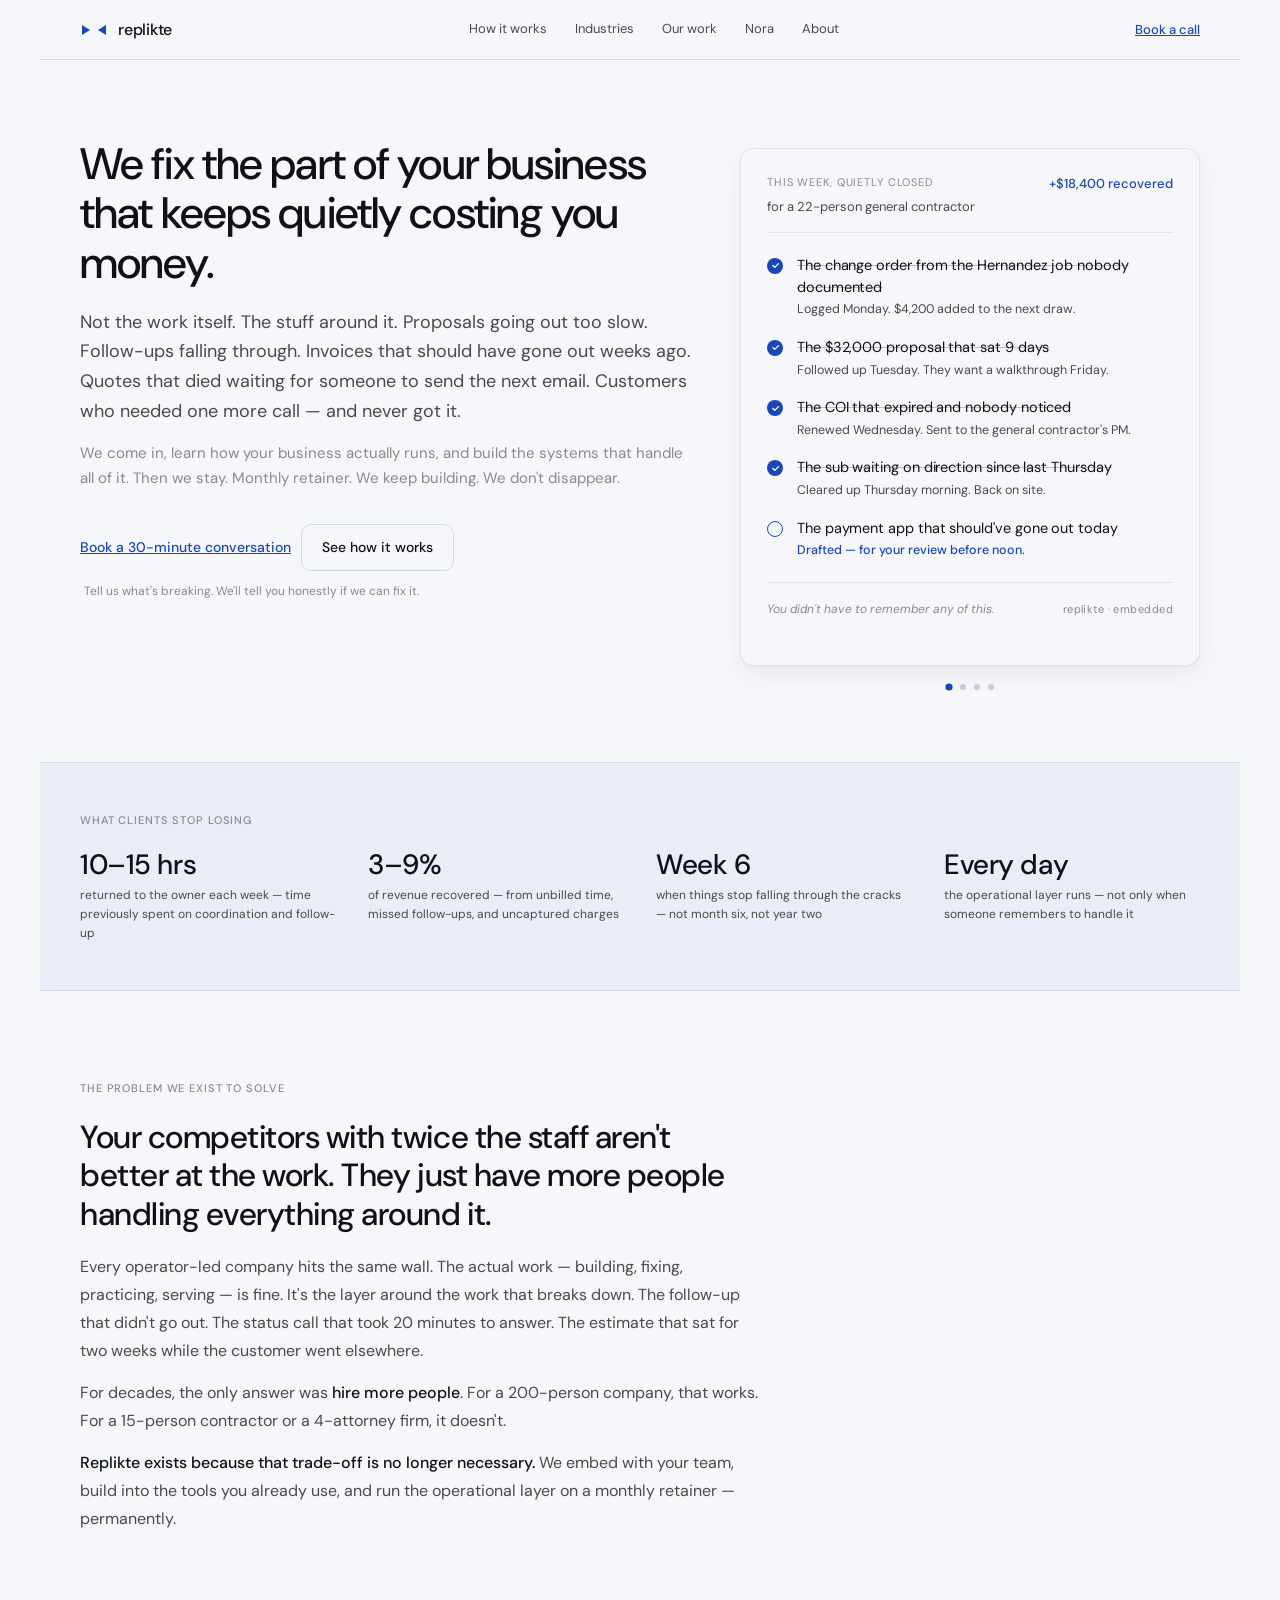
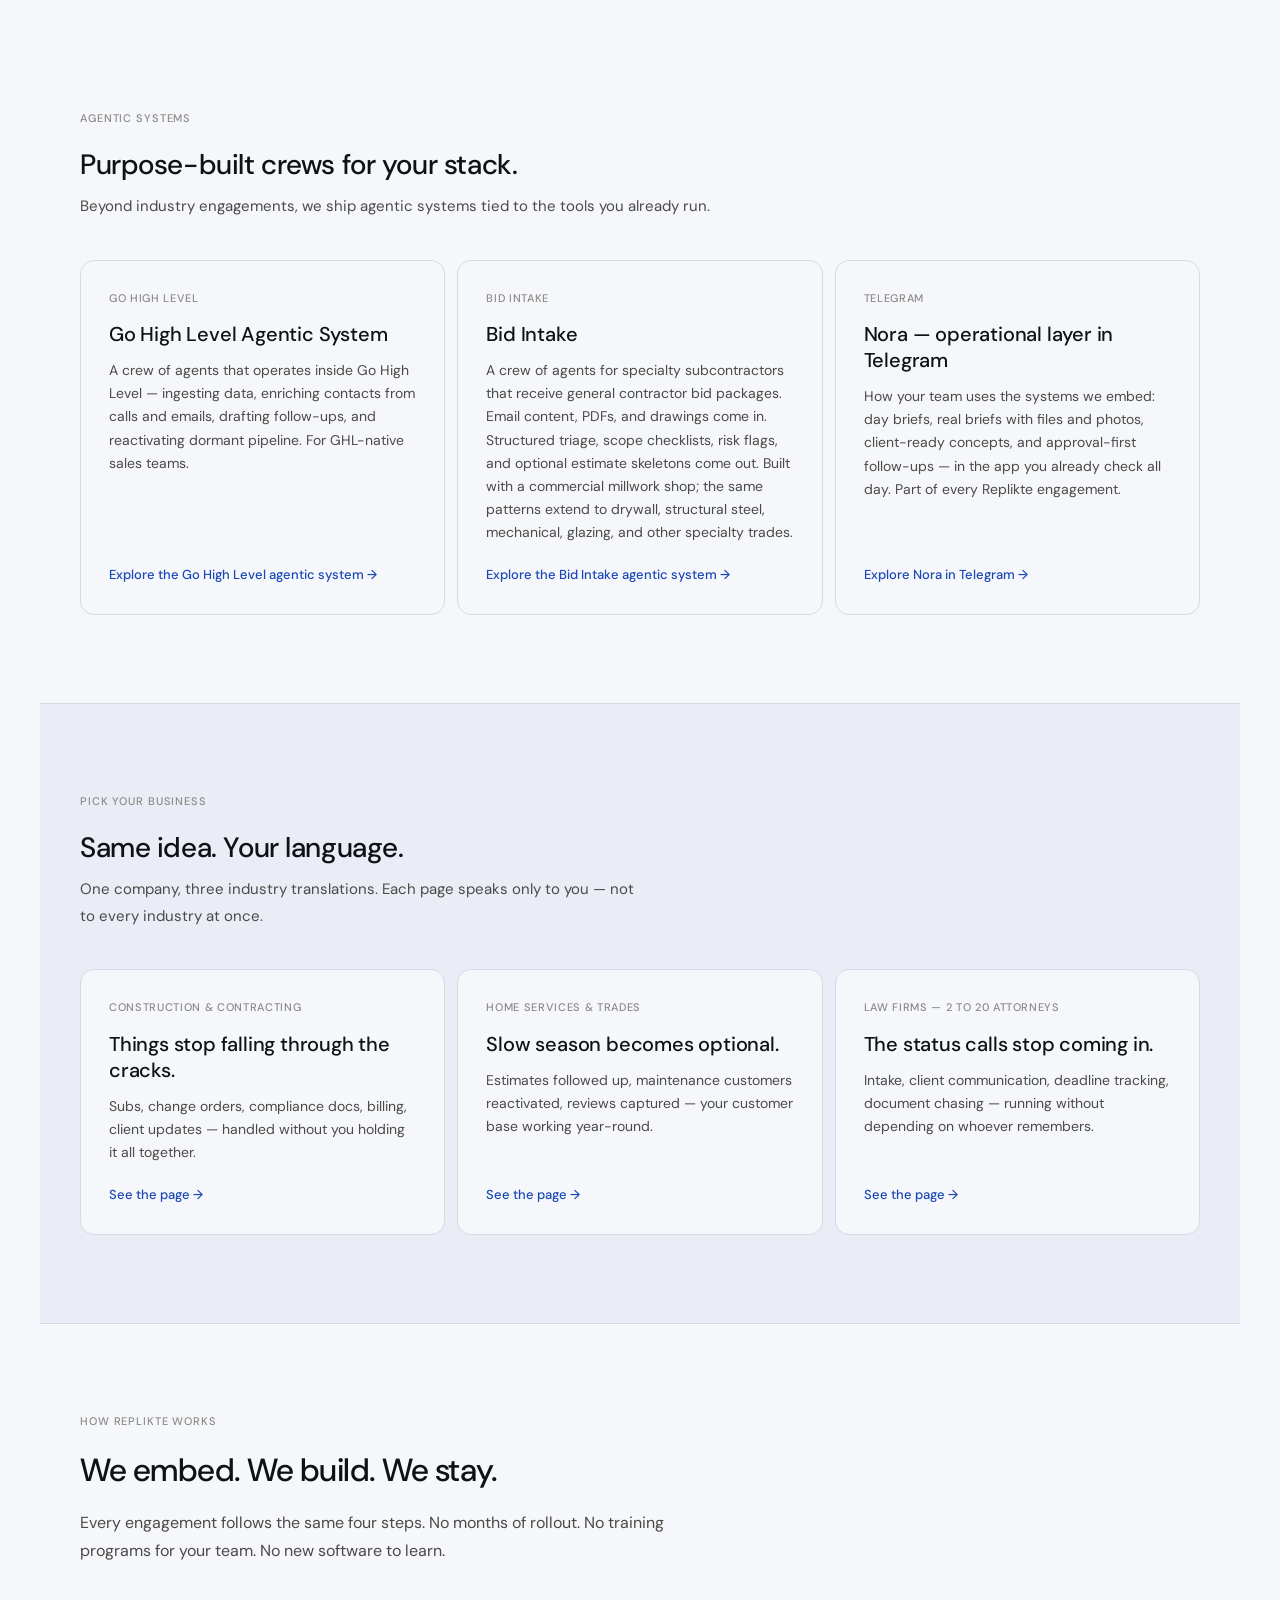
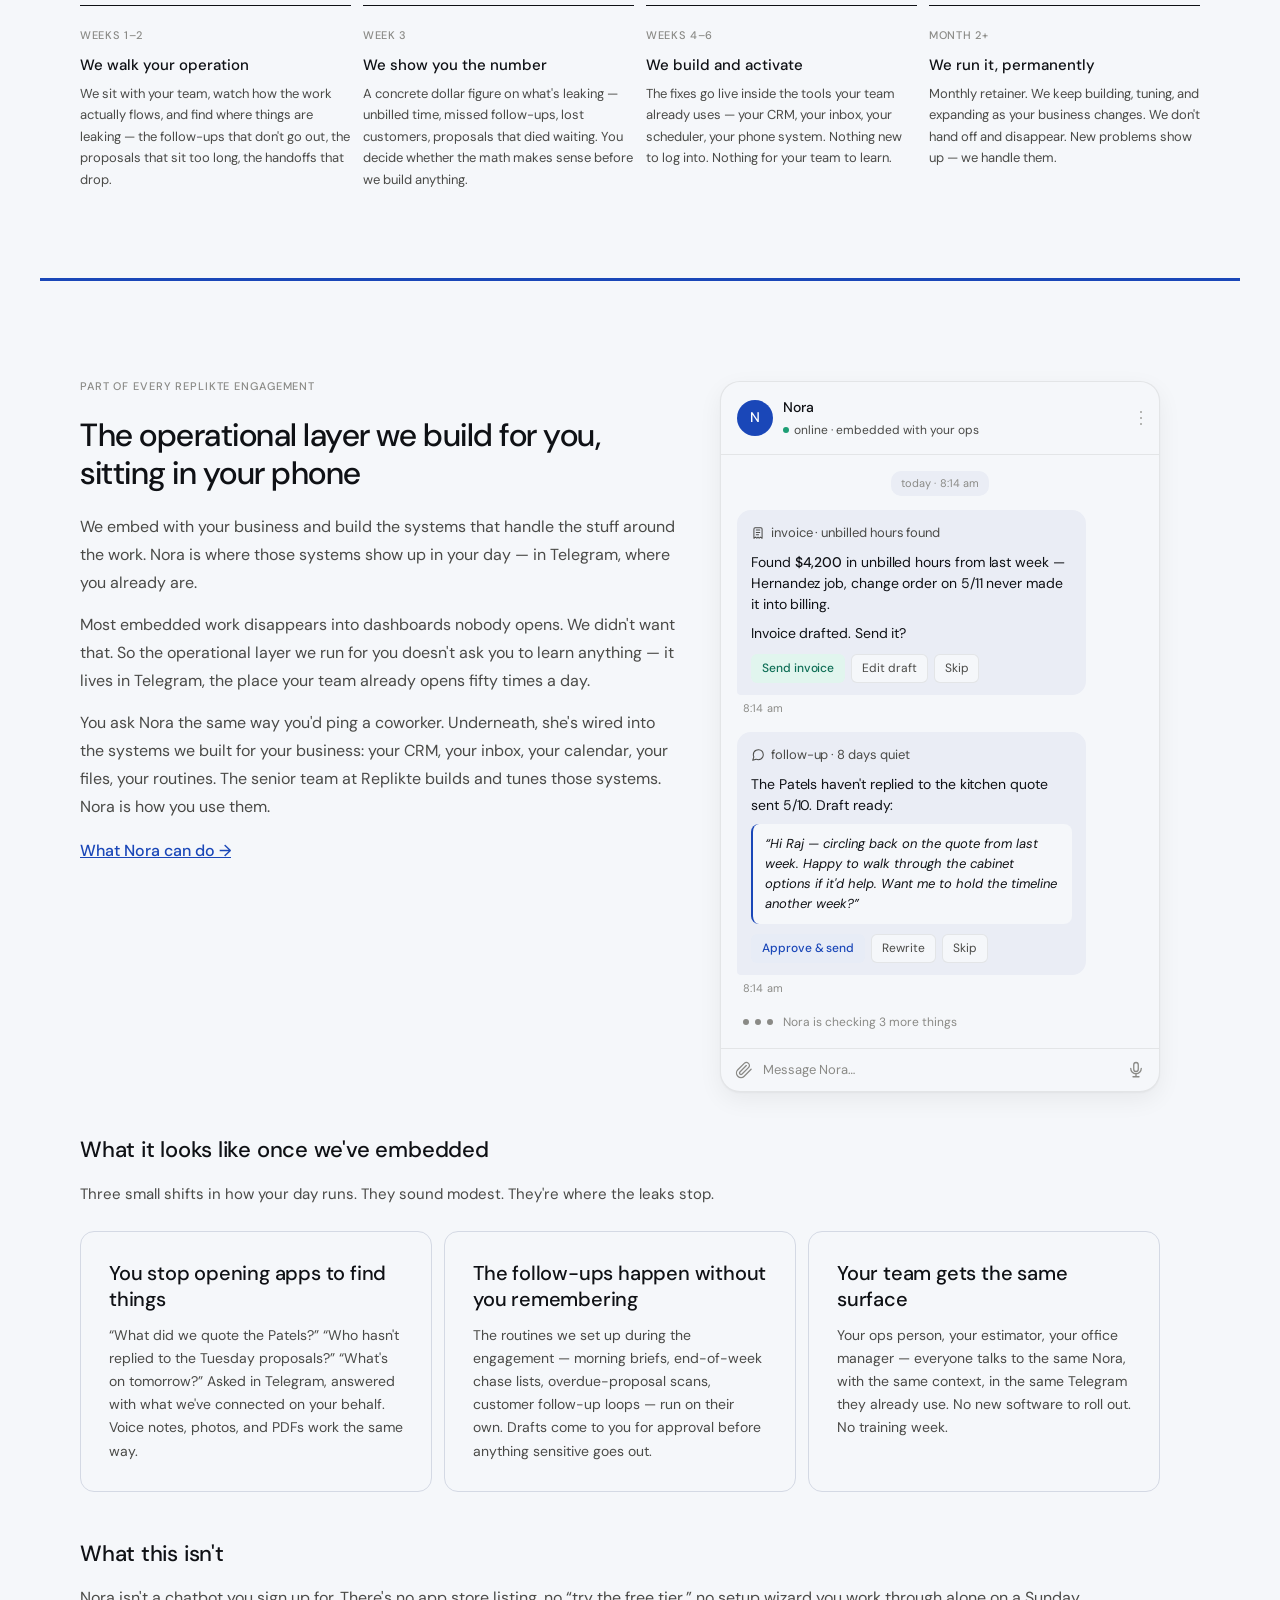
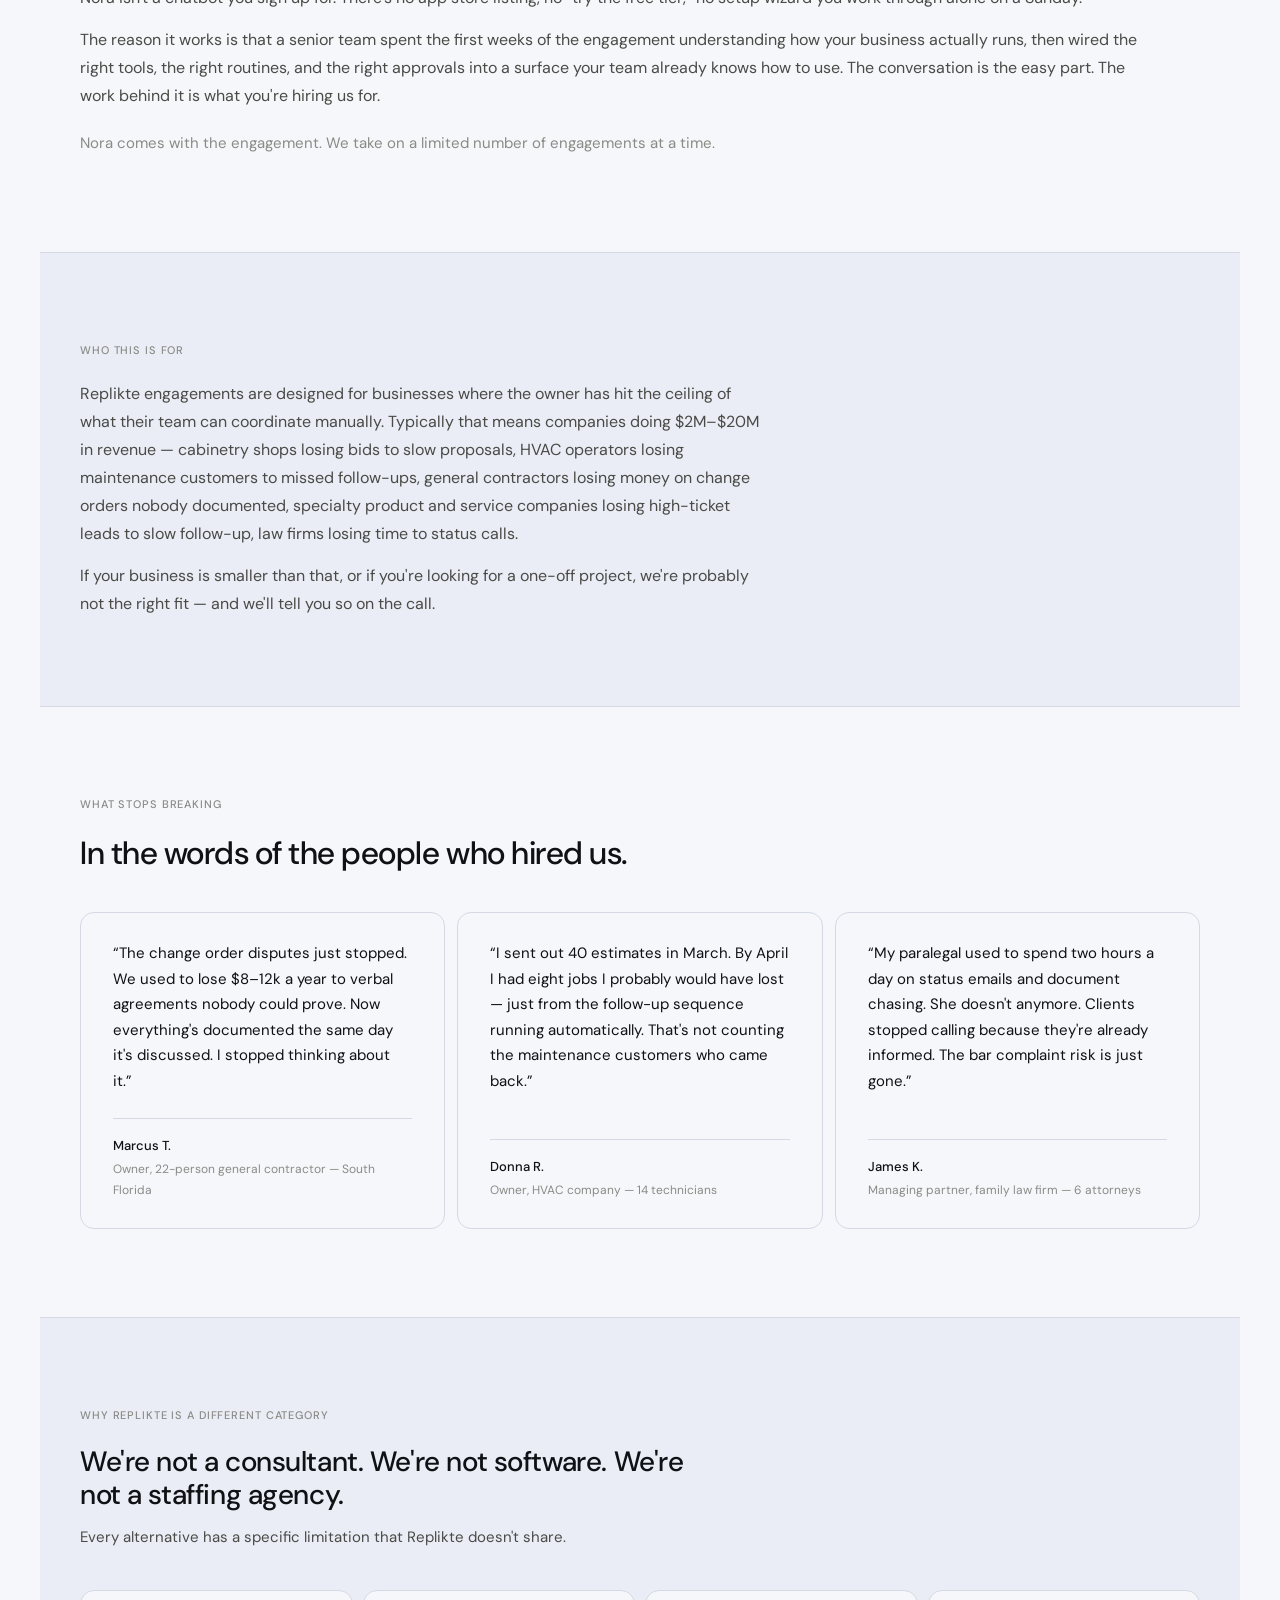
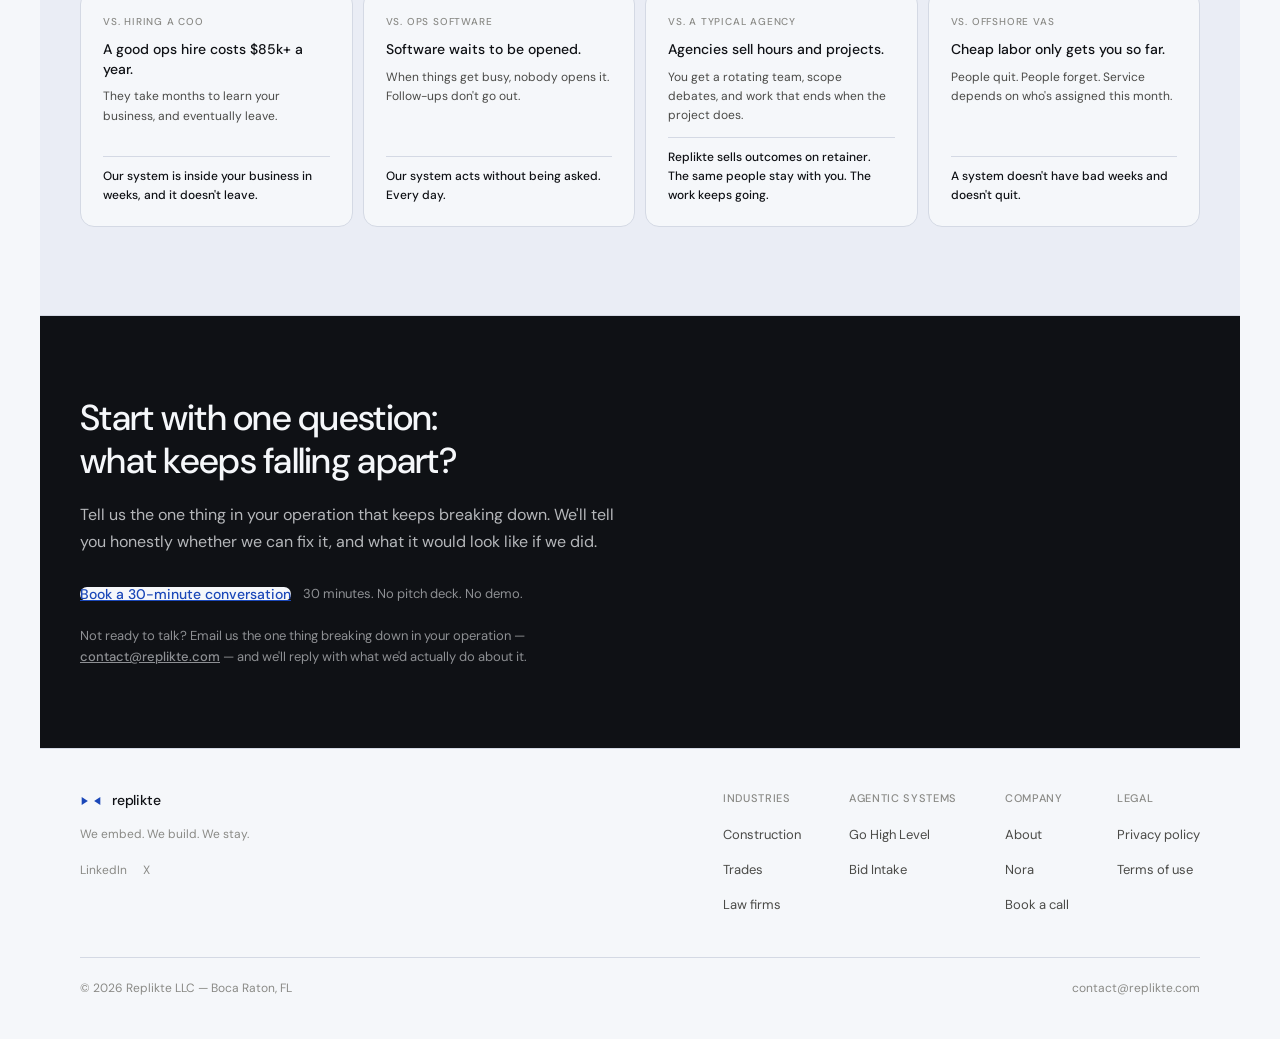
==== index.html @ 42aef507 "Replace Neo booking links with Google Calendar scheduling widgets. Add shared booking.js, update pri" ====
<!DOCTYPE html>
<html lang="en">
<head>
<!-- Google tag (gtag.js) -->
<script async src="https://www.googletagmanager.com/gtag/js?id=G-6N65DJDXRP"></script>
<script>
  window.dataLayer = window.dataLayer || [];
  function gtag(){dataLayer.push(arguments);}
  gtag('js', new Date());
  gtag('config', 'G-6N65DJDXRP');
</script>
<meta charset="UTF-8">
<meta name="viewport" content="width=device-width, initial-scale=1.0, viewport-fit=cover">
<meta name="description" content="Proposals going out late. Follow-ups falling through. Invoices forgotten. Customers who needed one more call. Replikte runs the operational layer of owner-operated companies — continuously, on monthly retainer.">
<meta name="robots" content="index, follow">
<meta name="author" content="Replikte LLC">
<title>Replikte — We run the operational layer of owner-operated companies</title>
<link rel="canonical" href="https://replikte.com/">
<link rel="icon" href="logos/favicon.svg" type="image/svg+xml">
<link rel="apple-touch-icon" href="logos/apple-touch-icon.png" sizes="180x180">
<link rel="manifest" href="site.webmanifest">
<meta name="theme-color" content="#F5F7FA">
<meta property="og:type" content="website">
<meta property="og:site_name" content="replikte">
<meta property="og:title" content="Replikte — We run the operational layer of owner-operated companies">
<meta property="og:description" content="Proposals going out late. Follow-ups falling through. Invoices forgotten. Customers who needed one more call. Replikte runs the operational layer of owner-operated companies — continuously, on monthly retainer.">
<meta property="og:url" content="https://replikte.com/">
<meta property="og:image" content="https://replikte.github.io/replikte-website/logos/apple-touch-icon.png">
<meta property="og:locale" content="en_US">
<meta name="twitter:card" content="summary_large_image">
<meta name="twitter:title" content="Replikte — We run the operational layer of owner-operated companies">
<meta name="twitter:description" content="Proposals going out late. Follow-ups falling through. Invoices forgotten. Customers who needed one more call. Replikte runs the operational layer of owner-operated companies — continuously, on monthly retainer.">
<meta name="twitter:image" content="https://replikte.github.io/replikte-website/logos/apple-touch-icon.png">
<link rel="stylesheet" href="style.css">
<link href="https://calendar.google.com/calendar/scheduling-button-script.css" rel="stylesheet">
<script type="application/ld+json">
{
  "@context": "https://schema.org",
  "@graph": [
    {
      "@type": "Organization",
      "@id": "https://replikte.github.io/replikte-website/#organization",
      "name": "Replikte LLC",
      "legalName": "Replikte LLC",
      "url": "https://replikte.github.io/replikte-website/",
      "logo": "https://replikte.github.io/replikte-website/logos/apple-touch-icon.png",
      "description": "Replikte runs the operational layer of owner-operated companies — coordination, communication, and follow-through — for construction, home services, and law firms.",
      "email": "contact@replikte.com",
      "address": {
        "@type": "PostalAddress",
        "addressLocality": "Boca Raton",
        "addressRegion": "FL",
        "addressCountry": "US"
      },
      "sameAs": [
        "https://www.linkedin.com/company/replikte",
        "https://x.com/ReplikteAI"
      ],
      "contactPoint": {
        "@type": "ContactPoint",
        "email": "contact@replikte.com",
        "contactType": "sales",
        "availableLanguage": ["English"]
      },
      "knowsAbout": [
        "Business operations",
        "Business process automation",
        "Construction operations",
        "Home services and trades",
        "Law firm intake and client communication"
      ]
    },
    {
      "@type": "WebSite",
      "@id": "https://replikte.github.io/replikte-website/#website",
      "url": "https://replikte.github.io/replikte-website/",
      "name": "replikte",
      "publisher": { "@id": "https://replikte.github.io/replikte-website/#organization" },
      "inLanguage": "en-US"
    },
    {
      "@type": "WebPage",
      "@id": "https://replikte.github.io/replikte-website/#webpage",
      "url": "https://replikte.github.io/replikte-website/",
      "name": "replikte — Continuous operational fixes on retainer",
      "isPartOf": { "@id": "https://replikte.github.io/replikte-website/#website" },
      "about": { "@id": "https://replikte.github.io/replikte-website/#organization" },
      "primaryImageOfPage": {
        "@type": "ImageObject",
        "url": "https://replikte.github.io/replikte-website/logos/apple-touch-icon.png"
      }
    }
  ]
}
</script>
</head>
<body>
<div class="site-wrap">
  <nav class="nav" aria-label="Primary">
    <a href="index.html" class="nav__logo">
      <svg width="28" height="18" viewBox="0 0 28 18" aria-hidden="true"><path d="M 2 4 L 2 14 L 10 9 Z" fill="var(--color-signal)"/><path d="M 26 4 L 26 14 L 18 9 Z" fill="var(--color-signal)"/></svg>
      <span>replikte</span>
    </a>
    <ul class="nav__links">
      <li><a href="#how">How it works</a></li>
      <li><a href="#industries">Industries</a></li>
      <li><a href="#our-work">Our work</a></li>
      <li><a href="nora.html">Nora</a></li>
      <li><a href="about.html">About</a></li>
    </ul>
    <span class="nav__cta gcal-booking" data-label="Book a call"></span>
  </nav>

  <main>
    <div class="hero-home">
      <div class="hero-home__copy">
        <h1>We fix the part of your business that keeps quietly costing you money.</h1>
        <p class="hero-lead">Not the work itself. The stuff around it. Proposals going out too slow. Follow-ups falling through. Invoices that should have gone out weeks ago. Quotes that died waiting for someone to send the next email. Customers who needed one more call — and never got it.</p>
        <p class="hero-sub">We come in, learn how your business actually runs, and build the systems that handle all of it. Then we stay. Monthly retainer. We keep building. We don&apos;t disappear.</p>
        <div class="hero-ctas">
          <span class="btn btn--primary gcal-booking" data-label="Book a 30-minute conversation"></span>
          <a class="btn btn--secondary" href="#how">See how it works</a>
          <span class="hero-ctas__meta">Tell us what&apos;s breaking. We&apos;ll tell you honestly if we can fix it.</span>
        </div>
      </div>
      <div class="hero-visual">
        <div class="rk-slideshow" id="rk-slideshow" role="region" aria-label="What Replikte quietly closes for each industry" aria-roledescription="carousel">
          <div class="rk-stage" id="rk-stage">
            <article class="rk-slide is-active" data-slide="0" aria-roledescription="slide" aria-label="Construction and contracting, 1 of 4">
              <header class="rk-head">
                <div class="rk-head-l">
                  <p class="rk-eyebrow">this week, quietly closed</p>
                  <p class="rk-sub">for a 22-person general contractor</p>
                </div>
                <p class="rk-metric">+$18,400 recovered</p>
              </header>
              <ol class="rk-list">
                <li class="rk-li">
                  <span class="rk-tick" aria-hidden="true">
                    <svg width="9" height="9" viewBox="0 0 24 24" fill="none" stroke="white" stroke-width="3.5" stroke-linecap="round" stroke-linejoin="round"><path d="M5 12l5 5L20 7"/></svg>
                  </span>
                  <div class="rk-row">
                    <p class="rk-task">The change order from the Hernandez job nobody documented</p>
                    <p class="rk-note">Logged Monday. $4,200 added to the next draw.</p>
                  </div>
                </li>
                <li class="rk-li">
                  <span class="rk-tick" aria-hidden="true">
                    <svg width="9" height="9" viewBox="0 0 24 24" fill="none" stroke="white" stroke-width="3.5" stroke-linecap="round" stroke-linejoin="round"><path d="M5 12l5 5L20 7"/></svg>
                  </span>
                  <div class="rk-row">
                    <p class="rk-task">The $32,000 proposal that sat 9 days</p>
                    <p class="rk-note">Followed up Tuesday. They want a walkthrough Friday.</p>
                  </div>
                </li>
                <li class="rk-li">
                  <span class="rk-tick" aria-hidden="true">
                    <svg width="9" height="9" viewBox="0 0 24 24" fill="none" stroke="white" stroke-width="3.5" stroke-linecap="round" stroke-linejoin="round"><path d="M5 12l5 5L20 7"/></svg>
                  </span>
                  <div class="rk-row">
                    <p class="rk-task">The COI that expired and nobody noticed</p>
                    <p class="rk-note">Renewed Wednesday. Sent to the general contractor&apos;s PM.</p>
                  </div>
                </li>
                <li class="rk-li">
                  <span class="rk-tick" aria-hidden="true">
                    <svg width="9" height="9" viewBox="0 0 24 24" fill="none" stroke="white" stroke-width="3.5" stroke-linecap="round" stroke-linejoin="round"><path d="M5 12l5 5L20 7"/></svg>
                  </span>
                  <div class="rk-row">
                    <p class="rk-task">The sub waiting on direction since last Thursday</p>
                    <p class="rk-note">Cleared up Thursday morning. Back on site.</p>
                  </div>
                </li>
                <li class="rk-li">
                  <span class="rk-tick rk-tick-open" aria-hidden="true"></span>
                  <div class="rk-row">
                    <p class="rk-task rk-task-open">The payment app that should&apos;ve gone out today</p>
                    <p class="rk-note rk-note-pending">Drafted — for your review before noon.</p>
                  </div>
                </li>
              </ol>
              <footer class="rk-foot">
                <p class="rk-foot-msg">You didn&apos;t have to remember any of this.</p>
                <p class="rk-foot-brand">replikte · embedded</p>
              </footer>
            </article>
            <article class="rk-slide" data-slide="1" aria-roledescription="slide" aria-label="Home services and trades, 2 of 4">
              <header class="rk-head">
                <div class="rk-head-l">
                  <p class="rk-eyebrow">this week, quietly closed</p>
                  <p class="rk-sub">for a 14-tech HVAC company</p>
                </div>
                <p class="rk-metric">+$11,840 recovered</p>
              </header>
              <ol class="rk-list">
                <li class="rk-li">
                  <span class="rk-tick" aria-hidden="true">
                    <svg width="9" height="9" viewBox="0 0 24 24" fill="none" stroke="white" stroke-width="3.5" stroke-linecap="round" stroke-linejoin="round"><path d="M5 12l5 5L20 7"/></svg>
                  </span>
                  <div class="rk-row">
                    <p class="rk-task">The $4,800 estimate that sat 11 days</p>
                    <p class="rk-note">Followed up Tuesday. Job booked for the 28th.</p>
                  </div>
                </li>
                <li class="rk-li">
                  <span class="rk-tick" aria-hidden="true">
                    <svg width="9" height="9" viewBox="0 0 24 24" fill="none" stroke="white" stroke-width="3.5" stroke-linecap="round" stroke-linejoin="round"><path d="M5 12l5 5L20 7"/></svg>
                  </span>
                  <div class="rk-row">
                    <p class="rk-task">The maintenance customer due for service 6 months ago</p>
                    <p class="rk-note">Called Thursday. Scheduled for next week.</p>
                  </div>
                </li>
                <li class="rk-li">
                  <span class="rk-tick" aria-hidden="true">
                    <svg width="9" height="9" viewBox="0 0 24 24" fill="none" stroke="white" stroke-width="3.5" stroke-linecap="round" stroke-linejoin="round"><path d="M5 12l5 5L20 7"/></svg>
                  </span>
                  <div class="rk-row">
                    <p class="rk-task">The website lead from Friday afternoon</p>
                    <p class="rk-note">Replied in 14 minutes. Estimate going out today.</p>
                  </div>
                </li>
                <li class="rk-li">
                  <span class="rk-tick" aria-hidden="true">
                    <svg width="9" height="9" viewBox="0 0 24 24" fill="none" stroke="white" stroke-width="3.5" stroke-linecap="round" stroke-linejoin="round"><path d="M5 12l5 5L20 7"/></svg>
                  </span>
                  <div class="rk-row">
                    <p class="rk-task">The 9 jobs from last quarter that never got a review request</p>
                    <p class="rk-note">Sent Wednesday. 4 five-star reviews in.</p>
                  </div>
                </li>
                <li class="rk-li">
                  <span class="rk-tick rk-tick-open" aria-hidden="true"></span>
                  <div class="rk-row">
                    <p class="rk-task rk-task-open">The customer waiting on a part that came in yesterday</p>
                    <p class="rk-note rk-note-pending">Drafted update — for your review.</p>
                  </div>
                </li>
              </ol>
              <footer class="rk-foot">
                <p class="rk-foot-msg">You didn&apos;t have to remember any of this.</p>
                <p class="rk-foot-brand">replikte · embedded</p>
              </footer>
            </article>
            <article class="rk-slide" data-slide="2" aria-roledescription="slide" aria-label="Specialty product and service company, 3 of 4">
              <header class="rk-head">
                <div class="rk-head-l">
                  <p class="rk-eyebrow">this week, quietly closed</p>
                  <p class="rk-sub">for a specialty manufacturer · DTC + dealers</p>
                </div>
                <p class="rk-metric">+$21,600 recovered</p>
              </header>
              <ol class="rk-list">
                <li class="rk-li">
                  <span class="rk-tick" aria-hidden="true">
                    <svg width="9" height="9" viewBox="0 0 24 24" fill="none" stroke="white" stroke-width="3.5" stroke-linecap="round" stroke-linejoin="round"><path d="M5 12l5 5L20 7"/></svg>
                  </span>
                  <div class="rk-row">
                    <p class="rk-task">The $12,995 system someone left in cart on Sunday</p>
                    <p class="rk-note">Reached out Monday. Financing reopened, deposit in.</p>
                  </div>
                </li>
                <li class="rk-li">
                  <span class="rk-tick" aria-hidden="true">
                    <svg width="9" height="9" viewBox="0 0 24 24" fill="none" stroke="white" stroke-width="3.5" stroke-linecap="round" stroke-linejoin="round"><path d="M5 12l5 5L20 7"/></svg>
                  </span>
                  <div class="rk-row">
                    <p class="rk-task">The financing app stuck waiting on one document</p>
                    <p class="rk-note">Customer pinged Tuesday. Paperwork in by EOD.</p>
                  </div>
                </li>
                <li class="rk-li">
                  <span class="rk-tick" aria-hidden="true">
                    <svg width="9" height="9" viewBox="0 0 24 24" fill="none" stroke="white" stroke-width="3.5" stroke-linecap="round" stroke-linejoin="round"><path d="M5 12l5 5L20 7"/></svg>
                  </span>
                  <div class="rk-row">
                    <p class="rk-task">3 replacement-filter subscriptions that silently failed</p>
                    <p class="rk-note">Recovered Wednesday. Cards updated, shipping back on.</p>
                  </div>
                </li>
                <li class="rk-li">
                  <span class="rk-tick" aria-hidden="true">
                    <svg width="9" height="9" viewBox="0 0 24 24" fill="none" stroke="white" stroke-width="3.5" stroke-linecap="round" stroke-linejoin="round"><path d="M5 12l5 5L20 7"/></svg>
                  </span>
                  <div class="rk-row">
                    <p class="rk-task">The dealer in Tampa who hasn&apos;t reordered in 90 days</p>
                    <p class="rk-note">Called Thursday. Restock order placed for Monday.</p>
                  </div>
                </li>
                <li class="rk-li">
                  <span class="rk-tick rk-tick-open" aria-hidden="true"></span>
                  <div class="rk-row">
                    <p class="rk-task rk-task-open">The service appointment a customer rescheduled by phone</p>
                    <p class="rk-note rk-note-pending">Tech&apos;s calendar drafted — for your review.</p>
                  </div>
                </li>
              </ol>
              <footer class="rk-foot">
                <p class="rk-foot-msg">You didn&apos;t have to remember any of this.</p>
                <p class="rk-foot-brand">replikte · embedded</p>
              </footer>
            </article>
            <article class="rk-slide" data-slide="3" aria-roledescription="slide" aria-label="Small law firms, 4 of 4">
              <header class="rk-head">
                <div class="rk-head-l">
                  <p class="rk-eyebrow">this week, quietly closed</p>
                  <p class="rk-sub">for a 6-attorney firm</p>
                </div>
                <p class="rk-metric">9.5 hrs recovered</p>
              </header>
              <ol class="rk-list">
                <li class="rk-li">
                  <span class="rk-tick" aria-hidden="true">
                    <svg width="9" height="9" viewBox="0 0 24 24" fill="none" stroke="white" stroke-width="3.5" stroke-linecap="round" stroke-linejoin="round"><path d="M5 12l5 5L20 7"/></svg>
                  </span>
                  <div class="rk-row">
                    <p class="rk-task">11 status calls answered before they came in</p>
                    <p class="rk-note">Clients updated Monday. Paralegal got her morning back.</p>
                  </div>
                </li>
                <li class="rk-li">
                  <span class="rk-tick" aria-hidden="true">
                    <svg width="9" height="9" viewBox="0 0 24 24" fill="none" stroke="white" stroke-width="3.5" stroke-linecap="round" stroke-linejoin="round"><path d="M5 12l5 5L20 7"/></svg>
                  </span>
                  <div class="rk-row">
                    <p class="rk-task">The intake form 3 prospects half-filled last week</p>
                    <p class="rk-note">Chased Tuesday. 2 returned. 1 consult booked.</p>
                  </div>
                </li>
                <li class="rk-li">
                  <span class="rk-tick" aria-hidden="true">
                    <svg width="9" height="9" viewBox="0 0 24 24" fill="none" stroke="white" stroke-width="3.5" stroke-linecap="round" stroke-linejoin="round"><path d="M5 12l5 5L20 7"/></svg>
                  </span>
                  <div class="rk-row">
                    <p class="rk-task">The discovery deadline 9 days out nobody had flagged</p>
                    <p class="rk-note">Surfaced Wednesday. On the calendar with reminders.</p>
                  </div>
                </li>
                <li class="rk-li">
                  <span class="rk-tick" aria-hidden="true">
                    <svg width="9" height="9" viewBox="0 0 24 24" fill="none" stroke="white" stroke-width="3.5" stroke-linecap="round" stroke-linejoin="round"><path d="M5 12l5 5L20 7"/></svg>
                  </span>
                  <div class="rk-row">
                    <p class="rk-task">The documents being chased across 4 active matters</p>
                    <p class="rk-note">Reminders sent Thursday. 3 of 4 returned.</p>
                  </div>
                </li>
                <li class="rk-li">
                  <span class="rk-tick rk-tick-open" aria-hidden="true"></span>
                  <div class="rk-row">
                    <p class="rk-task rk-task-open">The client waiting on a settlement summary</p>
                    <p class="rk-note rk-note-pending">Drafted — for your review before sending.</p>
                  </div>
                </li>
              </ol>
              <footer class="rk-foot">
                <p class="rk-foot-msg">You didn&apos;t have to remember any of this.</p>
                <p class="rk-foot-brand">replikte · embedded</p>
              </footer>
            </article>
          </div>
          <div class="rk-dots" role="tablist" aria-label="Industry slides">
            <button type="button" class="rk-dot is-active" data-target="0" role="tab" aria-label="Construction and contracting" aria-selected="true"></button>
            <button type="button" class="rk-dot" data-target="1" role="tab" aria-label="Home services and trades" aria-selected="false"></button>
            <button type="button" class="rk-dot" data-target="2" role="tab" aria-label="Specialty product and service company" aria-selected="false"></button>
            <button type="button" class="rk-dot" data-target="3" role="tab" aria-label="Small law firms" aria-selected="false"></button>
          </div>
        </div>
      </div>
    </div>

    <section class="proof-band" aria-labelledby="proof-label">
      <p class="section-label" id="proof-label">What clients stop losing</p>
      <div class="proof-grid">
        <div><p class="proof-stat" data-proof-stat>10–15 hrs</p><p class="proof-label">returned to the owner each week — time previously spent on coordination and follow-up</p></div>
        <div><p class="proof-stat" data-proof-stat>3–9%</p><p class="proof-label">of revenue recovered — from unbilled time, missed follow-ups, and uncaptured charges</p></div>
        <div><p class="proof-stat" data-proof-stat>Week 6</p><p class="proof-label">when things stop falling through the cracks — not month six, not year two</p></div>
        <div><p class="proof-stat" data-proof-stat>Every day</p><p class="proof-label">the operational layer runs — not only when someone remembers to handle it</p></div>
      </div>
    </section>

    <section class="section">
      <div class="section__narrow">
        <p class="section-label">The problem we exist to solve</p>
        <h2 class="section-heading">Your competitors with twice the staff aren&apos;t better at the work. They just have more people handling everything around it.</h2>
        <p class="body-text">Every operator-led company hits the same wall. The actual work — building, fixing, practicing, serving — is fine. It&apos;s the layer around the work that breaks down. The follow-up that didn&apos;t go out. The status call that took 20 minutes to answer. The estimate that sat for two weeks while the customer went elsewhere.</p>
        <p class="body-text">For decades, the only answer was <strong>hire more people</strong>. For a 200-person company, that works. For a 15-person contractor or a 4-attorney firm, it doesn&apos;t.</p>
        <p class="body-text"><strong>Replikte exists because that trade-off is no longer necessary.</strong> We embed with your team, build into the tools you already use, and run the operational layer on a monthly retainer — permanently.</p>
      </div>
    </section>

    <section class="section" id="agentic-systems">
      <div class="section__intro--wide">
        <p class="section-label">Agentic systems</p>
        <h2 class="section-heading section-heading--sm">Purpose-built crews for your stack.</h2>
        <p class="body-text body-text--sm" style="max-width:640px;margin-bottom:0">Beyond industry engagements, we ship agentic systems tied to the tools you already run.</p>
      </div>
      <div class="industry-grid">
        <a class="industry-card" href="ghl.html">
          <p class="industry-card__tag">Go High Level</p>
          <p class="industry-card__title">Go High Level Agentic System</p>
          <p class="industry-card__body">A crew of agents that operates inside Go High Level — ingesting data, enriching contacts from calls and emails, drafting follow-ups, and reactivating dormant pipeline. For GHL-native sales teams.</p>
          <span class="industry-card__link">Explore the Go High Level agentic system →</span>
        </a>
        <a class="industry-card" href="bid-intake.html">
          <p class="industry-card__tag">Bid Intake</p>
          <p class="industry-card__title">Bid Intake</p>
          <p class="industry-card__body">A crew of agents for specialty subcontractors that receive general contractor bid packages. Email content, PDFs, and drawings come in. Structured triage, scope checklists, risk flags, and optional estimate skeletons come out. Built with a commercial millwork shop; the same patterns extend to drywall, structural steel, mechanical, glazing, and other specialty trades.</p>
          <span class="industry-card__link">Explore the Bid Intake agentic system →</span>
        </a>
        <a class="industry-card" href="nora.html">
          <p class="industry-card__tag">Telegram</p>
          <p class="industry-card__title">Nora — operational layer in Telegram</p>
          <p class="industry-card__body">How your team uses the systems we embed: day briefs, real briefs with files and photos, client-ready concepts, and approval-first follow-ups — in the app you already check all day. Part of every Replikte engagement.</p>
          <span class="industry-card__link">Explore Nora in Telegram →</span>
        </a>
      </div>
    </section>

    <section class="section section--tinted" id="industries">
      <div class="section__intro--wide">
        <p class="section-label">Pick your business</p>
        <h2 class="section-heading section-heading--sm">Same idea. Your language.</h2>
        <p class="body-text body-text--sm" style="max-width:560px">One company, three industry translations. Each page speaks only to you — not to every industry at once.</p>
      </div>
      <div class="industry-grid">
        <a class="industry-card" href="construction.html">
          <p class="industry-card__tag">Construction &amp; contracting</p>
          <p class="industry-card__title">Things stop falling through the cracks.</p>
          <p class="industry-card__body">Subs, change orders, compliance docs, billing, client updates — handled without you holding it all together.</p>
          <span class="industry-card__link">See the page →</span>
        </a>
        <a class="industry-card" href="trades.html">
          <p class="industry-card__tag">Home services &amp; trades</p>
          <p class="industry-card__title">Slow season becomes optional.</p>
          <p class="industry-card__body">Estimates followed up, maintenance customers reactivated, reviews captured — your customer base working year-round.</p>
          <span class="industry-card__link">See the page →</span>
        </a>
        <a class="industry-card" href="law.html">
          <p class="industry-card__tag">Law firms — 2 to 20 attorneys</p>
          <p class="industry-card__title">The status calls stop coming in.</p>
          <p class="industry-card__body">Intake, client communication, deadline tracking, document chasing — running without depending on whoever remembers.</p>
          <span class="industry-card__link">See the page →</span>
        </a>
      </div>
    </section>

    <section class="section" id="how">
      <div class="section__intro">
        <p class="section-label">How Replikte works</p>
        <h2 class="section-heading">We embed. We build. We stay.</h2>
        <p class="body-text">Every engagement follows the same four steps. No months of rollout. No training programs for your team. No new software to learn.</p>
      </div>
      <div class="how-grid">
        <div class="how-step">
          <p class="how-step__period">Weeks 1–2</p>
          <p class="how-step__title">We walk your operation</p>
          <p class="how-step__body">We sit with your team, watch how the work actually flows, and find where things are leaking — the follow-ups that don&apos;t go out, the proposals that sit too long, the handoffs that drop.</p>
        </div>
        <div class="how-step">
          <p class="how-step__period">Week 3</p>
          <p class="how-step__title">We show you the number</p>
          <p class="how-step__body">A concrete dollar figure on what&apos;s leaking — unbilled time, missed follow-ups, lost customers, proposals that died waiting. You decide whether the math makes sense before we build anything.</p>
        </div>
        <div class="how-step">
          <p class="how-step__period">Weeks 4–6</p>
          <p class="how-step__title">We build and activate</p>
          <p class="how-step__body">The fixes go live inside the tools your team already uses — your CRM, your inbox, your scheduler, your phone system. Nothing new to log into. Nothing for your team to learn.</p>
        </div>
        <div class="how-step">
          <p class="how-step__period">Month 2+</p>
          <p class="how-step__title">We run it, permanently</p>
          <p class="how-step__body">Monthly retainer. We keep building, tuning, and expanding as your business changes. We don&apos;t hand off and disappear. New problems show up — we handle them.</p>
        </div>
      </div>
    </section>

    <section class="section section--our-work" aria-labelledby="our-work-heading">
      <div class="section__narrow our-work__inner">
        <div class="our-work__split">
          <div class="our-work__split-copy">
            <p class="section-label">Part of every Replikte engagement</p>
            <h2 class="section-heading section-heading--our-work" id="our-work-heading">The operational layer we build for you, sitting in your phone</h2>
            <p class="body-text our-work__deck">We embed with your business and build the systems that handle the stuff around the work. Nora is where those systems show up in your day — in Telegram, where you already are.</p>
            <p class="body-text">Most embedded work disappears into dashboards nobody opens. We didn&apos;t want that. So the operational layer we run for you doesn&apos;t ask you to learn anything — it lives in Telegram, the place your team already opens fifty times a day.</p>
            <p class="body-text" style="margin-bottom:0">You ask Nora the same way you&apos;d ping a coworker. Underneath, she&apos;s wired into the systems we built for your business: your CRM, your inbox, your calendar, your files, your routines. The senior team at Replikte builds and tunes those systems. Nora is how you use them.</p>
            <p class="body-text" style="margin-top:16px;margin-bottom:0"><a href="nora.html" style="font-weight:500">What Nora can do →</a></p>
          </div>
          <div class="our-work__split-visual">
            <div class="replikte-nora" role="img" aria-label="A conversation with Nora, the Replikte operational layer in Telegram. Nora has flagged $4,200 in unbilled hours from a recent job and drafted a follow-up to a customer who has not replied in eight days. Both messages have approval buttons.">
              <div class="replikte-nora__device">
                <div class="replikte-nora__header">
                  <div class="replikte-nora__avatar" aria-hidden="true">N</div>
                  <div class="replikte-nora__identity">
                    <p class="replikte-nora__name">Nora</p>
                    <p class="replikte-nora__status">
                      <span class="replikte-nora__dot" aria-hidden="true"></span>
                      online · embedded with your ops
                    </p>
                  </div>
                  <div class="replikte-nora__menu" aria-hidden="true"></div>
                </div>
                <div class="replikte-nora__body">
                  <span class="replikte-nora__timestamp">today · 8:14 am</span>
                  <div class="replikte-nora__msg">
                    <div class="replikte-nora__bubble">
                      <p class="replikte-nora__label">
                        <svg class="replikte-nora__icon" viewBox="0 0 24 24" aria-hidden="true">
                          <path d="M5 21V5a2 2 0 0 1 2-2h10a2 2 0 0 1 2 2v16l-3-2-2 2-2-2-2 2-2-2-3 2z"/>
                          <path d="M9 7h6M9 11h6M9 15h4"/>
                        </svg>
                        invoice · unbilled hours found
                      </p>
                      <p class="replikte-nora__text">
                        Found <span class="replikte-nora__amount">$4,200</span> in unbilled hours from last week — Hernandez job, change order on 5/11 never made it into billing.
                      </p>
                      <p class="replikte-nora__text">Invoice drafted. Send it?</p>
                      <div class="replikte-nora__actions">
                        <span class="replikte-nora__btn replikte-nora__btn--success">Send invoice</span>
                        <span class="replikte-nora__btn">Edit draft</span>
                        <span class="replikte-nora__btn">Skip</span>
                      </div>
                    </div>
                    <p class="replikte-nora__meta">8:14 am</p>
                  </div>
                  <div class="replikte-nora__msg">
                    <div class="replikte-nora__bubble">
                      <p class="replikte-nora__label">
                        <svg class="replikte-nora__icon" viewBox="0 0 24 24" aria-hidden="true">
                          <path d="M21 11.5a8.38 8.38 0 0 1-.9 3.8 8.5 8.5 0 0 1-7.6 4.7 8.38 8.38 0 0 1-3.8-.9L3 21l1.9-5.7a8.38 8.38 0 0 1-.9-3.8 8.5 8.5 0 0 1 4.7-7.6 8.38 8.38 0 0 1 3.8-.9h.5a8.48 8.48 0 0 1 8 8v.5z"/>
                        </svg>
                        follow-up · 8 days quiet
                      </p>
                      <p class="replikte-nora__text">
                        The Patels haven&apos;t replied to the kitchen quote sent 5/10. Draft ready:
                      </p>
                      <p class="replikte-nora__quote">
                        &ldquo;Hi Raj — circling back on the quote from last week. Happy to walk through the cabinet options if it&apos;d help. Want me to hold the timeline another week?&rdquo;
                      </p>
                      <div class="replikte-nora__actions">
                        <span class="replikte-nora__btn replikte-nora__btn--primary">Approve &amp; send</span>
                        <span class="replikte-nora__btn">Rewrite</span>
                        <span class="replikte-nora__btn">Skip</span>
                      </div>
                    </div>
                    <p class="replikte-nora__meta">8:14 am</p>
                  </div>
                  <div class="replikte-nora__pulse" aria-hidden="true">
                    <span class="replikte-nora__pulse-dot"></span>
                    <span class="replikte-nora__pulse-dot"></span>
                    <span class="replikte-nora__pulse-dot"></span>
                    <span class="replikte-nora__pulse-text">Nora is checking 3 more things</span>
                  </div>
                </div>
                <div class="replikte-nora__input">
                  <svg class="replikte-nora__input-icon" viewBox="0 0 24 24" aria-hidden="true">
                    <path d="M21.44 11.05 12.25 20.24a6 6 0 0 1-8.49-8.49l8.57-8.57a4 4 0 1 1 5.66 5.66l-8.58 8.57a2 2 0 0 1-2.83-2.83l8.49-8.48"/>
                  </svg>
                  <span class="replikte-nora__input-placeholder">Message Nora…</span>
                  <svg class="replikte-nora__input-icon" viewBox="0 0 24 24" aria-hidden="true">
                    <rect x="9" y="2" width="6" height="12" rx="3"/>
                    <path d="M5 10a7 7 0 0 0 14 0M12 17v4M8 21h8"/>
                  </svg>
                </div>
              </div>
            </div>
          </div>
        </div>

        <h3 class="subheading" style="margin-top:44px">What it looks like once we&apos;ve embedded</h3>
        <p class="body-text body-text--sm" style="margin-bottom:24px">Three small shifts in how your day runs. They sound modest. They&apos;re where the leaks stop.</p>
        <div class="industry-grid">
          <div class="industry-card">
            <p class="industry-card__title">You stop opening apps to find things</p>
            <p class="industry-card__body">&ldquo;What did we quote the Patels?&rdquo; &ldquo;Who hasn&apos;t replied to the Tuesday proposals?&rdquo; &ldquo;What&apos;s on tomorrow?&rdquo; Asked in Telegram, answered with what we&apos;ve connected on your behalf. Voice notes, photos, and PDFs work the same way.</p>
          </div>
          <div class="industry-card">
            <p class="industry-card__title">The follow-ups happen without you remembering</p>
            <p class="industry-card__body">The routines we set up during the engagement — morning briefs, end-of-week chase lists, overdue-proposal scans, customer follow-up loops — run on their own. Drafts come to you for approval before anything sensitive goes out.</p>
          </div>
          <div class="industry-card">
            <p class="industry-card__title">Your team gets the same surface</p>
            <p class="industry-card__body">Your ops person, your estimator, your office manager — everyone talks to the same Nora, with the same context, in the same Telegram they already use. No new software to roll out. No training week.</p>
          </div>
        </div>

        <h3 class="subheading" style="margin-top:48px">What this isn&apos;t</h3>
        <p class="body-text">Nora isn&apos;t a chatbot you sign up for. There&apos;s no app store listing, no &ldquo;try the free tier,&rdquo; no setup wizard you work through alone on a Sunday.</p>
        <p class="body-text">The reason it works is that a senior team spent the first weeks of the engagement understanding how your business actually runs, then wired the right tools, the right routines, and the right approvals into a surface your team already knows how to use. The conversation is the easy part. The work behind it is what you&apos;re hiring us for.</p>
        <p class="body-text body-text--sm" style="margin-bottom:0;margin-top:20px;color:var(--color-text-tertiary)">Nora comes with the engagement. We take on a limited number of engagements at a time.</p>
      </div>
    </section>

    <section class="section section--tinted">
      <div class="section__narrow">
        <p class="section-label">Who this is for</p>
        <p class="body-text">Replikte engagements are designed for businesses where the owner has hit the ceiling of what their team can coordinate manually. Typically that means companies doing $2M–$20M in revenue — cabinetry shops losing bids to slow proposals, HVAC operators losing maintenance customers to missed follow-ups, general contractors losing money on change orders nobody documented, specialty product and service companies losing high-ticket leads to slow follow-up, law firms losing time to status calls.</p>
        <p class="body-text" style="margin-bottom:0">If your business is smaller than that, or if you&apos;re looking for a one-off project, we&apos;re probably not the right fit — and we&apos;ll tell you so on the call.</p>
      </div>
    </section>

    <section id="our-work" class="section" aria-labelledby="testimonials-heading">
      <div class="section__intro--wide">
        <p class="section-label">What stops breaking</p>
        <h2 class="section-heading" id="testimonials-heading">In the words of the people who hired us.</h2>
      </div>
      <div class="testimonial-grid">
        <article class="testimonial-card">
          <p class="testimonial-card__quote">&ldquo;The change order disputes just stopped. We used to lose $8–12k a year to verbal agreements nobody could prove. Now everything&apos;s documented the same day it&apos;s discussed. I stopped thinking about it.&rdquo;</p>
          <div class="testimonial-card__foot">
            <p class="testimonial-card__name">Marcus T.</p>
            <p class="testimonial-card__title">Owner, 22-person general contractor — South Florida</p>
          </div>
        </article>
        <article class="testimonial-card">
          <p class="testimonial-card__quote">&ldquo;I sent out 40 estimates in March. By April I had eight jobs I probably would have lost — just from the follow-up sequence running automatically. That&apos;s not counting the maintenance customers who came back.&rdquo;</p>
          <div class="testimonial-card__foot">
            <p class="testimonial-card__name">Donna R.</p>
            <p class="testimonial-card__title">Owner, HVAC company — 14 technicians</p>
          </div>
        </article>
        <article class="testimonial-card">
          <p class="testimonial-card__quote">&ldquo;My paralegal used to spend two hours a day on status emails and document chasing. She doesn&apos;t anymore. Clients stopped calling because they&apos;re already informed. The bar complaint risk is just gone.&rdquo;</p>
          <div class="testimonial-card__foot">
            <p class="testimonial-card__name">James K.</p>
            <p class="testimonial-card__title">Managing partner, family law firm — 6 attorneys</p>
          </div>
        </article>
      </div>
    </section>

    <section class="section section--tinted">
      <div class="section__intro--wide">
        <p class="section-label">Why Replikte is a different category</p>
        <h2 class="section-heading section-heading--sm">We&apos;re not a consultant. We&apos;re not software. We&apos;re not a staffing agency.</h2>
        <p class="body-text body-text--sm">Every alternative has a specific limitation that Replikte doesn&apos;t share.</p>
      </div>
      <div class="comp-grid">
        <div class="comp-card">
          <p class="comp-card__vs">Vs. hiring a COO</p>
          <p class="comp-card__title">A good ops hire costs $85k+ a year.</p>
          <p class="comp-card__body">They take months to learn your business, and eventually leave.</p>
          <p class="comp-card__out">Our system is inside your business in weeks, and it doesn&apos;t leave.</p>
        </div>
        <div class="comp-card">
          <p class="comp-card__vs">Vs. ops software</p>
          <p class="comp-card__title">Software waits to be opened.</p>
          <p class="comp-card__body">When things get busy, nobody opens it. Follow-ups don&apos;t go out.</p>
          <p class="comp-card__out">Our system acts without being asked. Every day.</p>
        </div>
        <div class="comp-card">
          <p class="comp-card__vs">Vs. a typical agency</p>
          <p class="comp-card__title">Agencies sell hours and projects.</p>
          <p class="comp-card__body">You get a rotating team, scope debates, and work that ends when the project does.</p>
          <p class="comp-card__out">Replikte sells outcomes on retainer. The same people stay with you. The work keeps going.</p>
        </div>
        <div class="comp-card">
          <p class="comp-card__vs">Vs. offshore VAs</p>
          <p class="comp-card__title">Cheap labor only gets you so far.</p>
          <p class="comp-card__body">People quit. People forget. Service depends on who&apos;s assigned this month.</p>
          <p class="comp-card__out">A system doesn&apos;t have bad weeks and doesn&apos;t quit.</p>
        </div>
      </div>
    </section>

    <section class="final-band" id="contact">
      <h2>Start with one question:<br>what keeps falling apart?</h2>
      <p class="final-band__body">Tell us the one thing in your operation that keeps breaking down. We&apos;ll tell you honestly whether we can fix it, and what it would look like if we did.</p>
      <div class="final-band__row">
        <span class="btn btn--primary gcal-booking" data-label="Book a 30-minute conversation"></span>
        <span class="final-band__meta">30 minutes. No pitch deck. No demo.</span>
      </div>
      <p class="final-band__meta" style="margin-top:20px;max-width:560px;line-height:1.65">Not ready to talk? Email us the one thing breaking down in your operation — <a href="mailto:contact@replikte.com" style="color:inherit;font-weight:500;text-decoration:underline">contact@replikte.com</a> — and we&apos;ll reply with what we&apos;d actually do about it.</p>
    </section>
  </main>

  <footer class="footer">
    <div class="footer__top">
      <div>
        <div class="footer__brand-row">
          <svg width="22" height="14" viewBox="0 0 28 18" aria-hidden="true"><path d="M 2 4 L 2 14 L 10 9 Z" fill="var(--color-signal)"/><path d="M 26 4 L 26 14 L 18 9 Z" fill="var(--color-signal)"/></svg>
          <span class="footer__name">replikte</span>
        </div>
        <p class="footer__tag">We embed. We build. We stay.</p>
        <div class="footer__socials">
          <a href="https://www.linkedin.com/company/replikte" target="_blank" rel="noopener noreferrer">LinkedIn</a>
          <a href="https://x.com/ReplikteAI" target="_blank" rel="noopener noreferrer">X</a>
        </div>
      </div>
      <div class="footer__cols">
        <div class="footer__col">
          <p class="footer__col-title">Industries</p>
          <ul>
            <li><a href="construction.html">Construction</a></li>
            <li><a href="trades.html">Trades</a></li>
            <li><a href="law.html">Law firms</a></li>
          </ul>
        </div>
        <div class="footer__col">
          <p class="footer__col-title">Agentic Systems</p>
          <ul>
            <li><a href="ghl.html">Go High Level</a></li>
            <li><a href="bid-intake.html">Bid Intake</a></li>
          </ul>
        </div>
        <div class="footer__col">
          <p class="footer__col-title">Company</p>
          <ul>
            <li><a href="about.html">About</a></li>
            <li><a href="nora.html">Nora</a></li>
            <li><span class="gcal-booking" data-label="Book a call"></span></li>
          </ul>
        </div>
        <div class="footer__col">
          <p class="footer__col-title">Legal</p>
          <ul>
            <li><a href="privacy.html">Privacy policy</a></li>
            <li><a href="terms.html">Terms of use</a></li>
          </ul>
        </div>
      </div>
    </div>
    <div class="footer__bottom">
      <p>© 2026 Replikte LLC — Boca Raton, FL</p>
      <a href="mailto:contact@replikte.com">contact@replikte.com</a>
    </div>
  </footer>
</div>

<script>
(function () {
  var root = document.getElementById('rk-slideshow');
  if (!root) return;
  var slides = root.querySelectorAll('.rk-slide');
  var dots = root.querySelectorAll('.rk-dot');
  var i = 0;
  var timer = null;
  var DURATION_MS = 7000;

  function go(n) {
    i = (n + slides.length) % slides.length;
    slides.forEach(function (s, k) {
      s.classList.toggle('is-active', k === i);
    });
    dots.forEach(function (d, k) {
      d.classList.toggle('is-active', k === i);
      d.setAttribute('aria-selected', k === i ? 'true' : 'false');
    });
  }

  function start() {
    stop();
    timer = setInterval(function () { go(i + 1); }, DURATION_MS);
  }
  function stop() {
    if (timer) { clearInterval(timer); timer = null; }
  }

  dots.forEach(function (d) {
    d.addEventListener('click', function () {
      go(parseInt(d.getAttribute('data-target'), 10));
      start();
    });
  });

  root.addEventListener('mouseenter', stop);
  root.addEventListener('mouseleave', start);
  root.addEventListener('focusin', stop);
  root.addEventListener('focusout', start);

  if (!window.matchMedia('(prefers-reduced-motion: reduce)').matches) {
    start();
  }
})();
</script>

<script src="https://calendar.google.com/calendar/scheduling-button-script.js" async></script>
<script src="booking.js" defer></script>
</body>
</html>
---- style.css ----
@import url('https://fonts.googleapis.com/css2?family=DM+Sans:wght@400;500&family=Source+Serif+4:opsz,wght@8..60,400;8..60,500&display=swap');

/* Design system — from redesign/ */
:root {
  --color-ink: #0F1115;
  --color-signal: #1A47B8;
  --color-signal-light: #6E9AFF;
  --color-paper: #EAEDF5;
  --color-canvas: #F5F7FA;
  --color-line: #D4D9E4;
  --color-text-primary: #0F1115;
  --color-text-secondary: #4A4A47;
  --color-text-tertiary: #8A8A86;

  --font-sans: 'DM Sans', -apple-system, sans-serif;
  --font-serif: 'Source Serif 4', Georgia, serif;

  --radius-sm: 6px;
  --radius-md: 10px;
  --radius-lg: 14px;
  --radius-xl: 20px;

  --motion-fast: 150ms ease;
  --motion-base: 240ms cubic-bezier(0.2, 0, 0, 1);
  --motion-slow: 400ms cubic-bezier(0.2, 0, 0, 1);
}

@media (prefers-color-scheme: dark) {
  :root {
    --color-ink: #F0EFE8;
    --color-canvas: #0A0B0E;
    --color-paper: #14161B;
    --color-line: #2A2C32;
    --color-text-primary: #F0EFE8;
    --color-text-secondary: #B5B4AD;
    --color-text-tertiary: #6B6864;
    --color-signal: #6E9AFF;
  }
}

*, *::before, *::after { box-sizing: border-box; margin: 0; padding: 0; }

html {
  font-size: 16px;
  -webkit-font-smoothing: antialiased;
  -moz-osx-font-smoothing: grayscale;
  -webkit-text-size-adjust: 100%;
  text-size-adjust: 100%;
  /* Smooth in-page jumps; offset so anchors sit below the sticky nav */
  scroll-behavior: smooth;
  scroll-padding-top: calc(72px + env(safe-area-inset-top, 0px));
}

@media (max-width: 720px) {
  html {
    /* Two-row nav: logo/CTA + link row */
    scroll-padding-top: calc(116px + env(safe-area-inset-top, 0px));
  }
}

@media (prefers-reduced-motion: reduce) {
  html {
    scroll-behavior: auto;
  }
}

body {
  font-family: var(--font-sans);
  background: var(--color-canvas);
  color: var(--color-text-primary);
  line-height: 1.7;
  min-height: 100vh;
  overflow-wrap: break-word;
}

/* Avoid horizontal scroll from long tokens/URLs without clipping sticky ancestors */
img, svg, video {
  max-width: 100%;
  height: auto;
}

p:last-child { margin-bottom: 0; }
strong { font-weight: 500; color: var(--color-text-primary); }
a { color: var(--color-signal); }

.site-wrap {
  max-width: 1200px;
  margin: 0 auto;
  width: 100%;
}

/* —— Nav —— */
.nav {
  display: flex;
  justify-content: space-between;
  align-items: center;
  padding: 0 calc(40px + env(safe-area-inset-right, 0px)) 0 calc(40px + env(safe-area-inset-left, 0px));
  height: 60px;
  position: sticky;
  top: 0;
  z-index: 100;
  background: var(--color-canvas);
  border-bottom: 0.5px solid var(--color-line);
  gap: 16px;
  flex-wrap: wrap;
}

.nav__logo {
  display: flex;
  align-items: center;
  gap: 10px;
  font-size: 16px;
  font-weight: 500;
  letter-spacing: -0.015em;
  color: var(--color-text-primary);
  text-decoration: none;
}

.nav__logo:hover { color: var(--color-text-primary); }

.nav__links {
  display: flex;
  gap: 28px;
  font-size: 13px;
  list-style: none;
  flex: 1;
  justify-content: center;
  margin: 0;
  padding: 0;
}

.nav__links a {
  position: relative;
  color: var(--color-text-secondary);
  text-decoration: none;
  transition: color var(--motion-base);
}

.nav__links a::after {
  content: '';
  position: absolute;
  left: 0;
  bottom: 0;
  width: 100%;
  height: 1px;
  background: currentColor;
  opacity: 0;
  transform: scaleX(0);
  transform-origin: left;
  transition: opacity var(--motion-base), transform var(--motion-base);
}

@media (hover: hover) and (pointer: fine) {
  .nav__links a:hover {
    color: var(--color-text-primary);
  }

  .nav__links a:hover::after {
    opacity: 0.55;
    transform: scaleX(1);
  }
}

.nav__links a:focus-visible {
  color: var(--color-text-primary);
  outline: 2px solid var(--color-signal);
  outline-offset: 3px;
  border-radius: 2px;
}

.nav__links a:focus-visible::after {
  opacity: 0;
  transform: scaleX(0);
}

/* Touch nav row: tall targets — underline sits too low; rely on color + scroll instead */
@media (max-width: 720px) {
  .nav__links a::after {
    display: none;
  }

  .nav__links a:active {
    color: var(--color-text-primary);
  }
}

.nav__cta {
  font-size: 13px;
  font-weight: 500;
  background: var(--color-ink);
  color: var(--color-canvas);
  border-radius: 8px;
  padding: 8px 16px;
  text-decoration: none;
  transition: opacity var(--motion-base), transform var(--motion-base);
  white-space: nowrap;
}

@media (hover: hover) and (pointer: fine) {
  .nav__cta:hover {
    opacity: 0.88;
    color: var(--color-canvas);
    transform: translateY(-1px);
  }
}

.nav__cta:focus-visible {
  opacity: 0.88;
  outline: 2px solid var(--color-signal);
  outline-offset: 2px;
}

@media (max-width: 720px) {
  /* Grid keeps row 1 = logo | CTA (never stacked by flex-wrap). Row 2 = links in one band. */
  .nav {
    height: auto;
    display: grid;
    grid-template-columns: minmax(0, 1fr) auto;
    grid-template-rows: auto auto;
    align-items: center;
    column-gap: 12px;
    row-gap: 10px;
    padding: 12px calc(16px + env(safe-area-inset-right, 0px)) 12px calc(16px + env(safe-area-inset-left, 0px));
    flex-wrap: unset;
  }

  .nav__logo {
    grid-column: 1;
    grid-row: 1;
    justify-self: start;
    min-width: 0;
  }

  .nav__cta {
    grid-column: 2;
    grid-row: 1;
    justify-self: end;
    flex-shrink: 0;
    min-height: 44px;
    padding: 0 14px;
    display: inline-flex;
    align-items: center;
    justify-content: center;
  }

  .nav__links {
    grid-column: 1 / -1;
    grid-row: 2;
    order: unset;
    flex: unset;
    width: 100%;
    justify-content: space-between;
    flex-wrap: nowrap;
    gap: 8px 12px;
    padding-top: 10px;
    margin-top: 2px;
    border-top: 0.5px solid var(--color-line);
    overflow-x: auto;
    -webkit-overflow-scrolling: touch;
    scrollbar-width: none;
  }

  .nav__links::-webkit-scrollbar {
    display: none;
  }

  .nav__links li {
    flex-shrink: 0;
  }

  .nav__links a {
    display: inline-flex;
    align-items: center;
    min-height: 44px;
    padding: 0 4px;
    box-sizing: border-box;
    white-space: nowrap;
  }
}

/* —— Buttons —— */
.btn {
  font-size: 14px;
  font-weight: 500;
  border-radius: var(--radius-md);
  padding: 12px 22px;
  text-decoration: none;
  display: inline-flex;
  align-items: center;
  justify-content: center;
  text-align: center;
  transition: opacity var(--motion-fast), background var(--motion-fast);
  border: none;
  cursor: pointer;
  font-family: inherit;
  -webkit-tap-highlight-color: rgba(26, 71, 184, 0.12);
}

.btn--primary {
  background: var(--color-ink);
  color: var(--color-canvas);
}

.btn--primary:hover { opacity: 0.88; color: var(--color-canvas); }

/* Google Calendar appointment scheduling hosts */
.gcal-booking {
  display: inline-flex;
  align-items: center;
  justify-content: center;
  vertical-align: middle;
  line-height: 1;
}

.gcal-booking > div,
.gcal-booking iframe {
  display: block;
}

.nav__cta.gcal-booking {
  padding: 0;
  background: transparent;
}

.btn.gcal-booking {
  padding: 0;
  border: none;
  background: transparent;
  cursor: default;
}

.footer__col .gcal-booking a {
  font-size: 13px;
  color: var(--color-text-secondary);
  text-decoration: none;
}

.footer__col .gcal-booking a:hover {
  color: var(--color-text-primary);
}

.btn--secondary {
  background: transparent;
  color: var(--color-text-primary);
  border: 0.5px solid var(--color-line);
  padding: 11px 20px;
}

.btn--secondary:hover { background: var(--color-paper); }

.hero-ctas {
  display: flex;
  gap: 10px;
  align-items: center;
  flex-wrap: wrap;
}

.hero-ctas__meta {
  font-size: 12px;
  color: var(--color-text-tertiary);
  margin-left: 4px;
}

@media (max-width: 520px) {
  .hero-ctas {
    flex-direction: column;
    align-items: stretch;
    gap: 12px;
  }
  .hero-ctas .btn {
    width: 100%;
    min-height: 48px;
    padding-top: 14px;
    padding-bottom: 14px;
  }
  .hero-ctas__meta {
    margin-left: 0;
    text-align: center;
    order: 3;
  }
}

/* —— Hero (home two-column) —— */
.hero-home {
  padding: 80px calc(40px + env(safe-area-inset-right, 0px)) 72px calc(40px + env(safe-area-inset-left, 0px));
  display: flex;
  gap: 48px;
  align-items: flex-start;
}

.hero-home__copy {
  flex: 1 1 0;
  min-width: 0;
}

.hero-eyebrow {
  font-size: 11px;
  font-weight: 500;
  letter-spacing: 0.08em;
  text-transform: uppercase;
  color: var(--color-text-tertiary);
  margin-bottom: 24px;
}

.hero-home h1 {
  font-size: 44px;
  font-weight: 500;
  line-height: 1.12;
  letter-spacing: -0.02em;
  margin-bottom: 20px;
  color: var(--color-text-primary);
}

.hero-lead {
  font-size: 18px;
  line-height: 1.65;
  color: var(--color-text-secondary);
  margin-bottom: 14px;
}

.hero-sub {
  font-size: 15px;
  line-height: 1.7;
  color: var(--color-text-tertiary);
  margin-bottom: 32px;
}

.hero-visual {
  flex: 0 0 min(460px, 44%);
  display: flex;
  align-items: flex-start;
  justify-content: center;
  padding-top: 8px;
  min-width: 0;
}

.hero-visual .rk-slideshow {
  margin: 0;
}

/* —— Hero inner pages —— */
.hero-page {
  padding: 96px calc(40px + env(safe-area-inset-right, 0px)) 80px calc(40px + env(safe-area-inset-left, 0px));
  max-width: 740px;
}

.hero-page--nora {
  max-width: none;
  display: flex;
  gap: 40px 56px;
  align-items: flex-start;
  padding-bottom: 72px;
}

.hero-page--nora .hero-page__copy {
  flex: 1 1 0;
  min-width: 0;
  max-width: 560px;
}

.hero-page--nora .hero-page__visual {
  flex: 0 0 min(420px, 46%);
  display: flex;
  justify-content: center;
  align-items: flex-start;
  padding-top: 4px;
  min-width: 0;
}

.nora-demo-mount {
  width: 100%;
  max-width: 390px;
  margin: 0 auto;
}

.nora-demo-mount--hero {
  position: sticky;
  top: 24px;
}

.hero-page--with-pills {
  padding-bottom: 80px;
}

.hero-pills {
  display: flex;
  flex-wrap: wrap;
  gap: 8px;
  margin-top: 28px;
}

.hero-page h1 {
  font-size: 44px;
  font-weight: 500;
  line-height: 1.12;
  letter-spacing: -0.02em;
  margin-bottom: 20px;
}

@media (max-width: 900px) {
  .hero-home {
    flex-direction: column;
    padding: 56px max(20px, env(safe-area-inset-right)) 48px max(20px, env(safe-area-inset-left));
  }
  .hero-visual {
    flex: none;
    width: 100%;
    max-width: 460px;
    margin: 0 auto;
  }
  .hero-home h1,
  .hero-page h1 {
    font-size: 32px;
  }
  .hero-page {
    padding: 64px max(20px, env(safe-area-inset-right)) 56px max(20px, env(safe-area-inset-left));
  }
  .hero-page--nora {
    flex-direction: column;
    gap: 36px;
    padding-bottom: 56px;
  }
  .hero-page--nora .hero-page__copy {
    max-width: none;
  }
  .hero-page--nora .hero-page__visual {
    flex: none;
    width: 100%;
    max-width: 390px;
    margin: 0 auto;
    position: static;
  }
  .nora-demo-mount--hero {
    position: static;
  }
}

@media (max-width: 400px) {
  .hero-home h1,
  .hero-page h1 {
    font-size: 28px;
    letter-spacing: -0.018em;
  }
  .hero-lead {
    font-size: 17px;
  }
}

/* —— Pills (legacy row; prefer .hero-pills inside hero) —— */
.pills-row {
  padding: 0 calc(40px + env(safe-area-inset-right, 0px)) 40px calc(40px + env(safe-area-inset-left, 0px));
  max-width: 740px;
}

@media (max-width: 640px) {
  .pills-row {
    padding-left: max(20px, env(safe-area-inset-left));
    padding-right: max(20px, env(safe-area-inset-right));
    padding-bottom: 32px;
  }
}

.pills-row__inner {
  display: flex;
  gap: 8px;
  flex-wrap: wrap;
}

.pill {
  background: var(--color-paper);
  border-radius: var(--radius-sm);
  padding: 5px 12px;
  font-size: 12px;
  font-weight: 500;
  color: var(--color-text-secondary);
}

/* —— Proof band —— */
.proof-band {
  background: var(--color-paper);
  padding: 48px calc(40px + env(safe-area-inset-right, 0px)) 48px calc(40px + env(safe-area-inset-left, 0px));
  border-top: 0.5px solid var(--color-line);
  border-bottom: 0.5px solid var(--color-line);
}

.proof-band .section-label {
  margin-bottom: 20px;
}

.section-label {
  font-size: 11px;
  font-weight: 500;
  letter-spacing: 0.08em;
  text-transform: uppercase;
  color: var(--color-text-tertiary);
  margin-bottom: 20px;
}

.proof-grid {
  display: grid;
  grid-template-columns: repeat(4, 1fr);
  gap: 32px;
  align-items: stretch;
}

.proof-grid > div {
  display: flex;
  flex-direction: column;
  align-items: flex-start;
  min-width: 0;
}

.proof-stat {
  font-size: 28px;
  font-weight: 500;
  line-height: 1.1;
  letter-spacing: -0.015em;
  margin-bottom: 6px;
}

.proof-label {
  font-size: 12px;
  line-height: 1.55;
  color: var(--color-text-secondary);
  max-width: 100%;
}

@media (max-width: 900px) {
  .proof-grid {
    grid-template-columns: repeat(2, 1fr);
    gap: 28px 24px;
    row-gap: 32px;
  }

  .proof-stat {
    min-height: 2.5rem;
    display: flex;
    align-items: flex-end;
  }
}

@media (max-width: 520px) {
  .proof-grid {
    grid-template-columns: 1fr;
    gap: 24px;
    row-gap: 24px;
  }

  .proof-stat {
    min-height: 0;
    display: block;
    font-size: 26px;
  }

  .proof-band {
    padding: 40px max(20px, env(safe-area-inset-right)) 40px max(20px, env(safe-area-inset-left));
  }
}

/* —— Sections —— */
.section {
  padding: 88px calc(40px + env(safe-area-inset-right, 0px)) 88px calc(40px + env(safe-area-inset-left, 0px));
}

.section--tinted {
  background: var(--color-paper);
  border-top: 0.5px solid var(--color-line);
  border-bottom: 0.5px solid var(--color-line);
}

/* —— Our work (home — Nora) —— */
.section--our-work {
  padding-top: 96px;
  padding-bottom: 96px;
  border-top: 3px solid var(--color-signal);
  box-shadow: inset 0 1px 0 rgba(255, 255, 255, 0.06);
}

.our-work__inner {
  max-width: 1080px;
}

.our-work__split {
  display: flex;
  gap: 40px;
  align-items: flex-start;
  margin-bottom: 8px;
}

.our-work__split-copy {
  flex: 1 1 0;
  min-width: 0;
}

.our-work__split-visual {
  flex: 0 0 440px;
  max-width: 44%;
  padding-top: 4px;
}

.our-work__split-visual .replikte-nora {
  margin: 0;
}

@media (max-width: 960px) {
  .our-work__split {
    flex-direction: column;
    gap: 32px;
  }

  .our-work__split-visual {
    flex: none;
    max-width: 440px;
    width: 100%;
    margin: 0 auto;
    padding-top: 0;
  }
}

.section-heading--our-work {
  font-size: 36px;
  font-weight: 500;
  line-height: 1.2;
  letter-spacing: -0.02em;
  margin-bottom: 16px;
}

.our-work__deck {
  font-size: 17px;
  line-height: 1.65;
  margin-bottom: 20px;
  max-width: 680px;
}

.work-example-card--our-work {
  margin-top: 8px;
  padding: 28px;
  box-shadow: 0 12px 40px rgba(15, 61, 110, 0.06);
}

.work-example-card--our-work .work-example-card__title {
  font-size: 17px;
}

@media (max-width: 640px) {
  .section-heading--our-work {
    font-size: 28px;
  }

  .section--our-work {
    padding-top: 64px;
    padding-bottom: 64px;
  }
}

/* Nora in Telegram (hero graphic — namespaced) */
.replikte-nora {
  --rn-text: var(--color-text-primary);
  --rn-text-muted: var(--color-text-secondary);
  --rn-text-faint: var(--color-text-tertiary);
  --rn-border: color-mix(in srgb, var(--color-text-primary) 8%, transparent);
  --rn-surface: var(--color-canvas);
  --rn-surface-alt: var(--color-paper);
  --rn-accent: #1A47B8;
  --rn-accent-soft: #E7ECF6;
  --rn-success: #0F6E56;
  --rn-success-soft: #E1F5EE;

  font-family: var(--font-sans);
  color: var(--rn-text);
  max-width: 440px;
  width: 100%;
  margin: 0 auto;
  -webkit-font-smoothing: antialiased;
  -moz-osx-font-smoothing: grayscale;
}

@media (prefers-color-scheme: dark) {
  .replikte-nora {
    --rn-accent: var(--color-signal);
    --rn-accent-soft: color-mix(in srgb, var(--color-signal) 18%, var(--color-paper));
    --rn-border: color-mix(in srgb, var(--color-text-primary) 10%, transparent);
  }
}

.replikte-nora__device {
  background: var(--rn-surface);
  border-radius: 20px;
  border: 0.5px solid var(--rn-border);
  box-shadow:
    0 1px 2px rgba(10, 10, 10, 0.04),
    0 8px 24px rgba(10, 10, 10, 0.06);
  overflow: hidden;
}

.replikte-nora__header {
  padding: 14px 16px;
  border-bottom: 0.5px solid var(--rn-border);
  display: flex;
  align-items: center;
  gap: 10px;
}

.replikte-nora__avatar {
  width: 36px;
  height: 36px;
  border-radius: 50%;
  background: var(--rn-accent);
  color: #fff;
  font-weight: 500;
  font-size: 14px;
  display: flex;
  align-items: center;
  justify-content: center;
  flex-shrink: 0;
}

.replikte-nora__identity {
  flex: 1;
  min-width: 0;
}

.replikte-nora__name {
  margin: 0;
  font-size: 14px;
  font-weight: 500;
  color: var(--rn-text);
  letter-spacing: -0.005em;
}

.replikte-nora__status {
  margin: 0;
  font-size: 12px;
  color: var(--rn-text-muted);
  display: flex;
  align-items: center;
  gap: 5px;
}

.replikte-nora__dot {
  width: 6px;
  height: 6px;
  border-radius: 50%;
  background: #1D9E75;
  display: inline-block;
}

.replikte-nora__menu {
  width: 4px;
  height: 18px;
  background-image: radial-gradient(circle, var(--rn-text-faint) 1.4px, transparent 1.4px);
  background-size: 4px 6px;
  opacity: 0.6;
}

.replikte-nora__body {
  padding: 16px;
  display: flex;
  flex-direction: column;
  gap: 14px;
}

.replikte-nora__timestamp {
  align-self: center;
  font-size: 11px;
  color: var(--rn-text-faint);
  background: var(--rn-surface-alt);
  padding: 3px 10px;
  border-radius: 10px;
  letter-spacing: 0.01em;
}

.replikte-nora__msg {
  max-width: 86%;
}

.replikte-nora__bubble {
  background: var(--rn-surface-alt);
  border-radius: 14px 14px 14px 4px;
  padding: 12px 14px;
}

.replikte-nora__label {
  margin: 0 0 8px;
  font-size: 13px;
  color: var(--rn-text-muted);
  display: flex;
  align-items: center;
  gap: 6px;
  letter-spacing: -0.005em;
}

.replikte-nora__icon {
  width: 14px;
  height: 14px;
  flex-shrink: 0;
  stroke: currentColor;
  stroke-width: 1.75;
  fill: none;
  stroke-linecap: round;
  stroke-linejoin: round;
}

.replikte-nora__text {
  margin: 0;
  font-size: 14px;
  color: var(--rn-text);
  line-height: 1.5;
  letter-spacing: -0.005em;
}

.replikte-nora__text + .replikte-nora__text {
  margin-top: 8px;
}

.replikte-nora__amount {
  font-weight: 500;
}

.replikte-nora__quote {
  background: var(--rn-surface);
  border-radius: 8px;
  padding: 10px 12px;
  border-left: 2px solid var(--rn-accent);
  font-size: 13px;
  color: var(--rn-text);
  line-height: 1.55;
  font-style: italic;
  margin-top: 8px;
}

.replikte-nora__actions {
  display: flex;
  gap: 6px;
  margin-top: 10px;
  flex-wrap: wrap;
}

.replikte-nora__btn {
  font-size: 12px;
  padding: 5px 10px;
  border-radius: 6px;
  background: var(--rn-surface);
  color: var(--rn-text-muted);
  border: 0.5px solid var(--rn-border);
  line-height: 1.4;
  letter-spacing: -0.005em;
}

.replikte-nora__btn--primary {
  background: var(--rn-accent-soft);
  color: var(--rn-accent);
  border-color: transparent;
  font-weight: 500;
}

.replikte-nora__btn--success {
  background: var(--rn-success-soft);
  color: var(--rn-success);
  border-color: transparent;
  font-weight: 500;
}

.replikte-nora__meta {
  margin: 4px 0 0 6px;
  font-size: 11px;
  color: var(--rn-text-faint);
  letter-spacing: 0.01em;
}

.replikte-nora__pulse {
  display: flex;
  align-items: center;
  gap: 6px;
  padding-left: 6px;
}

.replikte-nora__pulse-dot {
  width: 6px;
  height: 6px;
  border-radius: 50%;
  background: var(--rn-text-faint);
  animation: replikte-nora-pulse 1.4s infinite ease-in-out;
}

.replikte-nora__pulse-dot:nth-child(2) {
  animation-delay: 0.2s;
}

.replikte-nora__pulse-dot:nth-child(3) {
  animation-delay: 0.4s;
}

.replikte-nora__pulse-text {
  font-size: 12px;
  color: var(--rn-text-faint);
  margin-left: 4px;
}

@keyframes replikte-nora-pulse {
  0%, 80%, 100% {
    opacity: 0.25;
    transform: scale(0.85);
  }
  40% {
    opacity: 1;
    transform: scale(1);
  }
}

@media (prefers-reduced-motion: reduce) {
  .replikte-nora__pulse-dot {
    animation: none;
    opacity: 0.6;
  }
}

.replikte-nora__input {
  padding: 10px 14px;
  border-top: 0.5px solid var(--rn-border);
  display: flex;
  align-items: center;
  gap: 10px;
}

.replikte-nora__input-icon {
  width: 18px;
  height: 18px;
  stroke: var(--rn-text-faint);
  stroke-width: 1.75;
  fill: none;
  stroke-linecap: round;
  stroke-linejoin: round;
  flex-shrink: 0;
}

.replikte-nora__input-placeholder {
  flex: 1;
  font-size: 13px;
  color: var(--rn-text-faint);
}

@media (max-width: 480px) {
  .replikte-nora__device {
    border-radius: 16px;
  }

  .replikte-nora__bubble {
    border-radius: 12px 12px 12px 4px;
  }
}

/* Nora thread demo (cabinet designer — nora.html) */
.replikte-nora--thread {
  --rn-bubble-in: var(--color-canvas);
  --rn-bubble-out: #E7ECF6;
  /* ~iPhone 15 Pro logical width (393pt), tall screen */
  --rn-iphone-width: min(390px, 100%);
  --rn-phone-height: min(78vh, 736px);
  max-width: var(--rn-iphone-width);
  width: 100%;
  margin-left: auto;
  margin-right: auto;
}

.replikte-nora--thread .replikte-nora__iphone {
  width: 100%;
}

.replikte-nora--thread .replikte-nora__iphone-shell {
  background: linear-gradient(145deg, #2a2a2e 0%, #141416 55%, #0d0d0f 100%);
  border-radius: 52px;
  padding: 12px 12px 18px;
  box-shadow:
    0 0 0 1px rgba(255, 255, 255, 0.08) inset,
    0 12px 40px rgba(10, 10, 10, 0.22),
    0 2px 8px rgba(10, 10, 10, 0.12);
}

.replikte-nora--thread .replikte-nora__iphone-status {
  display: grid;
  grid-template-columns: 1fr auto 1fr;
  align-items: center;
  padding: 6px 14px 8px;
  min-height: 28px;
  color: rgba(255, 255, 255, 0.92);
  font-size: 12px;
  font-weight: 600;
  letter-spacing: -0.02em;
}

.replikte-nora--thread .replikte-nora__iphone-time {
  justify-self: start;
}

.replikte-nora--thread .replikte-nora__iphone-island {
  width: 112px;
  height: 28px;
  border-radius: 20px;
  background: #000;
  box-shadow: 0 0 0 1px rgba(255, 255, 255, 0.06);
  justify-self: center;
}

.replikte-nora--thread .replikte-nora__iphone-icons {
  justify-self: end;
  width: 52px;
  height: 10px;
  opacity: 0.85;
  background:
    radial-gradient(circle, currentColor 2px, transparent 2px) 0 50%/8px 8px no-repeat,
    linear-gradient(currentColor, currentColor) 18px 3px/14px 4px no-repeat,
    linear-gradient(currentColor, currentColor) 36px 1px/10px 8px no-repeat;
}

.replikte-nora--thread .replikte-nora__iphone-home {
  width: 108px;
  height: 4px;
  border-radius: 4px;
  background: rgba(255, 255, 255, 0.35);
  margin: 10px auto 0;
}

.replikte-nora--thread .replikte-nora__device {
  display: flex;
  flex-direction: column;
  height: var(--rn-phone-height);
  max-height: var(--rn-phone-height);
  border-radius: 36px;
  overflow: hidden;
  box-shadow: 0 0 0 0.5px rgba(0, 0, 0, 0.2);
}

.replikte-nora--thread .replikte-nora__header {
  flex-shrink: 0;
}

.replikte-nora--thread .replikte-nora__composer {
  flex-shrink: 0;
  padding: 8px 12px 10px;
  border-top: 0.5px solid var(--rn-border);
  background: var(--rn-surface);
}

.replikte-nora--thread .replikte-nora__composer-field {
  display: block;
  padding: 9px 12px;
  border-radius: 18px;
  background: var(--rn-surface-alt);
  font-size: 13px;
  color: var(--rn-text-faint);
  min-height: 1.25em;
  white-space: nowrap;
  overflow: hidden;
  text-overflow: ellipsis;
}

.replikte-nora--thread .replikte-nora__composer-field.is-typing {
  color: var(--rn-text);
  white-space: normal;
}

.replikte-nora--thread .replikte-nora__bubble p.is-typewriting::after {
  content: "";
  display: inline-block;
  width: 2px;
  height: 0.95em;
  margin-left: 2px;
  vertical-align: -0.1em;
  background: color-mix(in srgb, var(--rn-accent) 70%, var(--rn-text));
  animation: rn-caret-blink 0.9s step-end infinite;
}

@keyframes rn-caret-blink {
  50% {
    opacity: 0;
  }
}

.replikte-nora--thread .replikte-nora__sub {
  margin: 2px 0 0;
  font-size: 12px;
  color: var(--rn-text-muted);
  line-height: 1.2;
}

.replikte-nora--thread .replikte-nora__status-dot {
  display: inline-block;
  width: 6px;
  height: 6px;
  border-radius: 50%;
  background: var(--rn-success);
  margin-right: 6px;
  vertical-align: 1px;
}

.replikte-nora--thread .replikte-nora__thread {
  flex: 1 1 auto;
  min-height: 0;
  padding: 16px 16px 14px;
  background: var(--rn-surface);
  display: flex;
  flex-direction: column;
  gap: 10px;
  overflow-x: hidden;
  overflow-y: auto;
  overscroll-behavior: contain;
  -webkit-overflow-scrolling: touch;
  scrollbar-width: thin;
  scrollbar-color: color-mix(in srgb, var(--rn-text-faint) 35%, transparent) transparent;
}

.replikte-nora--thread .replikte-nora__thread::-webkit-scrollbar {
  width: 6px;
}

.replikte-nora--thread .replikte-nora__thread::-webkit-scrollbar-thumb {
  background: color-mix(in srgb, var(--rn-text-faint) 40%, transparent);
  border-radius: 3px;
}

.replikte-nora--thread .replikte-nora__row {
  display: flex;
}

.replikte-nora--thread .replikte-nora__row--in {
  justify-content: flex-start;
}

.replikte-nora--thread .replikte-nora__row--out {
  justify-content: flex-end;
}

.replikte-nora--thread .replikte-nora__bubble {
  max-width: 86%;
  padding: 9px 12px 7px;
  border-radius: 14px;
  font-size: 13.5px;
  line-height: 1.45;
  letter-spacing: -0.003em;
  color: var(--rn-text);
  position: relative;
  background: var(--rn-surface-alt);
  border-radius: 14px;
}

.replikte-nora--thread .replikte-nora__bubble--in {
  background: var(--rn-bubble-in);
  border: 0.5px solid var(--rn-border);
  border-top-left-radius: 4px;
}

.replikte-nora--thread .replikte-nora__bubble--out {
  background: var(--rn-bubble-out);
  border: none;
  border-top-right-radius: 4px;
}

.replikte-nora--thread .replikte-nora__bubble p {
  margin: 0;
}

.replikte-nora--thread .replikte-nora__bubble p + p {
  margin-top: 7px;
}

.replikte-nora--thread .replikte-nora__bubble strong {
  font-weight: 600;
}

.replikte-nora--thread .replikte-nora__bubble em {
  font-style: normal;
  color: var(--rn-text-muted);
}

.replikte-nora--thread .replikte-nora__time {
  display: block;
  font-size: 10.5px;
  color: var(--rn-text-faint);
  margin-top: 3px;
  text-align: right;
  letter-spacing: 0.02em;
}

.replikte-nora--thread .replikte-nora__attachment {
  margin: -2px -4px 6px;
  border-radius: 10px;
  overflow: hidden;
  background: var(--rn-surface-alt);
  border: 0.5px solid var(--rn-border);
  line-height: 0;
}

.replikte-nora--thread .replikte-nora__attachment img {
  display: block;
  width: 100%;
  height: auto;
  max-height: 220px;
  object-fit: contain;
  object-position: center;
  background: #f8f8f8;
}

.replikte-nora--thread .replikte-nora__attachment--photo img {
  max-height: 200px;
  object-fit: cover;
  object-position: center;
  background: #ebe8e3;
}

.replikte-nora--thread .replikte-nora__render {
  margin: -2px -4px 6px;
  border-radius: 10px;
  overflow: hidden;
  border: 0.5px solid var(--rn-border);
  background: var(--rn-surface-alt);
  display: block;
}

.replikte-nora--thread .replikte-nora__render img {
  display: block;
  width: 100%;
  height: auto;
}

.replikte-nora--thread .replikte-nora__score {
  margin-top: 8px;
  padding: 8px 10px;
  background: var(--rn-surface-alt);
  border-radius: 8px;
  font-size: 12px;
  line-height: 1.5;
  color: var(--rn-text-muted);
}

.replikte-nora--thread .replikte-nora__score-row {
  display: flex;
  justify-content: space-between;
  gap: 12px;
}

.replikte-nora--thread .replikte-nora__score-value {
  color: var(--rn-text);
  font-weight: 500;
  font-variant-numeric: tabular-nums;
}

.replikte-nora--thread .replikte-nora__caveat {
  font-size: 11.5px;
  color: var(--rn-text-faint);
  margin-top: 8px;
  line-height: 1.4;
}

.replikte-nora--thread .replikte-nora__caption {
  padding: 10px 4px 0;
  font-size: 12px;
  color: var(--rn-text-faint);
  line-height: 1.5;
  text-align: center;
  letter-spacing: -0.002em;
}

.replikte-nora--thread:not(.is-static) .replikte-nora__row[data-step],
.replikte-nora--thread:not(.is-static) .replikte-nora__row--typing {
  display: none;
}

.replikte-nora--thread:not(.is-static) .replikte-nora__row.is-visible {
  display: flex;
  animation: rn-thread-rise 420ms cubic-bezier(0.2, 0.7, 0.2, 1) forwards;
}

.replikte-nora--thread.is-static .replikte-nora__row[data-step] {
  display: flex;
}

.replikte-nora--thread.is-static .replikte-nora__row--typing {
  display: none !important;
}

.replikte-nora--thread .replikte-nora__row--typing {
  flex-direction: column;
  align-items: flex-start;
  gap: 6px;
}

.replikte-nora--thread .replikte-nora__typing {
  display: inline-flex;
  align-items: center;
  gap: 5px;
  padding: 10px 14px;
  background: var(--rn-bubble-in);
  border: 0.5px solid var(--rn-border);
  border-radius: 14px;
  border-top-left-radius: 4px;
}

.replikte-nora--thread .replikte-nora__typing span {
  width: 7px;
  height: 7px;
  border-radius: 50%;
  background: var(--rn-text-faint);
  animation: rn-typing-dot 1.1s ease-in-out infinite;
}

.replikte-nora--thread .replikte-nora__typing span:nth-child(2) {
  animation-delay: 0.15s;
}

.replikte-nora--thread .replikte-nora__typing span:nth-child(3) {
  animation-delay: 0.3s;
}

.replikte-nora--thread .replikte-nora__typing-label {
  margin: 0;
  font-size: 11.5px;
  color: var(--rn-text-muted);
  padding-left: 2px;
}

.replikte-nora--thread .replikte-nora__keyboard {
  display: flex;
  flex-direction: column;
  gap: 0;
  margin-top: 10px;
  border-radius: 10px;
  overflow: hidden;
  border: 0.5px solid color-mix(in srgb, var(--rn-accent) 35%, var(--rn-border));
}

.replikte-nora--thread .replikte-nora__keyboard-btn {
  display: block;
  width: 100%;
  padding: 10px 12px;
  border: none;
  border-top: 0.5px solid color-mix(in srgb, var(--rn-accent) 22%, var(--rn-border));
  background: color-mix(in srgb, var(--rn-accent) 8%, var(--rn-surface));
  color: var(--rn-accent);
  font-family: inherit;
  font-size: 13px;
  font-weight: 500;
  text-align: center;
  letter-spacing: -0.01em;
  cursor: default;
  pointer-events: none;
}

.replikte-nora--thread .replikte-nora__keyboard-btn:first-child {
  border-top: none;
}

@keyframes rn-thread-rise {
  from {
    opacity: 0;
    transform: translateY(6px);
  }
  to {
    opacity: 1;
    transform: translateY(0);
  }
}

@keyframes rn-typing-dot {
  0%, 60%, 100% {
    opacity: 0.35;
    transform: translateY(0);
  }
  30% {
    opacity: 1;
    transform: translateY(-2px);
  }
}

@media (prefers-reduced-motion: reduce) {
  .replikte-nora--thread .replikte-nora__row.is-visible {
    animation: none;
  }

  .replikte-nora--thread .replikte-nora__typing span {
    animation: none;
    opacity: 0.7;
  }
}

.nora-page__split {
  display: flex;
  gap: 40px;
  align-items: flex-start;
  margin-bottom: 8px;
}

.nora-page__split-copy {
  flex: 1 1 0;
  min-width: 0;
}

.nora-page__split-visual {
  flex: 0 0 min(420px, 48%);
  max-width: 48%;
  padding-top: 4px;
  position: sticky;
  top: 24px;
  align-self: flex-start;
}

.nora-page__split-visual .replikte-nora {
  margin: 0;
}

@media (max-width: 960px) {
  .nora-page__split {
    flex-direction: column;
    gap: 32px;
  }

  .nora-page__split-visual {
    flex: none;
    max-width: 390px;
    width: 100%;
    margin: 0 auto;
    padding-top: 0;
  }
}

.nora-cap {
  margin-bottom: 40px;
}

.nora-cap:last-child {
  margin-bottom: 0;
}

.nora-cap__title {
  font-size: 22px;
  font-weight: 500;
  letter-spacing: -0.02em;
  margin: 0 0 12px;
  line-height: 1.25;
}

/* Hero slideshow — "this week, quietly closed" */
.rk-slideshow {
  --rk-accent: #1A47B8;
  --rk-text: var(--color-text-primary);
  --rk-text-muted: var(--color-text-secondary);
  --rk-text-faint: var(--color-text-tertiary);
  --rk-border: color-mix(in srgb, var(--color-text-primary) 8%, transparent);
  --rk-border-strong: color-mix(in srgb, var(--color-text-primary) 18%, transparent);
  --rk-surface: var(--color-canvas);

  max-width: 460px;
  width: 100%;
  margin: 0 auto;
  font-family: var(--font-sans);
  color: var(--rk-text);
  position: relative;
  -webkit-font-smoothing: antialiased;
  -moz-osx-font-smoothing: grayscale;
}

@media (prefers-color-scheme: dark) {
  .rk-slideshow {
    --rk-accent: var(--color-signal);
    --rk-border: color-mix(in srgb, var(--color-text-primary) 10%, transparent);
    --rk-border-strong: color-mix(in srgb, var(--color-text-primary) 22%, transparent);
  }
}

.rk-stage {
  display: grid;
  grid-template-columns: 1fr;
}

.rk-slide {
  grid-area: 1 / 1;
  background: var(--rk-surface);
  border-radius: 14px;
  border: 0.5px solid var(--rk-border);
  box-shadow:
    0 1px 2px rgba(10, 10, 10, 0.04),
    0 8px 24px rgba(10, 10, 10, 0.06);
  padding: 24px 26px;
  opacity: 0;
  transition: opacity 700ms ease-in-out;
  pointer-events: none;
  z-index: 0;
}

.rk-slide.is-active {
  opacity: 1;
  pointer-events: auto;
  z-index: 1;
}

.rk-head {
  display: flex;
  align-items: flex-start;
  justify-content: space-between;
  gap: 16px;
  margin-bottom: 22px;
  border-bottom: 0.5px solid var(--rk-border);
  padding-bottom: 14px;
}

.rk-head-l p {
  margin: 0;
}

.rk-eyebrow {
  font-size: 11px;
  color: var(--rk-text-faint);
  letter-spacing: 0.08em;
  text-transform: uppercase;
}

.rk-sub {
  margin-top: 4px !important;
  font-size: 13px;
  color: var(--rk-text-muted);
}

.rk-metric {
  margin: 0;
  font-size: 13px;
  font-weight: 500;
  color: var(--rk-accent);
  white-space: nowrap;
}

.rk-list {
  list-style: none;
  margin: 0;
  padding: 0;
  display: flex;
  flex-direction: column;
  gap: 18px;
}

.rk-li {
  display: flex;
  gap: 14px;
  align-items: flex-start;
}

.rk-tick {
  width: 16px;
  height: 16px;
  border-radius: 50%;
  background: var(--rk-accent);
  flex-shrink: 0;
  margin-top: 3px;
  display: flex;
  align-items: center;
  justify-content: center;
}

.rk-tick-open {
  background: var(--rk-surface);
  border: 1.5px solid var(--rk-accent);
}

.rk-row {
  flex: 1;
  min-width: 0;
}

.rk-task {
  margin: 0;
  font-size: 14.5px;
  color: var(--rk-text);
  line-height: 1.5;
  text-decoration: line-through;
  text-decoration-color: color-mix(in srgb, var(--rk-text) 25%, transparent);
  text-decoration-thickness: 0.5px;
  letter-spacing: -0.005em;
}

.rk-task-open {
  text-decoration: none;
}

.rk-note {
  margin: 3px 0 0;
  font-size: 12.5px;
  color: var(--rk-text-muted);
  line-height: 1.4;
}

.rk-note-pending {
  color: var(--rk-accent);
  font-weight: 500;
}

.rk-foot {
  margin-top: 22px;
  padding-top: 16px;
  border-top: 0.5px solid var(--rk-border);
  display: flex;
  align-items: center;
  justify-content: space-between;
  gap: 12px;
}

.rk-foot-msg {
  margin: 0;
  font-size: 12px;
  color: var(--rk-text-faint);
  font-style: italic;
}

.rk-foot-brand {
  margin: 0;
  font-size: 11px;
  color: var(--rk-text-faint);
  letter-spacing: 0.04em;
  white-space: nowrap;
}

.rk-dots {
  display: flex;
  justify-content: center;
  gap: 8px;
  margin-top: 18px;
}

.rk-dot {
  width: 6px;
  height: 6px;
  border-radius: 50%;
  background: var(--rk-border-strong);
  border: none;
  padding: 0;
  cursor: pointer;
  transition: background 300ms ease, transform 300ms ease;
}

.rk-dot.is-active {
  background: var(--rk-accent);
  transform: scale(1.2);
}

.rk-dot:focus-visible {
  outline: 2px solid var(--rk-accent);
  outline-offset: 3px;
}

@media (max-width: 480px) {
  .rk-slide {
    padding: 20px 22px;
  }

  .rk-task {
    font-size: 14px;
  }
}

@media (max-width: 400px) {
  .rk-head {
    flex-wrap: wrap;
  }

  .rk-metric {
    white-space: normal;
    text-align: right;
  }
}

@media (prefers-reduced-motion: reduce) {
  .rk-slide {
    transition: opacity 0ms;
  }
}

.section__narrow {
  max-width: 680px;
}

.section__narrow.our-work__inner {
  max-width: 1080px;
}

.section__intro {
  max-width: 600px;
  margin-bottom: 40px;
}

.section__intro--wide {
  max-width: 640px;
  margin-bottom: 40px;
}

@media (max-width: 640px) {
  .section {
    padding: 56px max(20px, env(safe-area-inset-right)) 56px max(20px, env(safe-area-inset-left));
  }
  .panel-paper {
    padding: 24px 20px;
  }
  .scene {
    padding: 20px 18px;
  }
  .testimonial-card {
    padding: 22px 20px;
  }
  h2.section-heading {
    font-size: 26px;
  }
  h2.section-heading--sm {
    font-size: 22px;
  }
}

h2.section-heading {
  font-size: 32px;
  font-weight: 500;
  line-height: 1.2;
  letter-spacing: -0.015em;
  margin-bottom: 20px;
}

h2.section-heading--sm {
  font-size: 28px;
  margin-bottom: 12px;
}

.body-text {
  font-size: 16px;
  line-height: 1.75;
  color: var(--color-text-secondary);
  margin-bottom: 14px;
}

.body-text--sm {
  font-size: 15px;
}

h3.subheading {
  font-size: 22px;
  font-weight: 500;
  line-height: 1.3;
  letter-spacing: -0.01em;
  margin-bottom: 16px;
}

h3.subheading--tight {
  margin-bottom: 12px;
}

/* —— Scene (before/after) —— */
.scene {
  background: var(--color-canvas);
  border: 0.5px solid var(--color-line);
  border-radius: var(--radius-lg);
  padding: 24px 28px;
  display: grid;
  grid-template-columns: 1fr 1fr;
  gap: 24px;
  margin-bottom: 10px;
}

.scene__tag {
  grid-column: 1 / -1;
  font-size: 11px;
  font-weight: 500;
  letter-spacing: 0.06em;
  text-transform: uppercase;
  color: var(--color-text-tertiary);
  padding-bottom: 14px;
  border-bottom: 0.5px solid var(--color-line);
  margin-bottom: 4px;
}

.scene__label {
  font-size: 11px;
  font-weight: 500;
  letter-spacing: 0.06em;
  text-transform: uppercase;
  margin-bottom: 6px;
}

.scene__label--before { color: #A32D2D; }
.scene__label--after { color: #0F6E56; }

.scene__text {
  font-size: 13px;
  line-height: 1.65;
}

.scene__text--before {
  color: var(--color-text-secondary);
  font-style: italic;
}

.scene__text--after {
  color: var(--color-text-primary);
}

@media (max-width: 640px) {
  .scene {
    grid-template-columns: 1fr;
  }
}

/* —— Industry cards —— */
.industry-grid {
  display: grid;
  grid-template-columns: repeat(3, 1fr);
  gap: 12px;
}

.industry-card {
  background: var(--color-canvas);
  border: 0.5px solid var(--color-line);
  border-radius: var(--radius-lg);
  padding: 28px;
  display: flex;
  flex-direction: column;
  min-height: 240px;
  text-decoration: none;
  color: inherit;
  transition: border-color var(--motion-base), transform var(--motion-base);
}

@media (hover: hover) and (pointer: fine) {
  .industry-card:hover {
    border-color: var(--color-ink);
    transform: translateY(-2px);
  }
}

.industry-card:active {
  border-color: var(--color-ink);
}

.industry-card__tag {
  font-size: 11px;
  font-weight: 500;
  letter-spacing: 0.06em;
  text-transform: uppercase;
  color: var(--color-text-tertiary);
  margin-bottom: 14px;
}

.industry-card__title {
  font-size: 20px;
  font-weight: 500;
  line-height: 1.3;
  letter-spacing: -0.01em;
  margin-bottom: 12px;
}

.industry-card__body {
  font-size: 14px;
  line-height: 1.65;
  color: var(--color-text-secondary);
  margin-bottom: auto;
}

.industry-card__link {
  font-size: 13px;
  font-weight: 500;
  color: var(--color-signal);
  margin-top: 20px;
}

@media (max-width: 900px) {
  .industry-grid {
    grid-template-columns: 1fr;
  }
}

/* —— How it works steps —— */
.how-grid {
  display: grid;
  grid-template-columns: repeat(4, 1fr);
  gap: 12px;
}

.how-step {
  border-top: 1px solid var(--color-ink);
  padding-top: 20px;
}

.how-step__period {
  font-size: 11px;
  font-weight: 500;
  letter-spacing: 0.06em;
  text-transform: uppercase;
  color: var(--color-text-tertiary);
  margin-bottom: 10px;
}

.how-step__title {
  font-size: 15px;
  font-weight: 500;
  line-height: 1.35;
  margin-bottom: 8px;
}

.how-step__body {
  font-size: 13px;
  line-height: 1.65;
  color: var(--color-text-secondary);
}

@media (max-width: 900px) {
  .how-grid {
    grid-template-columns: repeat(2, 1fr);
  }
}

@media (max-width: 520px) {
  .how-grid {
    grid-template-columns: 1fr;
  }
}

/* —— Testimonials —— */
.testimonial-grid {
  display: grid;
  grid-template-columns: repeat(3, 1fr);
  gap: 12px;
}

.testimonial-card {
  background: var(--color-canvas);
  border: 0.5px solid var(--color-line);
  border-radius: var(--radius-lg);
  padding: 28px 32px;
  display: flex;
  flex-direction: column;
}

.testimonial-card__quote {
  font-size: 15px;
  line-height: 1.7;
  color: var(--color-text-primary);
  margin-bottom: 24px;
  flex: 1;
}

.testimonial-card__foot {
  border-top: 0.5px solid var(--color-line);
  padding-top: 16px;
}

.testimonial-card__name {
  font-size: 13px;
  font-weight: 500;
  color: var(--color-text-primary);
  margin-bottom: 2px;
}

.testimonial-card__title {
  font-size: 12px;
  color: var(--color-text-tertiary);
}

@media (max-width: 900px) {
  .testimonial-grid {
    grid-template-columns: 1fr;
  }
}

/* —— Comparison cards —— */
.comp-grid {
  display: grid;
  grid-template-columns: repeat(4, 1fr);
  gap: 10px;
}

.comp-card {
  background: var(--color-canvas);
  border: 0.5px solid var(--color-line);
  border-radius: var(--radius-lg);
  padding: 22px;
  display: flex;
  flex-direction: column;
}

.comp-card__vs {
  font-size: 10px;
  font-weight: 500;
  letter-spacing: 0.08em;
  text-transform: uppercase;
  color: var(--color-text-tertiary);
  margin-bottom: 10px;
}

.comp-card__title {
  font-size: 14px;
  font-weight: 500;
  line-height: 1.4;
  margin-bottom: 8px;
}

.comp-card__body {
  font-size: 12px;
  line-height: 1.6;
  color: var(--color-text-secondary);
  margin-bottom: 12px;
}

.comp-card__out {
  font-size: 12px;
  line-height: 1.55;
  font-weight: 500;
  padding-top: 10px;
  border-top: 0.5px solid var(--color-line);
  margin-top: auto;
}

@media (max-width: 900px) {
  .comp-grid {
    grid-template-columns: repeat(2, 1fr);
  }
}

@media (max-width: 520px) {
  .comp-grid {
    grid-template-columns: 1fr;
  }
}

/* —— Tier / pricing cards —— */
.tier-grid {
  display: grid;
  grid-template-columns: repeat(3, 1fr);
  gap: 12px;
}

.tier-card {
  background: var(--color-canvas);
  border: 0.5px solid var(--color-line);
  border-radius: var(--radius-lg);
  padding: 28px 24px;
  display: flex;
  flex-direction: column;
}

.tier-card--featured {
  border: 2px solid var(--color-signal);
}

.tier-card__badge {
  display: inline-block;
  font-size: 11px;
  font-weight: 500;
  padding: 3px 10px;
  border-radius: var(--radius-sm);
  background: var(--color-signal);
  color: white;
  margin-bottom: 10px;
  align-self: flex-start;
}

.tier-card__name {
  font-size: 14px;
  font-weight: 500;
  margin-bottom: 4px;
}

.tier-card__price {
  font-size: 28px;
  font-weight: 500;
  letter-spacing: -0.015em;
  margin: 8px 0 4px;
}

.tier-card__price span {
  font-size: 13px;
  font-weight: 400;
  color: var(--color-text-tertiary);
}

.tier-card__sub {
  font-size: 12px;
  color: var(--color-text-tertiary);
  margin-bottom: 20px;
  line-height: 1.5;
}

.tier-card ul {
  list-style: none;
  padding: 0;
  font-size: 13px;
  color: var(--color-text-secondary);
  line-height: 2;
  flex: 1 1 auto;
}

.tier-card__note {
  font-size: 11px;
  color: var(--color-signal);
  margin-top: 16px;
  padding-top: 14px;
  border-top: 0.5px solid var(--color-line);
  line-height: 1.5;
}

.tier-card__cta {
  margin-top: 16px;
  width: 100%;
  box-sizing: border-box;
}

.tier-card--featured .tier-card__cta.btn--primary {
  background: var(--color-signal);
}

.tier-card--featured .tier-card__cta.btn--primary:hover {
  opacity: 0.9;
  color: var(--color-canvas);
}

@media (max-width: 900px) {
  .tier-grid {
    grid-template-columns: 1fr;
  }
}

/* —— Process list —— */
.process-list {
  list-style: none;
  padding: 0;
}

.process-list li {
  display: flex;
  gap: 20px;
  align-items: flex-start;
  padding: 20px 0;
  border-bottom: 0.5px solid var(--color-line);
}

.process-list li:last-child {
  border-bottom: none;
}

.process-list__num {
  min-width: 36px;
  height: 36px;
  border-radius: 50%;
  background: var(--color-paper);
  font-size: 14px;
  font-weight: 500;
  color: var(--color-text-secondary);
  display: flex;
  align-items: center;
  justify-content: center;
  flex-shrink: 0;
}

.process-list__title {
  font-size: 15px;
  font-weight: 500;
  margin-bottom: 6px;
}

.process-list__body {
  font-size: 14px;
  color: var(--color-text-secondary);
  line-height: 1.65;
  margin-bottom: 6px;
}

.process-list__ai {
  font-size: 12px;
  color: var(--color-signal);
  line-height: 1.5;
}

/* —— Callout panels —— */
.panel-paper {
  background: var(--color-paper);
  border-radius: var(--radius-lg);
  padding: 32px 36px;
}

.panel-paper--law {
  border-radius: var(--radius-md);
  padding: 16px 20px;
}

.law-stakes {
  border-left: 3px solid #A32D2D;
  border-radius: 0 var(--radius-lg) var(--radius-lg) 0;
  background: var(--color-canvas);
  border-top: 0.5px solid var(--color-line);
  border-right: 0.5px solid var(--color-line);
  border-bottom: 0.5px solid var(--color-line);
  padding: 28px 32px;
  margin-bottom: 24px;
}

.law-stakes h3 {
  font-size: 18px;
  font-weight: 500;
  margin-bottom: 12px;
}

.revenue-mini-grid {
  display: grid;
  grid-template-columns: repeat(2, 1fr);
  gap: 10px;
  margin-top: 20px;
}

.revenue-mini {
  background: var(--color-canvas);
  border: 0.5px solid var(--color-line);
  border-radius: var(--radius-md);
  padding: 16px 20px;
}

.revenue-mini__amt {
  font-size: 20px;
  font-weight: 500;
  margin-bottom: 4px;
}

.revenue-mini__lbl {
  font-size: 12px;
  color: var(--color-text-secondary);
  line-height: 1.5;
}

@media (max-width: 520px) {
  .revenue-mini-grid {
    grid-template-columns: 1fr;
  }
}

/* —— About manifesto —— */
.manifesto {
  font-family: var(--font-serif);
  font-size: 18px;
  line-height: 1.85;
  color: var(--color-text-primary);
  max-width: 640px;
}

.manifesto p {
  margin-bottom: 24px;
}

.manifesto p:last-child {
  margin-bottom: 0;
}

.about-industry-stack {
  display: flex;
  flex-direction: column;
  gap: 12px;
  margin-top: 28px;
}

.about-industry-card {
  padding: 24px;
  border: 0.5px solid var(--color-line);
  border-radius: var(--radius-lg);
  background: var(--color-canvas);
}

.about-industry-card__tag {
  font-size: 11px;
  font-weight: 500;
  letter-spacing: 0.06em;
  text-transform: uppercase;
  color: var(--color-text-tertiary);
  margin-bottom: 8px;
}

.about-industry-card__title {
  font-size: 15px;
  font-weight: 500;
  margin-bottom: 6px;
}

.about-industry-card__body {
  font-size: 14px;
  color: var(--color-text-secondary);
  line-height: 1.65;
  margin-bottom: 12px;
}

.about-industry-card a {
  font-size: 13px;
  font-weight: 500;
  text-decoration: none;
}

/* —— Customer deployment card (e.g. Nora on home) —— */
.work-example-card {
  margin-top: 28px;
  padding: 24px;
  border: 0.5px solid var(--color-line);
  border-radius: var(--radius-lg);
  background: var(--color-paper);
}

.work-example-card__eyebrow {
  font-size: 11px;
  font-weight: 500;
  letter-spacing: 0.06em;
  text-transform: uppercase;
  color: var(--color-text-tertiary);
  margin-bottom: 8px;
}

.work-example-card__title {
  font-size: 16px;
  font-weight: 500;
  margin-bottom: 12px;
}

/* —— Final CTA band —— */
.final-band {
  background: var(--color-ink);
  color: var(--color-canvas);
  padding-top: 80px;
  padding-right: calc(40px + env(safe-area-inset-right, 0px));
  padding-bottom: calc(80px + env(safe-area-inset-bottom, 0px));
  padding-left: calc(40px + env(safe-area-inset-left, 0px));
}

.final-band h2 {
  font-size: 36px;
  font-weight: 500;
  letter-spacing: -0.02em;
  line-height: 1.2;
  color: var(--color-canvas);
  margin-bottom: 18px;
  max-width: 560px;
}

.final-band__body {
  font-size: 16px;
  line-height: 1.7;
  color: var(--color-canvas);
  opacity: 0.72;
  margin-bottom: 28px;
  max-width: 540px;
}

.final-band__row {
  display: flex;
  gap: 12px;
  align-items: center;
  flex-wrap: wrap;
}

@media (max-width: 520px) {
  .final-band__row {
    flex-direction: column;
    align-items: stretch;
  }
  .final-band__row .btn--primary {
    width: 100%;
    min-height: 48px;
  }
  .final-band__meta {
    text-align: center;
  }
}

.final-band .btn--primary {
  background: var(--color-canvas);
  color: var(--color-ink);
}

.final-band .btn--primary:hover {
  opacity: 0.88;
  color: var(--color-ink);
}

.final-band__meta {
  font-size: 13px;
  color: var(--color-canvas);
  opacity: 0.55;
}

@media (max-width: 640px) {
  .final-band {
    padding-top: 56px;
    padding-right: max(20px, env(safe-area-inset-right));
    padding-bottom: calc(56px + env(safe-area-inset-bottom, 0px));
    padding-left: max(20px, env(safe-area-inset-left));
  }
  .final-band h2 {
    font-size: 28px;
  }
}

/* —— Footer —— */
.footer {
  padding-top: 40px;
  padding-right: calc(40px + env(safe-area-inset-right, 0px));
  padding-bottom: calc(40px + env(safe-area-inset-bottom, 0px));
  padding-left: calc(40px + env(safe-area-inset-left, 0px));
  border-top: 0.5px solid var(--color-line);
}

.footer__top {
  display: flex;
  justify-content: space-between;
  align-items: flex-start;
  flex-wrap: wrap;
  gap: 24px;
}

.footer__brand svg {
  display: block;
}

.footer__brand-row {
  display: flex;
  align-items: center;
  gap: 10px;
  margin-bottom: 12px;
}

.footer__name {
  font-size: 14px;
  font-weight: 500;
  letter-spacing: -0.015em;
}

.footer__tag {
  font-size: 12px;
  color: var(--color-text-tertiary);
  max-width: 220px;
  line-height: 1.6;
}

.footer__socials {
  display: flex;
  gap: 16px;
  margin-top: 16px;
}

.footer__socials a {
  font-size: 12px;
  color: var(--color-text-tertiary);
  text-decoration: none;
  transition: color var(--motion-base);
}

.footer__socials a:hover {
  color: var(--color-text-primary);
}

.footer__cols {
  display: flex;
  gap: 48px;
}

.footer__col-title {
  font-size: 11px;
  font-weight: 500;
  letter-spacing: 0.06em;
  text-transform: uppercase;
  color: var(--color-text-tertiary);
  margin-bottom: 12px;
}

.footer__col ul {
  list-style: none;
  padding: 0;
  margin: 0;
  display: flex;
  flex-direction: column;
  gap: 8px;
}

.footer__col a {
  font-size: 13px;
  color: var(--color-text-secondary);
  text-decoration: none;
  transition: color var(--motion-base);
}

.footer__col a:hover {
  color: var(--color-text-primary);
}

.footer__bottom {
  margin-top: 40px;
  padding-top: 20px;
  border-top: 0.5px solid var(--color-line);
  display: flex;
  justify-content: space-between;
  align-items: center;
  flex-wrap: wrap;
  gap: 8px;
}

.footer__bottom p,
.footer__bottom a {
  font-size: 12px;
  color: var(--color-text-tertiary);
  text-decoration: none;
}

.footer__bottom a {
  transition: color var(--motion-base);
}

.footer__bottom a:hover {
  color: var(--color-text-primary);
}

@media (max-width: 720px) {
  .footer {
    padding-top: 32px;
    padding-right: max(20px, env(safe-area-inset-right));
    padding-bottom: calc(32px + env(safe-area-inset-bottom, 0px));
    padding-left: max(20px, env(safe-area-inset-left));
  }
  .footer__cols {
    flex-direction: column;
    gap: 24px;
  }
  .footer__socials a {
    min-height: 44px;
    display: inline-flex;
    align-items: center;
  }
  .footer__col a {
    min-height: 40px;
    display: inline-flex;
    align-items: center;
  }
}

/* —— Legal pages —— */
.legal-page {
  max-width: 720px;
  margin: 0 auto;
  padding: 48px calc(40px + env(safe-area-inset-right, 0px)) 80px calc(40px + env(safe-area-inset-left, 0px));
}

.legal-page h1 {
  font-size: 32px;
  font-weight: 500;
  letter-spacing: -0.02em;
  line-height: 1.2;
  margin-bottom: 10px;
  color: var(--color-text-primary);
}

.legal-page .legal-meta {
  font-size: 13px;
  color: var(--color-text-tertiary);
  margin-bottom: 36px;
}

.legal-page h2 {
  font-size: 17px;
  font-weight: 500;
  margin: 32px 0 12px;
  color: var(--color-text-primary);
}

.legal-page p,
.legal-page li {
  font-size: 15px;
  line-height: 1.75;
  color: var(--color-text-secondary);
  margin-bottom: 14px;
}

.legal-page ul,
.legal-page ol {
  margin: 0 0 16px 1.25rem;
}

.legal-page li { margin-bottom: 8px; }

.legal-page a {
  font-weight: 500;
  overflow-wrap: anywhere;
}

@media (max-width: 640px) {
  .legal-page {
    padding: 32px max(20px, env(safe-area-inset-right)) 56px max(20px, env(safe-area-inset-left));
  }
  .legal-page h1 {
    font-size: 26px;
  }
}

/* —— GHL landing page —— */
.hero-page--ghl {
  max-width: none;
  display: flex;
  gap: 40px 56px;
  align-items: flex-start;
  padding-bottom: 72px;
}

.hero-page--ghl .hero-page__copy {
  flex: 1 1 0;
  min-width: 0;
  max-width: 560px;
}

.hero-page--ghl .hero-page__visual {
  flex: 0 0 min(480px, 48%);
  display: flex;
  justify-content: center;
  align-items: flex-start;
  min-width: 0;
}

.hero-page--ghl .hero-page__visual {
  align-self: stretch;
}

.ghl-mockup {
  width: 100%;
  max-width: 520px;
  background: #0f1115;
  border: 0.5px solid var(--color-line);
  border-radius: var(--radius-lg);
  overflow: hidden;
  color: #f0efe8;
  font-size: 12px;
  line-height: 1.45;
}

.ghl-mockup__bar {
  display: flex;
  align-items: center;
  gap: 10px;
  padding: 12px 16px;
  border-bottom: 0.5px solid #2a2c32;
}

.ghl-mockup__avatar {
  width: 28px;
  height: 28px;
  border-radius: 50%;
  background: #2a2c32;
  flex-shrink: 0;
}

.ghl-mockup__contact {
  flex: 1;
  font-weight: 500;
  font-size: 13px;
}

.ghl-mockup__badge {
  font-size: 11px;
  color: #8a8a86;
  letter-spacing: 0.04em;
}

.ghl-mockup__body {
  display: grid;
  grid-template-columns: 1fr 1.05fr;
  gap: 12px;
  padding: 14px;
}

.ghl-mockup__label {
  font-size: 10px;
  text-transform: uppercase;
  letter-spacing: 0.06em;
  color: #6b6864;
  margin-bottom: 8px;
}

.ghl-mockup__chips {
  list-style: none;
  padding: 0;
  margin: 0 0 14px;
}

.ghl-mockup__chips li {
  display: flex;
  justify-content: space-between;
  gap: 8px;
  padding: 8px 10px;
  border-radius: var(--radius-sm);
  margin-bottom: 6px;
  font-size: 11px;
}

.ghl-mockup__chips--fields li {
  background: #e8e4f5;
  color: #0f1115;
}

.ghl-mockup__chips--tasks li {
  background: #dff5eb;
  color: #0f1115;
}

.ghl-mockup__chips li span {
  color: #4a4a47;
}

.ghl-mockup__chips li strong {
  font-weight: 600;
  text-align: right;
}

.ghl-mockup__draft {
  background: #f5f3ff;
  color: #0f1115;
  border-radius: var(--radius-md);
  padding: 14px 14px 12px;
  display: flex;
  flex-direction: column;
  min-height: 100%;
}

.ghl-mockup__draft-head {
  display: flex;
  justify-content: space-between;
  align-items: baseline;
  margin-bottom: 10px;
  font-size: 13px;
}

.ghl-mockup__draft-head span {
  font-size: 10px;
  color: #4a4a47;
}

.ghl-mockup__draft p {
  margin: 0 0 8px;
  font-size: 11px;
  line-height: 1.5;
}

.ghl-mockup__sign {
  margin-top: auto !important;
  padding-top: 4px;
}

.ghl-mockup__draft-actions {
  display: flex;
  gap: 8px;
  margin-top: 10px;
}

.ghl-mockup__btn {
  display: inline-block;
  padding: 6px 14px;
  border-radius: var(--radius-sm);
  font-size: 11px;
  font-weight: 600;
}

.ghl-mockup__btn--primary {
  background: #5b4fd6;
  color: #fff;
}

.ghl-mockup__btn--ghost {
  border: 0.5px solid #d4d9e4;
  background: #fff;
  color: #0f1115;
}

@media (max-width: 520px) {
  .ghl-mockup__body {
    grid-template-columns: 1fr;
  }
}

@media (max-width: 900px) {
  .hero-page--ghl {
    flex-direction: column;
    gap: 36px;
    padding-bottom: 56px;
  }
  .hero-page--ghl .hero-page__copy {
    max-width: none;
  }
  .hero-page--ghl .hero-page__visual {
    flex: none;
    width: 100%;
    max-width: 480px;
    margin: 0 auto;
  }
}

.ghl-bullet-list {
  margin: 20px 0 20px 1.25rem;
  font-size: 16px;
  line-height: 1.75;
  color: var(--color-text-secondary);
}

.ghl-bullet-list li {
  margin-bottom: 10px;
}

.ghl-cap-grid {
  display: grid;
  grid-template-columns: repeat(3, 1fr);
  gap: 12px;
}

.ghl-cap-card {
  background: var(--color-canvas);
  border: 0.5px solid var(--color-line);
  border-radius: var(--radius-lg);
  padding: 28px;
  display: flex;
  flex-direction: column;
  min-height: 200px;
}

.ghl-media-frame {
  margin: 32px 0 28px;
  border-radius: var(--radius-lg);
  border: 0.5px solid var(--color-line);
  overflow: hidden;
  background: #0f1115;
}

.ghl-media-frame--diagram,
.ghl-media-frame--timeline {
  aspect-ratio: auto;
  height: auto;
}

.ghl-media-frame--timeline {
  margin-bottom: 36px;
}

.ghl-media-frame img {
  display: block;
  width: 100%;
  height: auto;
}

.ghl-steps {
  list-style: none;
  padding: 0;
  margin: 0;
  display: grid;
  grid-template-columns: repeat(5, 1fr);
  gap: 12px;
  margin-top: 28px;
}

.ghl-steps li {
  background: var(--color-canvas);
  border: 0.5px solid var(--color-line);
  border-radius: var(--radius-lg);
  padding: 22px 18px;
}

.ghl-steps__num {
  display: block;
  font-size: 11px;
  font-weight: 500;
  letter-spacing: 0.06em;
  text-transform: uppercase;
  color: var(--color-text-tertiary);
  margin-bottom: 10px;
}

.ghl-steps__title {
  font-size: 14px;
  font-weight: 500;
  line-height: 1.35;
  margin-bottom: 8px;
}

.ghl-steps__body {
  font-size: 13px;
  line-height: 1.6;
  color: var(--color-text-secondary);
}

.ghl-pullquote {
  margin-top: 32px;
  padding: 28px 32px;
  background: var(--color-paper);
  border-radius: var(--radius-lg);
  font-family: var(--font-serif);
  font-size: 20px;
  line-height: 1.5;
  color: var(--color-text-primary);
}

.ghl-proof-grid {
  display: grid;
  grid-template-columns: repeat(3, 1fr);
  gap: 12px;
  margin-top: 32px;
}

.ghl-proof-card {
  background: var(--color-canvas);
  border: 0.5px solid var(--color-line);
  border-radius: var(--radius-lg);
  padding: 24px 28px;
}

.ghl-proof-card__name {
  font-size: 15px;
  font-weight: 500;
  margin-bottom: 8px;
}

.ghl-proof-card__desc {
  font-size: 14px;
  line-height: 1.6;
  color: var(--color-text-secondary);
  margin-bottom: 12px;
}

.ghl-proof-card a {
  font-size: 13px;
  font-weight: 500;
}

.ghl-logo-strip {
  display: flex;
  flex-wrap: wrap;
  align-items: center;
  justify-content: center;
  gap: 16px;
  margin-top: 36px;
  padding: 28px 24px;
  background: var(--color-canvas);
  border: 0.5px solid var(--color-line);
  border-radius: var(--radius-lg);
}

.ghl-logo-placeholder {
  font-size: 13px;
  font-weight: 500;
  letter-spacing: -0.01em;
  color: var(--color-text-secondary);
  padding: 12px 20px;
  border-radius: var(--radius-md);
  background: var(--color-paper);
  text-align: center;
  flex: 1 1 160px;
  max-width: 280px;
}

.ghl-two-col {
  display: grid;
  grid-template-columns: 1fr 1fr;
  gap: 24px;
  margin-top: 28px;
}

.ghl-two-col__panel {
  background: var(--color-canvas);
  border: 0.5px solid var(--color-line);
  border-radius: var(--radius-lg);
  padding: 28px 32px;
}

.ghl-two-col__panel h3 {
  font-size: 15px;
  font-weight: 500;
  margin-bottom: 16px;
}

.ghl-two-col__panel ul {
  list-style: none;
  padding: 0;
  font-size: 14px;
  line-height: 1.65;
  color: var(--color-text-secondary);
}

.ghl-two-col__panel li {
  margin-bottom: 12px;
  padding-left: 1em;
  text-indent: -1em;
}

.ghl-two-col__panel li::before {
  content: "· ";
  color: var(--color-text-tertiary);
}

.ghl-faq {
  max-width: 720px;
  margin-top: 8px;
}

.ghl-faq__item {
  border-bottom: 0.5px solid var(--color-line);
}

.ghl-faq__item summary {
  cursor: pointer;
  padding: 20px 32px 20px 0;
  font-size: 15px;
  font-weight: 500;
  line-height: 1.45;
  list-style: none;
  color: var(--color-text-primary);
}

.ghl-faq__item summary::-webkit-details-marker {
  display: none;
}

.ghl-faq__item summary::after {
  content: "+";
  float: right;
  font-size: 18px;
  font-weight: 400;
  color: var(--color-text-tertiary);
  margin-right: -8px;
}

.ghl-faq__item[open] summary::after {
  content: "−";
}

.ghl-faq__item summary:focus-visible {
  outline: 2px solid var(--color-signal);
  outline-offset: 4px;
  border-radius: var(--radius-sm);
}

.ghl-faq__answer {
  padding: 0 0 22px;
  font-size: 15px;
  line-height: 1.7;
  color: var(--color-text-secondary);
}

.ghl-pre-footer {
  padding: 48px calc(40px + env(safe-area-inset-right, 0px)) 48px calc(40px + env(safe-area-inset-left, 0px));
  border-top: 0.5px solid var(--color-line);
  background: var(--color-paper);
  display: flex;
  flex-wrap: wrap;
  align-items: center;
  justify-content: space-between;
  gap: 20px;
}

.ghl-pre-footer p {
  font-size: 20px;
  font-weight: 500;
  letter-spacing: -0.01em;
  margin: 0;
}

@media (max-width: 1024px) {
  .ghl-cap-grid {
    grid-template-columns: repeat(2, 1fr);
  }
  .ghl-steps {
    grid-template-columns: 1fr;
  }
}

@media (max-width: 900px) {
  .ghl-proof-grid,
  .ghl-two-col {
    grid-template-columns: 1fr;
  }
}

@media (max-width: 640px) {
  .ghl-cap-grid {
    grid-template-columns: 1fr;
  }
  .ghl-pre-footer {
    padding: 40px max(20px, env(safe-area-inset-right)) 40px max(20px, env(safe-area-inset-left));
    flex-direction: column;
    align-items: flex-start;
  }
  .ghl-pre-footer .btn--primary {
    width: 100%;
    text-align: center;
  }
  .ghl-pullquote {
    padding: 22px 20px;
    font-size: 18px;
  }
}
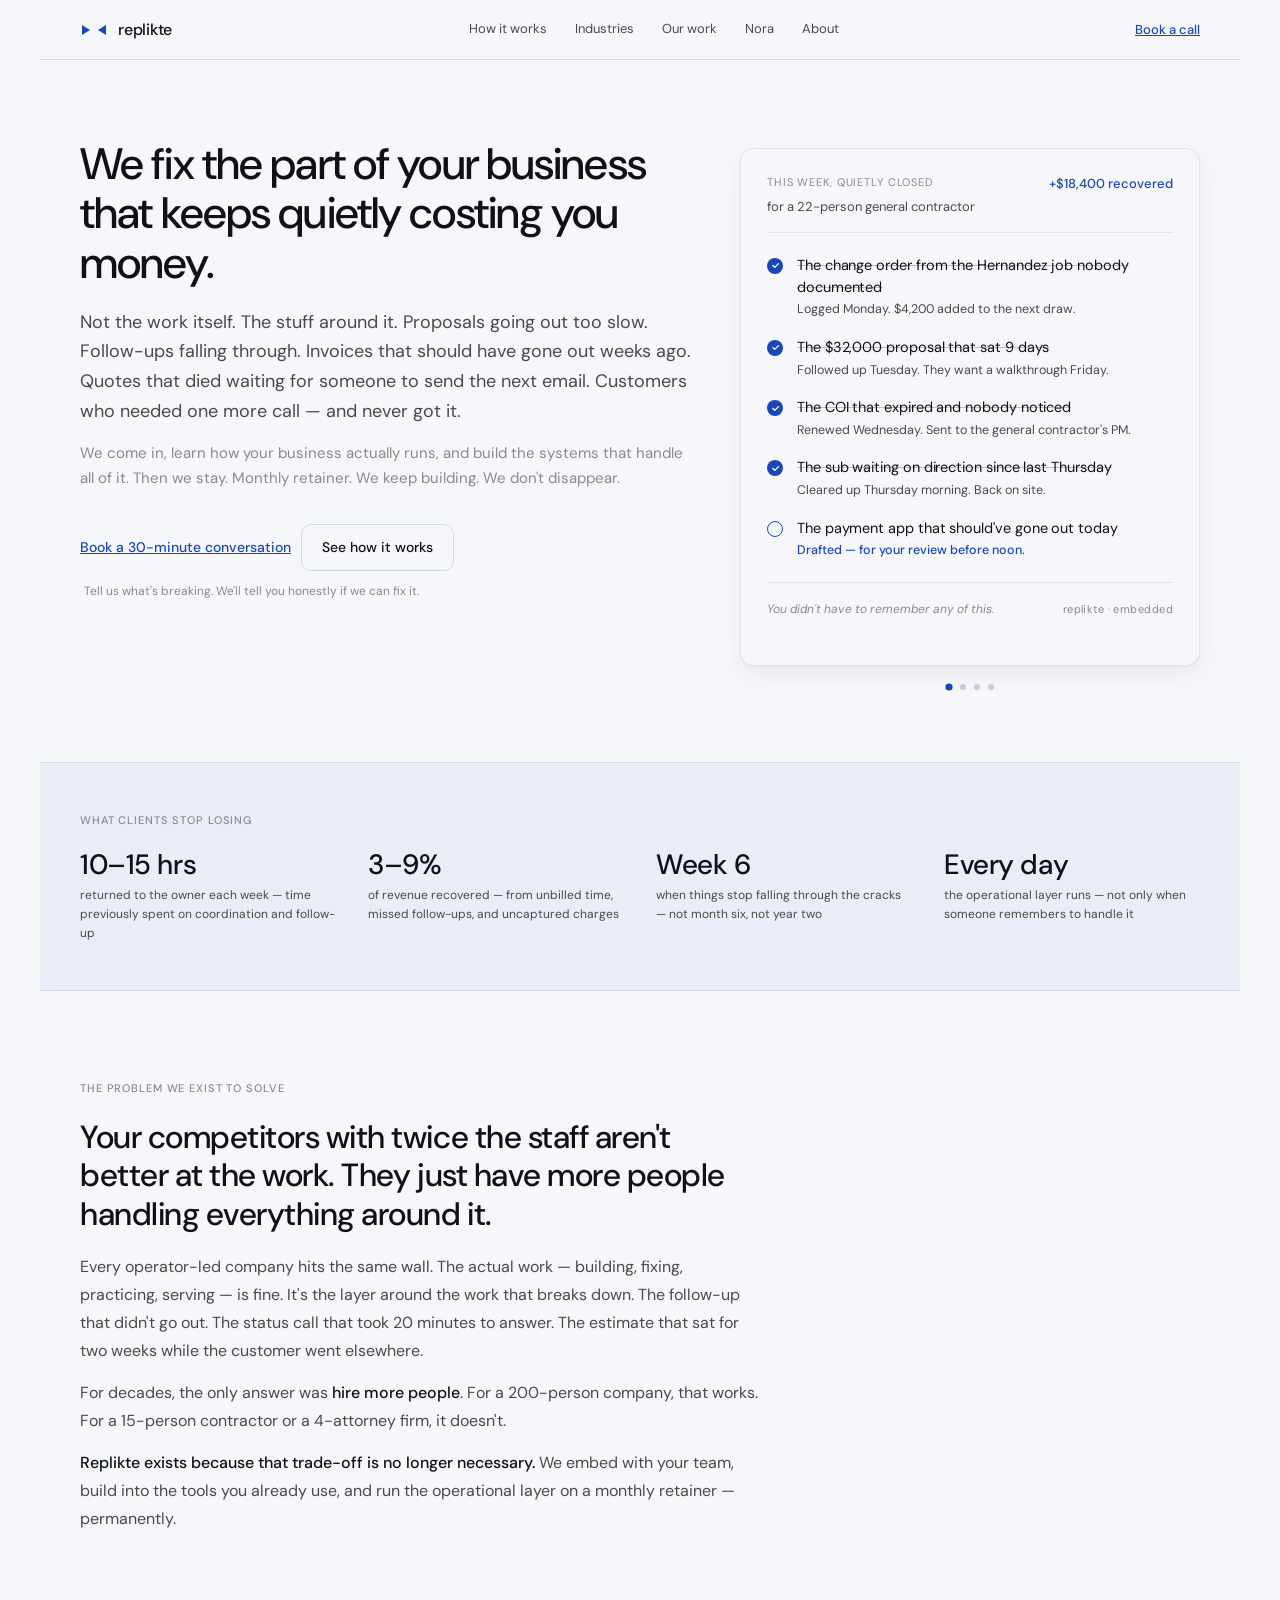
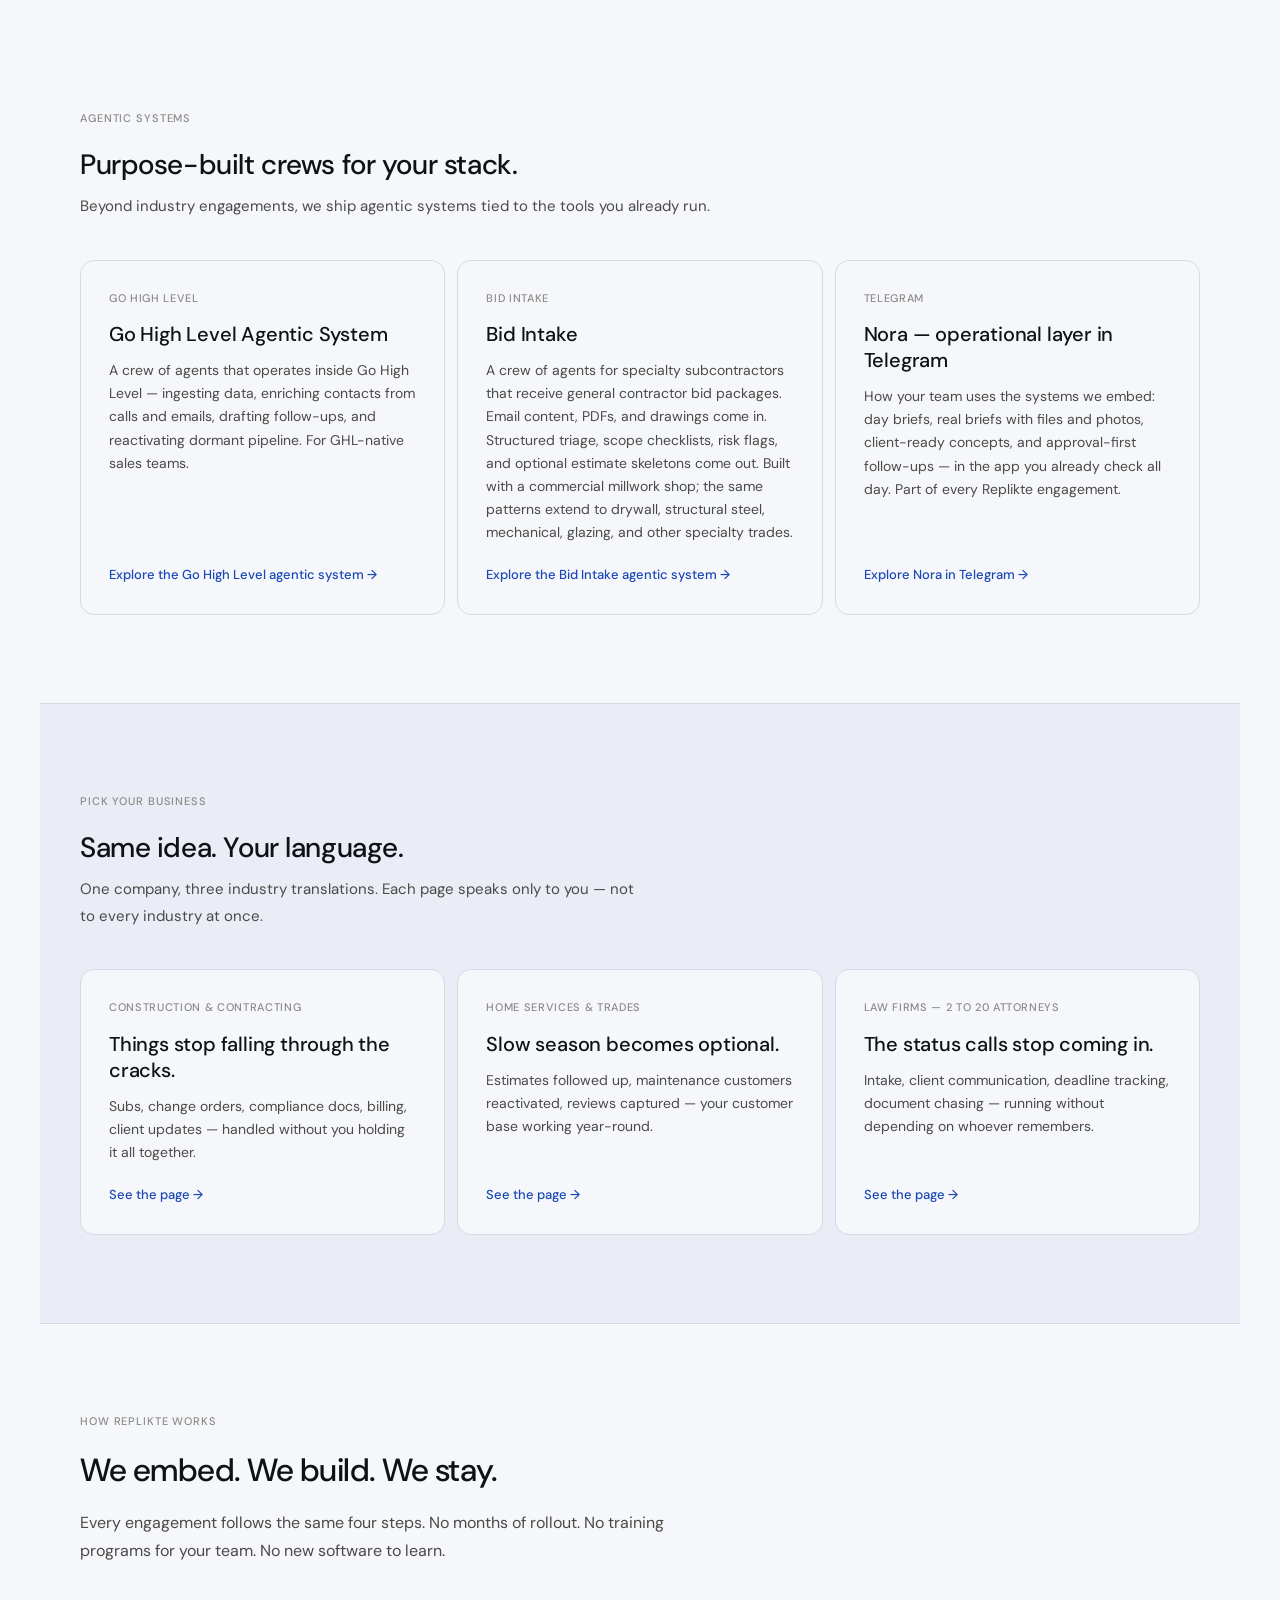
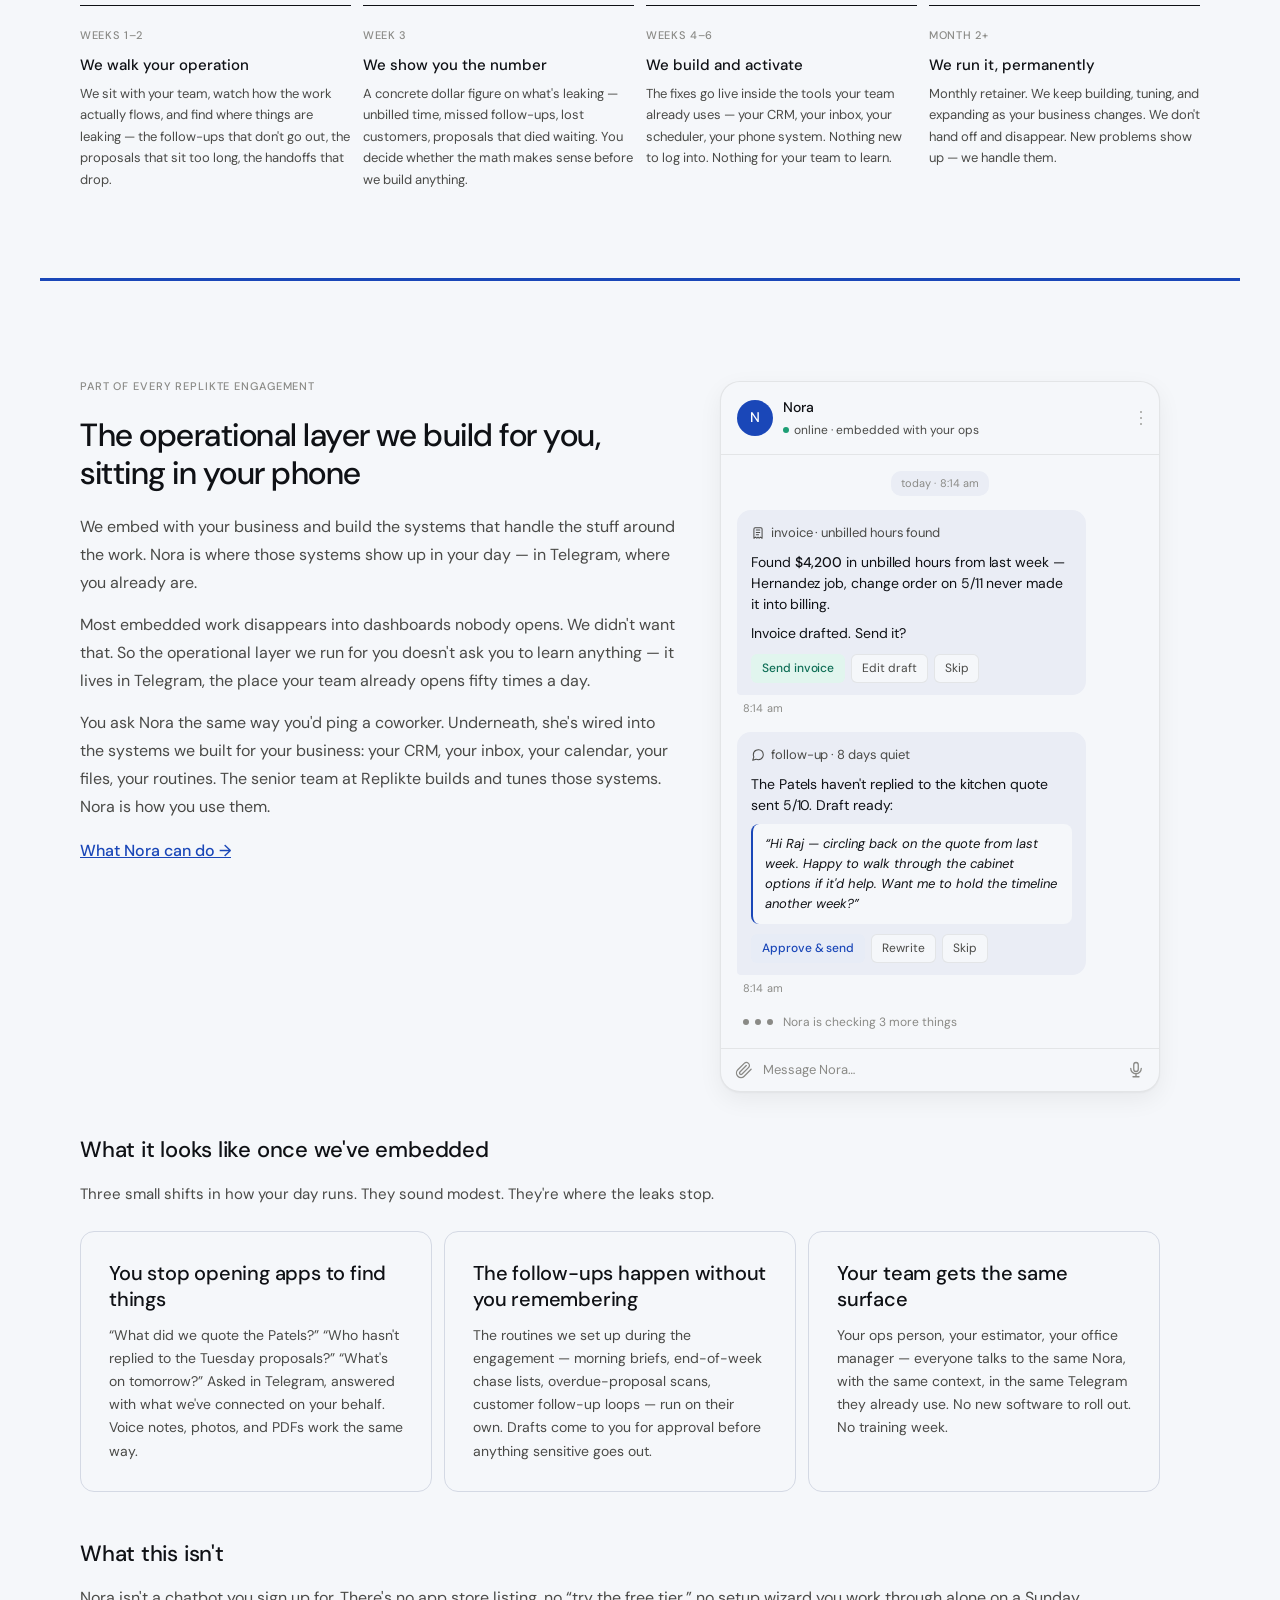
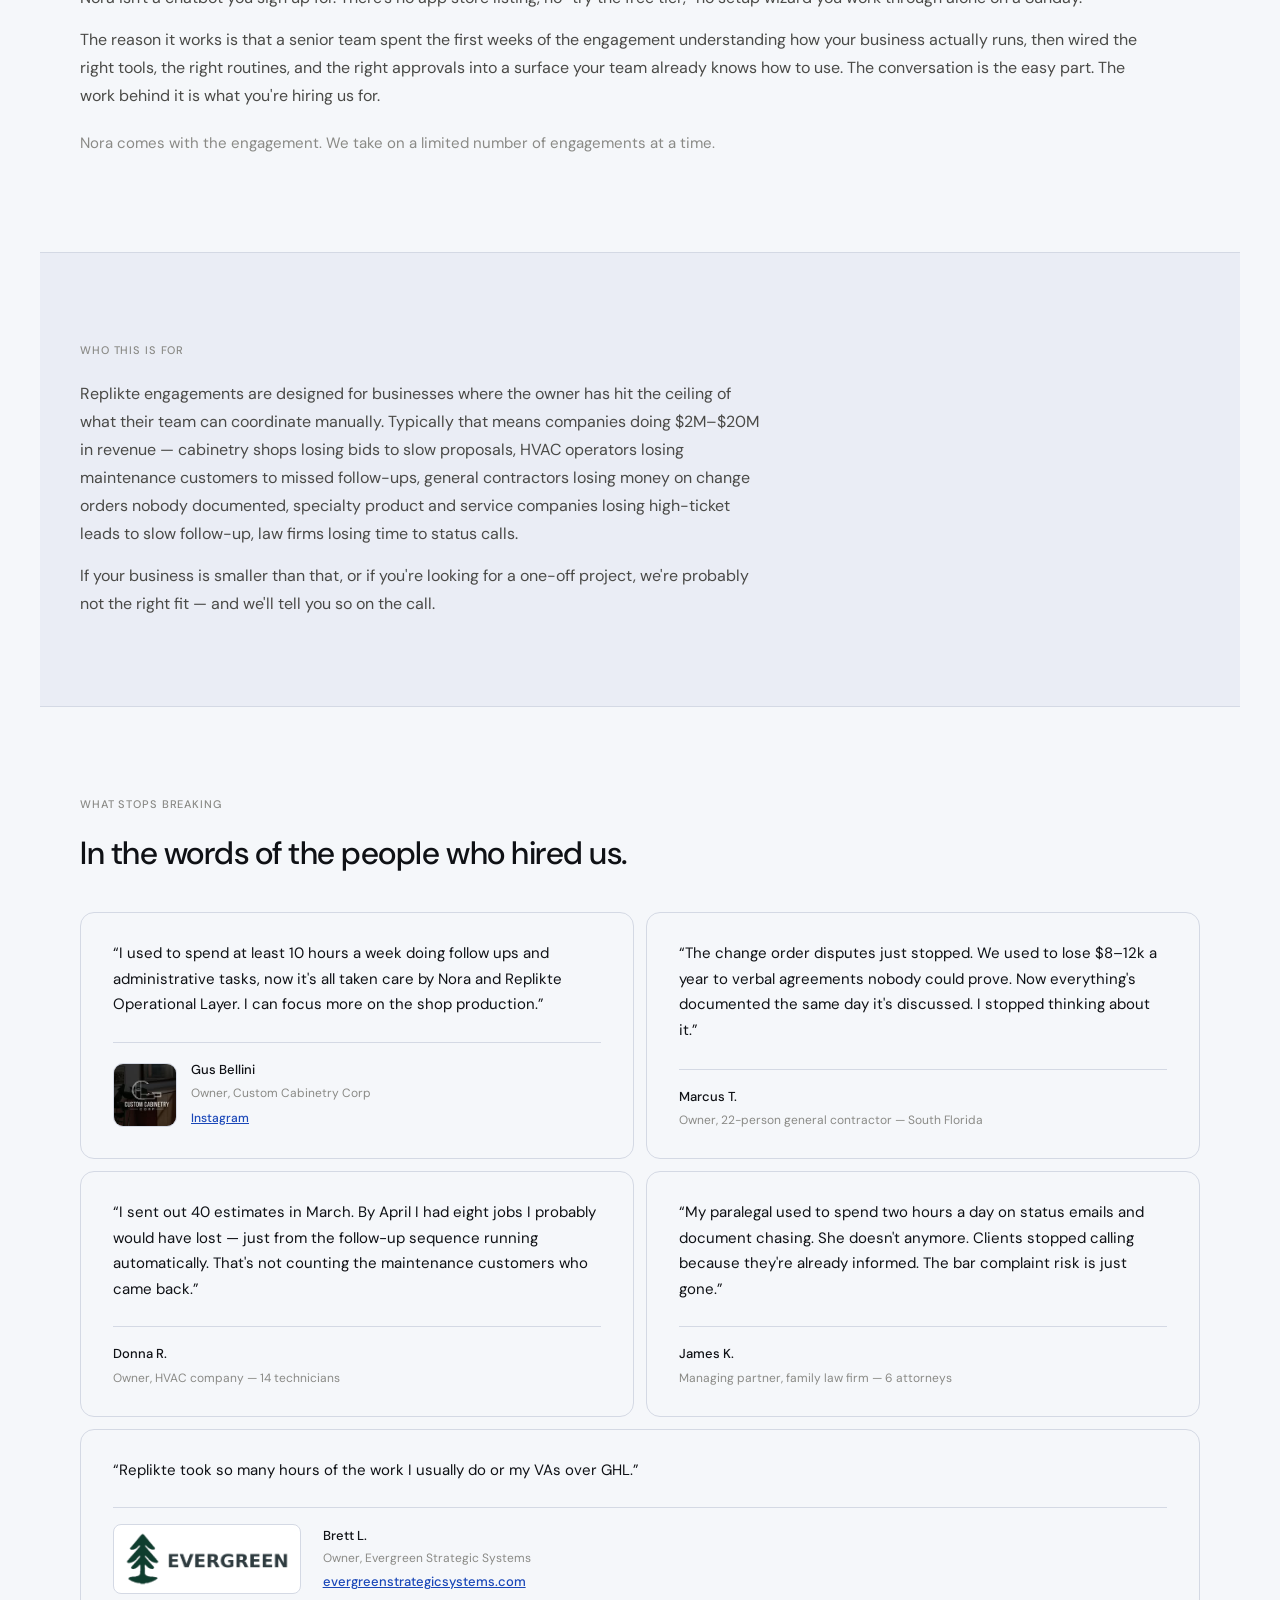
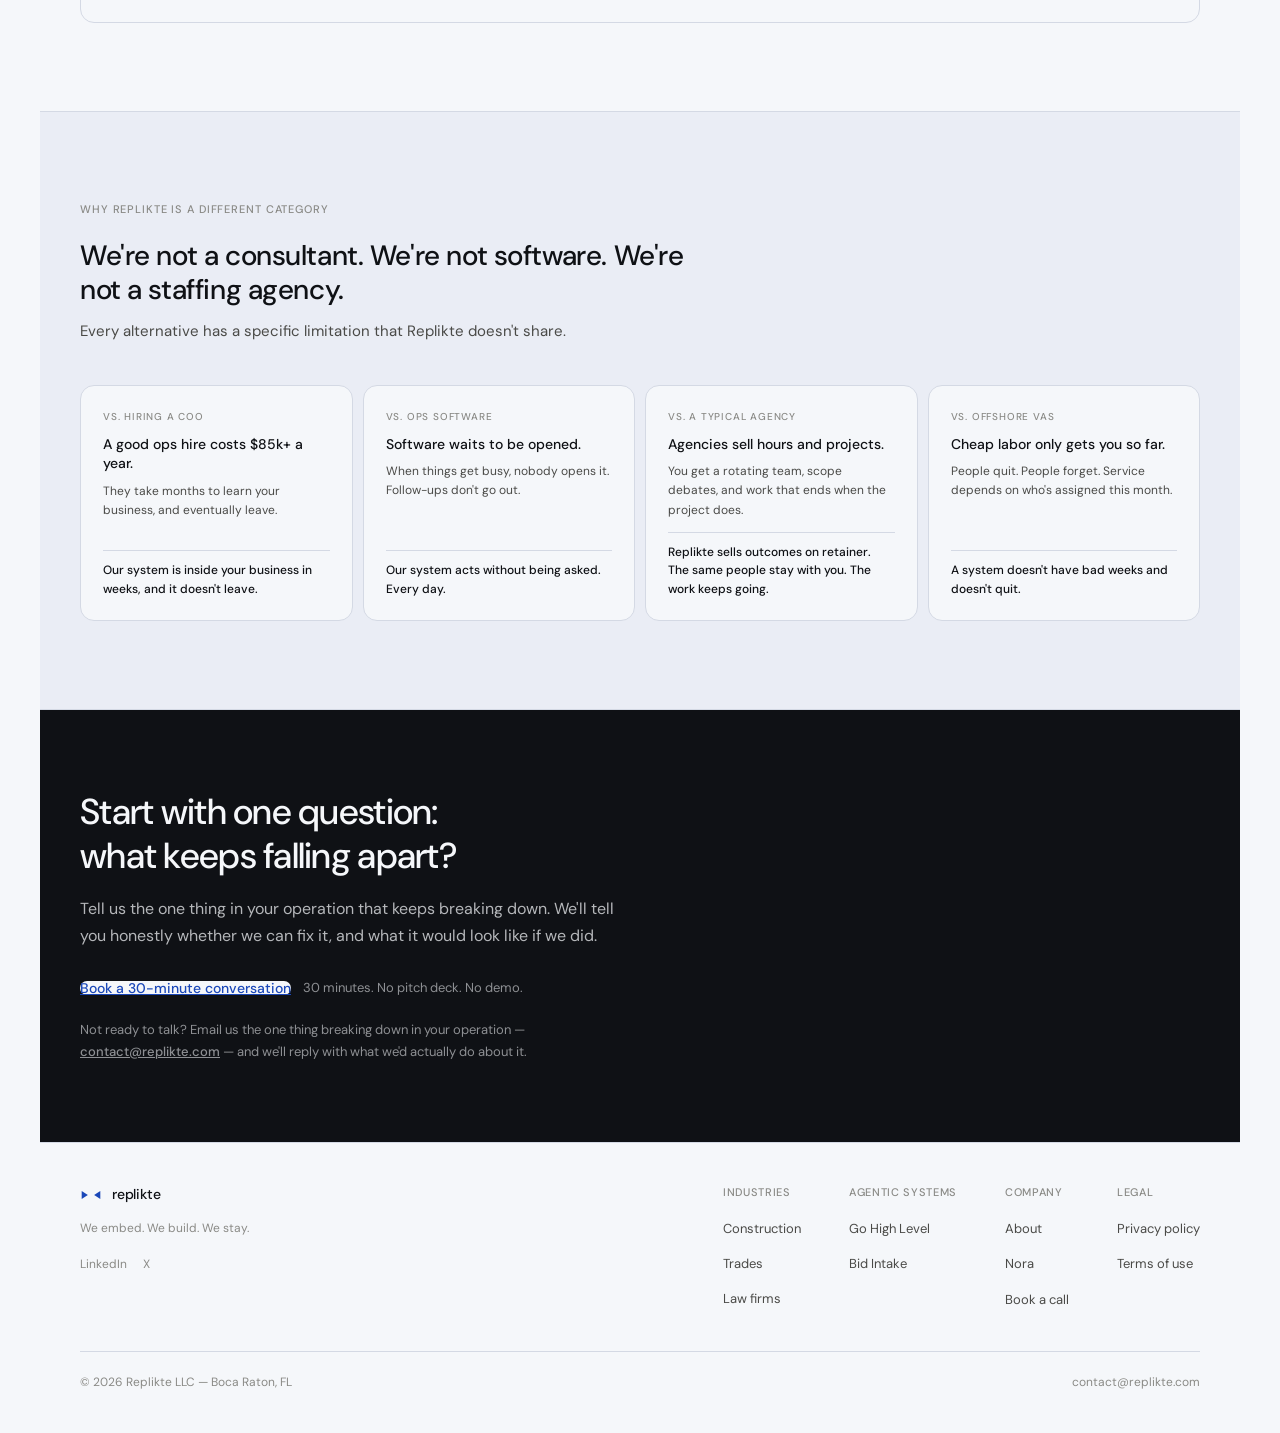
==== commit 236c8bfe: "Add Custom Cabinetry and Evergreen as named customers. Co-authored-by: Cursor <cursoragent@cursor.co" ====
--- a/index.html
+++ b/index.html
@@ -606,6 +606,17 @@
       </div>
       <div class="testimonial-grid">
         <article class="testimonial-card">
+          <p class="testimonial-card__quote">&ldquo;I used to spend at least 10 hours a week doing follow ups and administrative tasks, now it&apos;s all taken care by Nora and Replikte Operational Layer. I can focus more on the shop production.&rdquo;</p>
+          <div class="testimonial-card__foot testimonial-card__foot--brand">
+            <img class="testimonial-card__logo" src="images/customers/custom-cabinetry-corp.png" alt="" width="64" height="64">
+            <div>
+              <p class="testimonial-card__name">Gus Bellini</p>
+              <p class="testimonial-card__title">Owner, Custom Cabinetry Corp</p>
+              <a class="testimonial-card__link" href="https://www.instagram.com/yourcustomcabinetry/" target="_blank" rel="noopener noreferrer">Instagram</a>
+            </div>
+          </div>
+        </article>
+        <article class="testimonial-card">
           <p class="testimonial-card__quote">&ldquo;The change order disputes just stopped. We used to lose $8–12k a year to verbal agreements nobody could prove. Now everything&apos;s documented the same day it&apos;s discussed. I stopped thinking about it.&rdquo;</p>
           <div class="testimonial-card__foot">
             <p class="testimonial-card__name">Marcus T.</p>
@@ -627,6 +638,17 @@
           </div>
         </article>
       </div>
+      <article class="customer-feature">
+        <p class="customer-feature__quote">&ldquo;Replikte took so many hours of the work I usually do or my VAs over GHL.&rdquo;</p>
+        <div class="customer-feature__foot">
+          <img class="customer-feature__logo" src="images/customers/evergreen-strategic-systems.png" alt="" width="160" height="60">
+          <div>
+            <p class="customer-feature__name">Brett L.</p>
+            <p class="customer-feature__desc">Owner, Evergreen Strategic Systems</p>
+            <a class="customer-feature__link" href="https://evergreenstrategicsystems.com" target="_blank" rel="noopener noreferrer">evergreenstrategicsystems.com</a>
+          </div>
+        </div>
+      </article>
     </section>
 
     <section class="section section--tinted">
--- a/style.css
+++ b/style.css
@@ -2019,7 +2019,7 @@
 /* —— Testimonials —— */
 .testimonial-grid {
   display: grid;
-  grid-template-columns: repeat(3, 1fr);
+  grid-template-columns: repeat(2, minmax(0, 1fr));
   gap: 12px;
 }
 
@@ -2045,6 +2045,28 @@
   padding-top: 16px;
 }
 
+.testimonial-card__foot--brand {
+  display: flex;
+  align-items: center;
+  gap: 14px;
+}
+
+.testimonial-card__logo {
+  width: 64px;
+  height: 64px;
+  border-radius: 10px;
+  object-fit: cover;
+  flex-shrink: 0;
+  border: 0.5px solid var(--color-line);
+}
+
+.testimonial-card__link {
+  display: inline-block;
+  margin-top: 4px;
+  font-size: 12px;
+  font-weight: 500;
+}
+
 .testimonial-card__name {
   font-size: 13px;
   font-weight: 500;
@@ -2057,9 +2079,76 @@
   color: var(--color-text-tertiary);
 }
 
+.customer-feature {
+  display: flex;
+  flex-direction: column;
+  margin-top: 12px;
+  padding: 28px 32px;
+  background: var(--color-canvas);
+  border: 0.5px solid var(--color-line);
+  border-radius: var(--radius-lg);
+}
+
+.customer-feature__quote {
+  font-size: 15px;
+  line-height: 1.7;
+  color: var(--color-text-primary);
+  margin-bottom: 24px;
+}
+
+.customer-feature__foot {
+  display: flex;
+  align-items: center;
+  gap: 22px;
+  border-top: 0.5px solid var(--color-line);
+  padding-top: 16px;
+}
+
+.customer-feature__logo {
+  height: 56px;
+  width: auto;
+  max-width: 220px;
+  border-radius: 8px;
+  flex-shrink: 0;
+  border: 0.5px solid var(--color-line);
+  background: #fff;
+  padding: 6px 10px;
+  box-sizing: content-box;
+}
+
+.customer-feature__name {
+  font-size: 13px;
+  font-weight: 500;
+  margin-bottom: 2px;
+}
+
+.customer-feature__desc {
+  font-size: 12px;
+  line-height: 1.5;
+  color: var(--color-text-tertiary);
+}
+
+.customer-feature__link {
+  display: inline-block;
+  margin-top: 4px;
+  font-size: 13px;
+  font-weight: 500;
+}
+
 @media (max-width: 900px) {
   .testimonial-grid {
     grid-template-columns: 1fr;
+  }
+}
+
+@media (max-width: 640px) {
+  .customer-feature {
+    padding: 22px 20px;
+  }
+
+  .customer-feature__foot {
+    flex-direction: column;
+    align-items: flex-start;
   }
 }
 
@@ -3013,6 +3102,13 @@
   margin-bottom: 8px;
 }
 
+.ghl-proof-card__quote {
+  font-size: 14px;
+  line-height: 1.6;
+  color: var(--color-text-primary);
+  margin-bottom: 8px;
+}
+
 .ghl-proof-card__desc {
   font-size: 14px;
   line-height: 1.6;
@@ -3051,6 +3147,24 @@
   max-width: 280px;
 }
 
+.ghl-logo-mark {
+  display: flex;
+  align-items: center;
+  justify-content: center;
+  flex: 1 1 160px;
+  max-width: 280px;
+  padding: 14px 18px;
+  border-radius: var(--radius-md);
+  background: #fff;
+  border: 0.5px solid var(--color-line);
+}
+
+.ghl-logo-mark img {
+  height: 48px;
+  width: auto;
+  max-width: 100%;
+}
+
 .ghl-two-col {
   display: grid;
   grid-template-columns: 1fr 1fr;
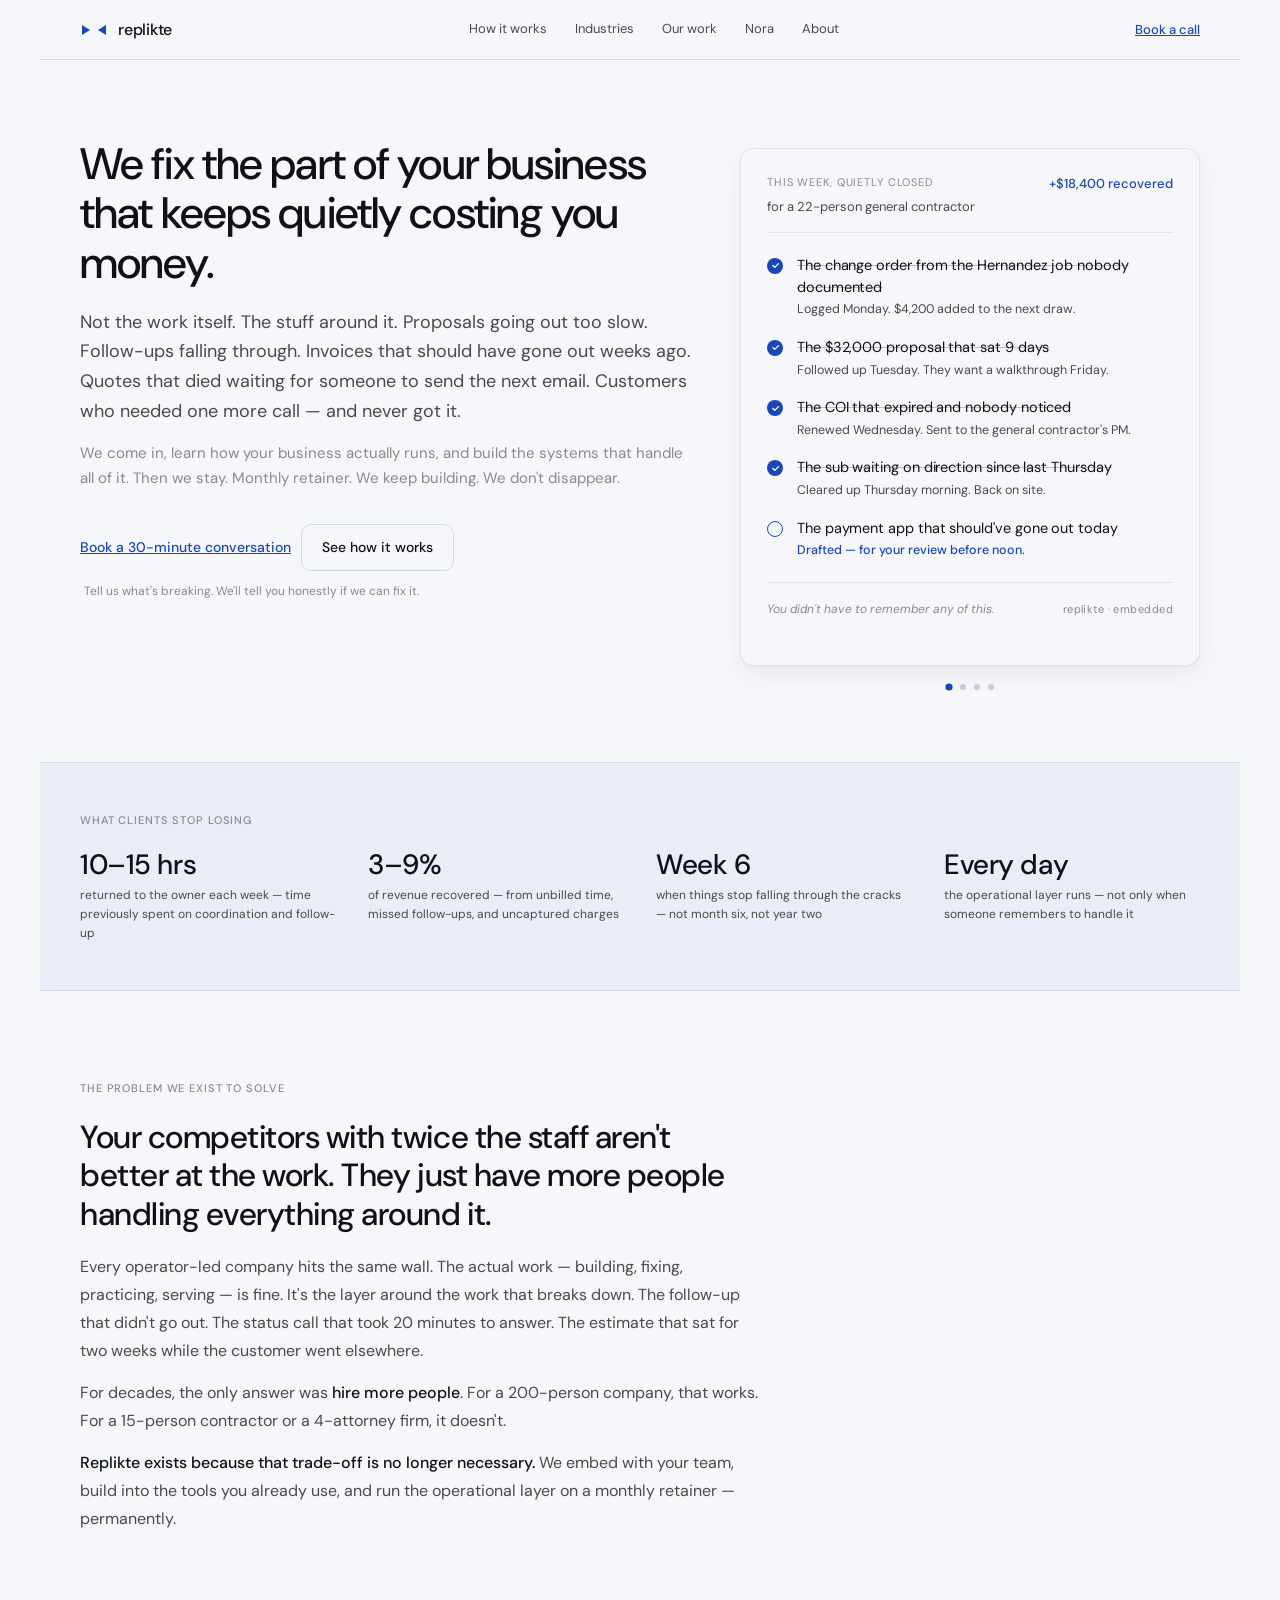
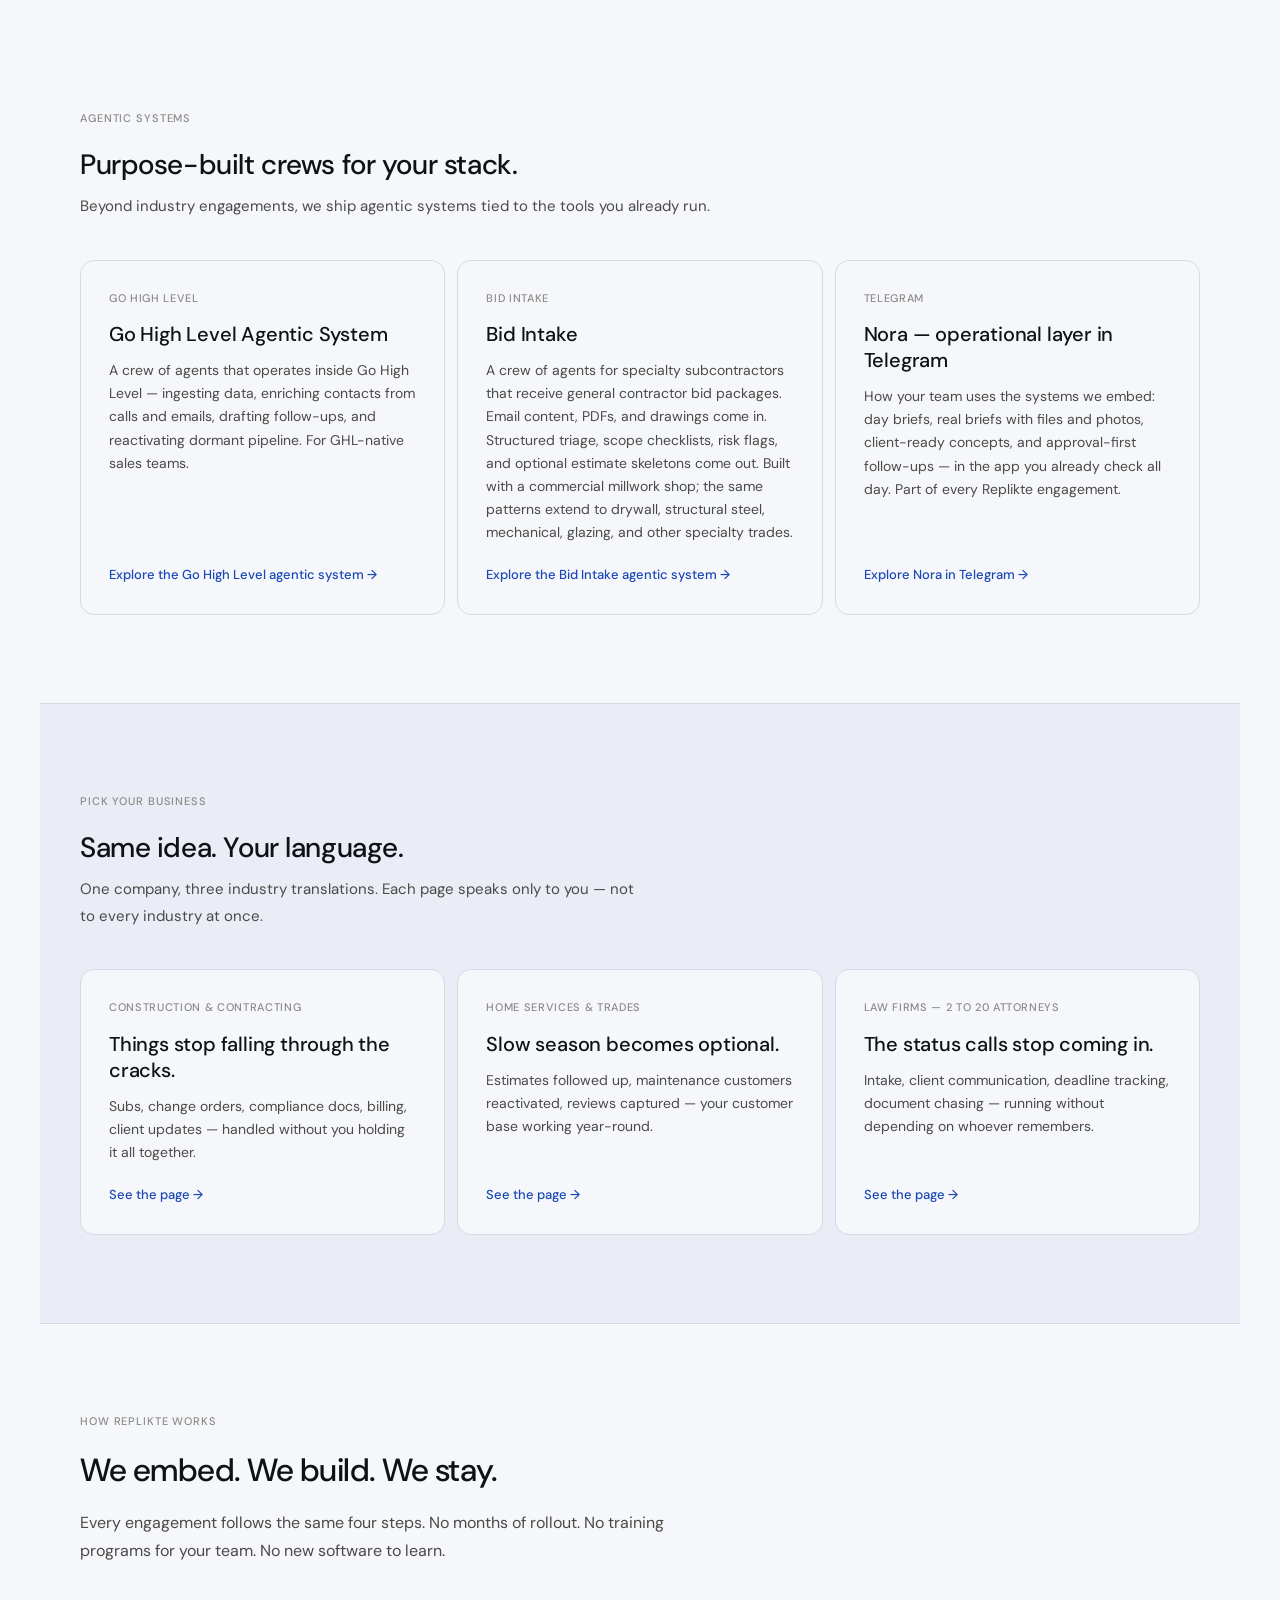
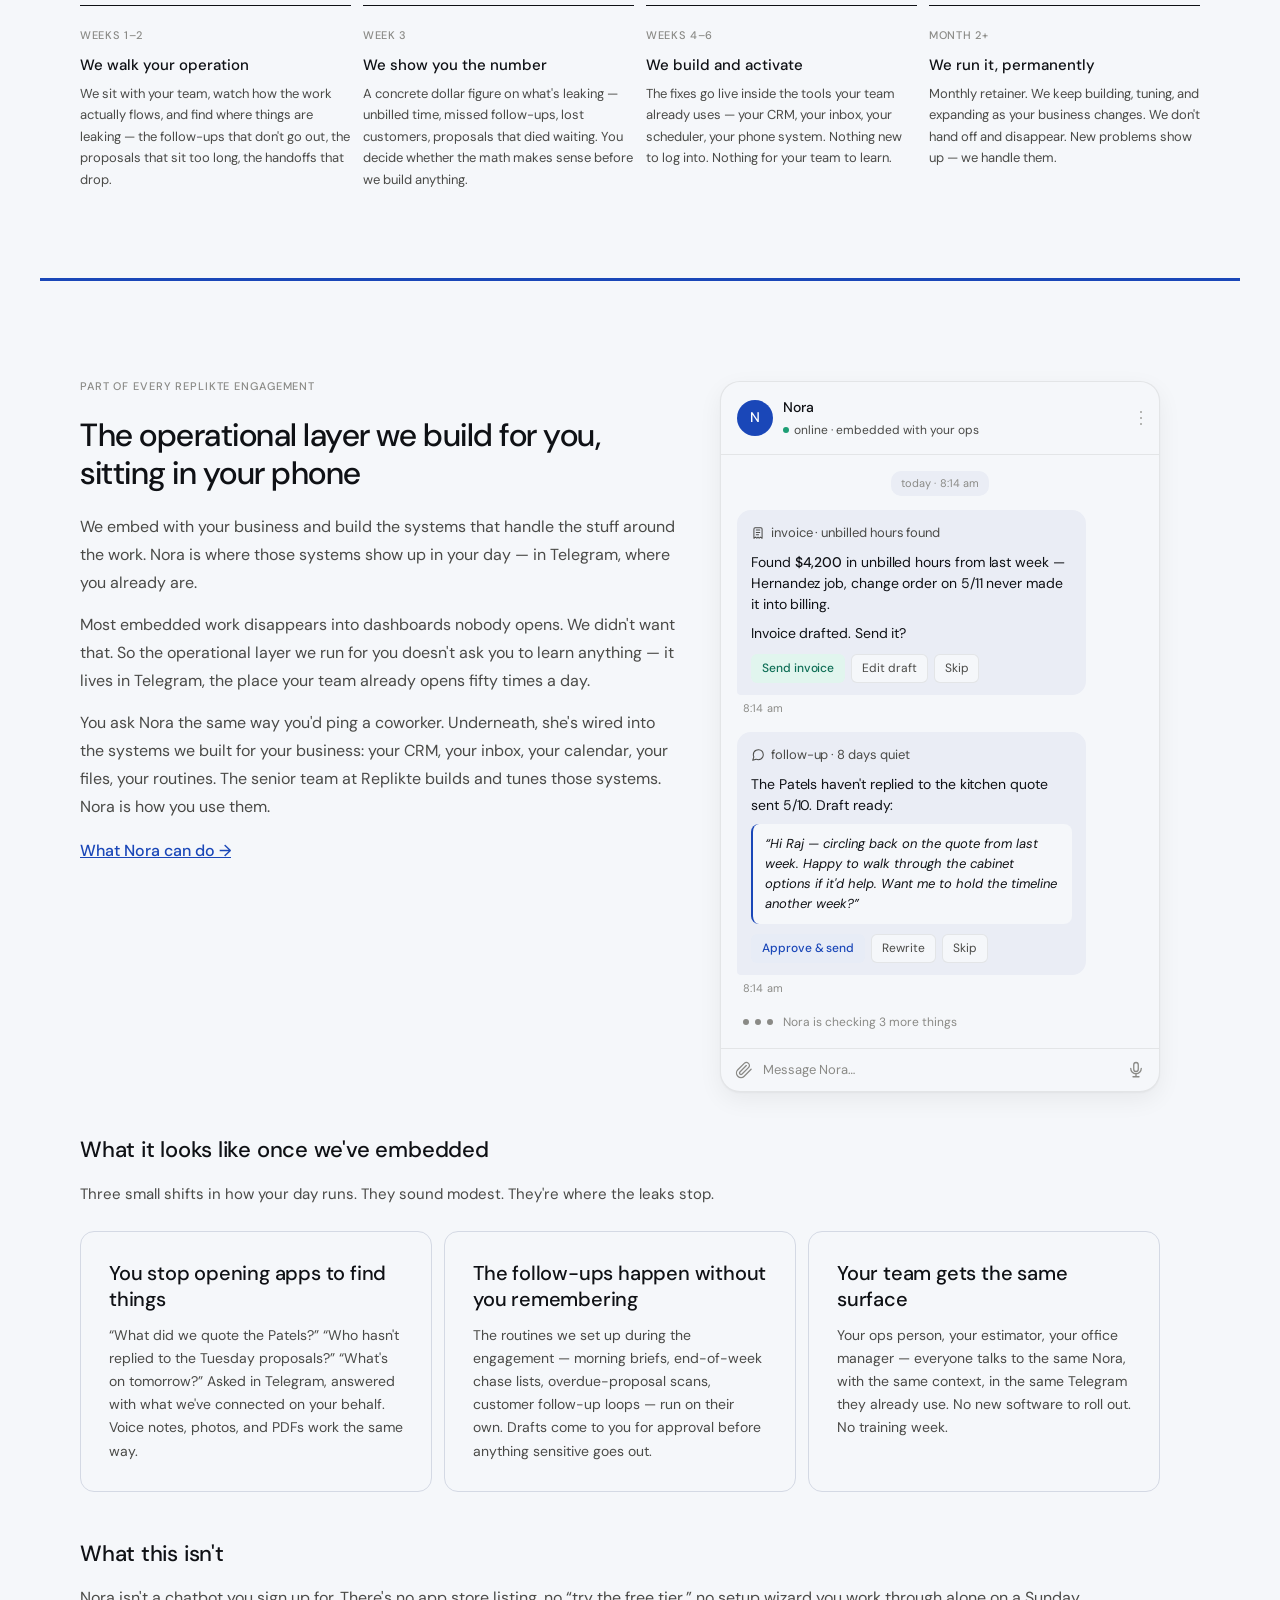
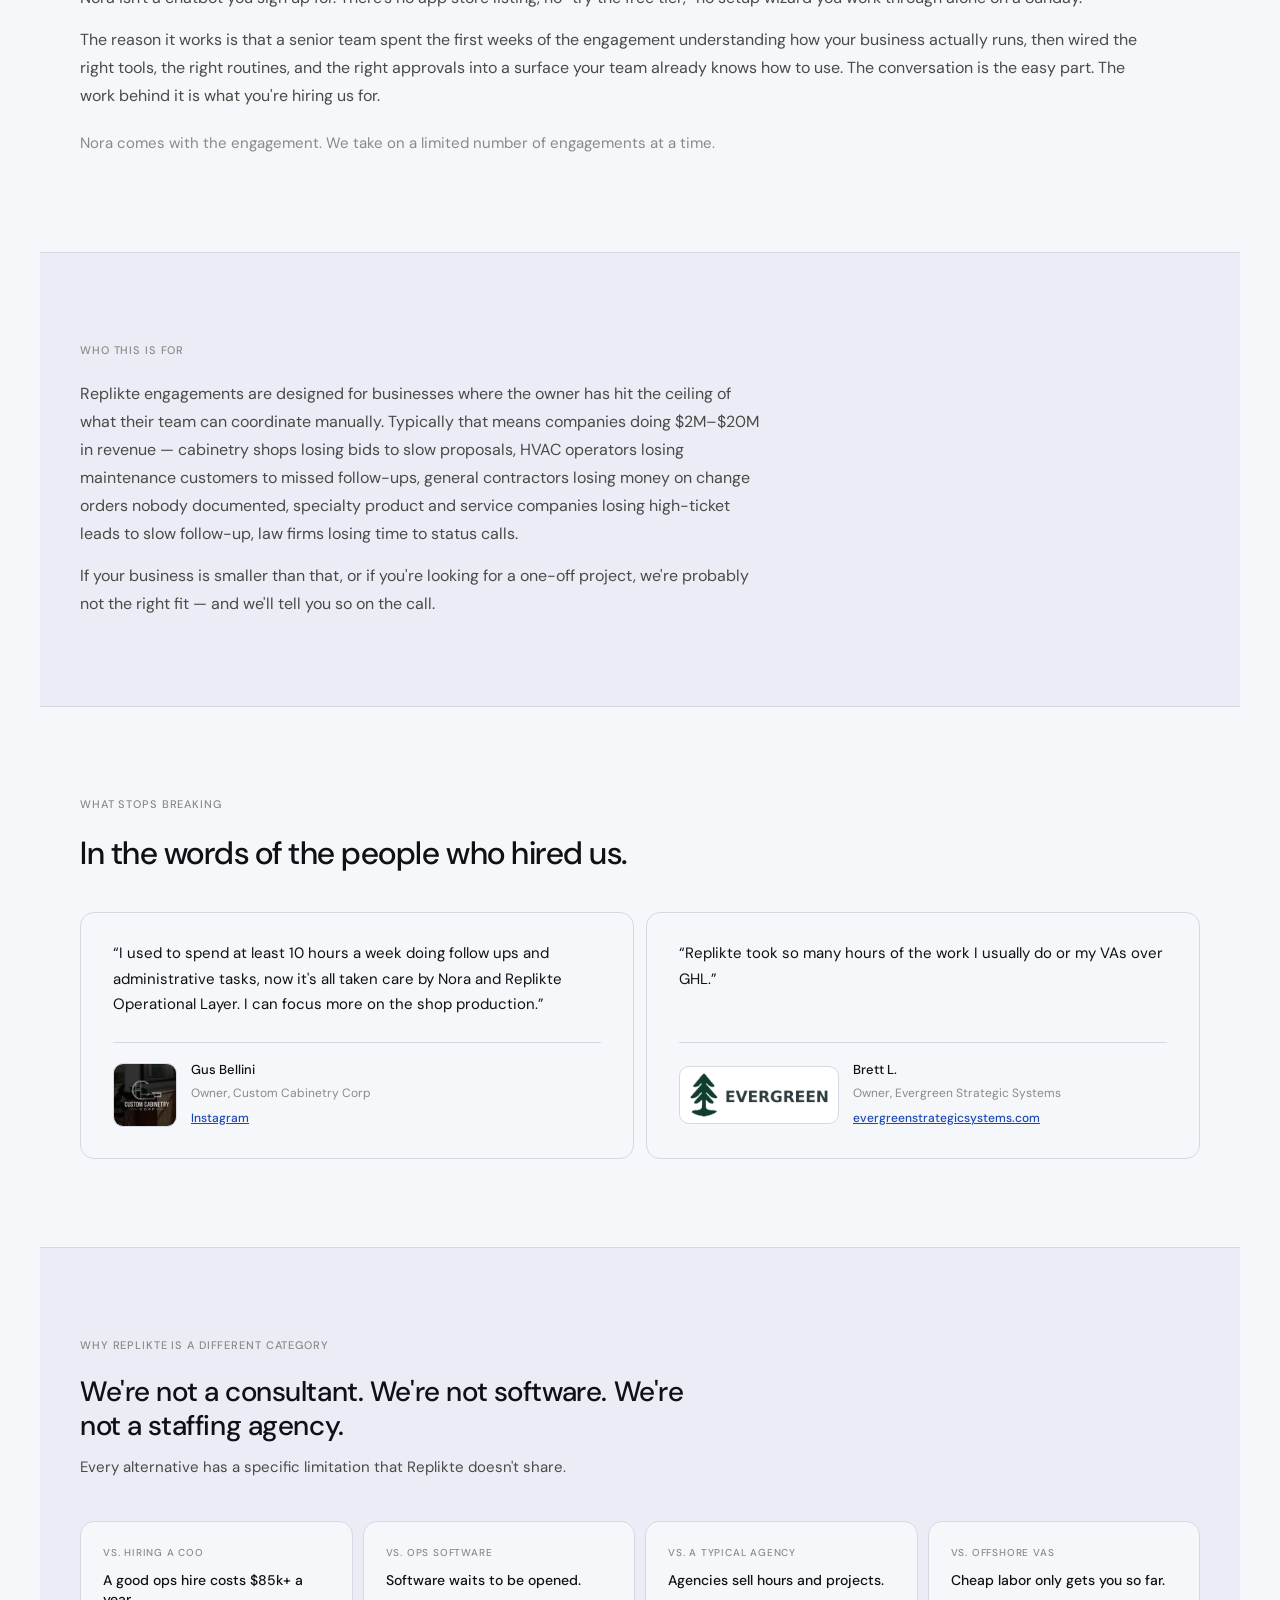
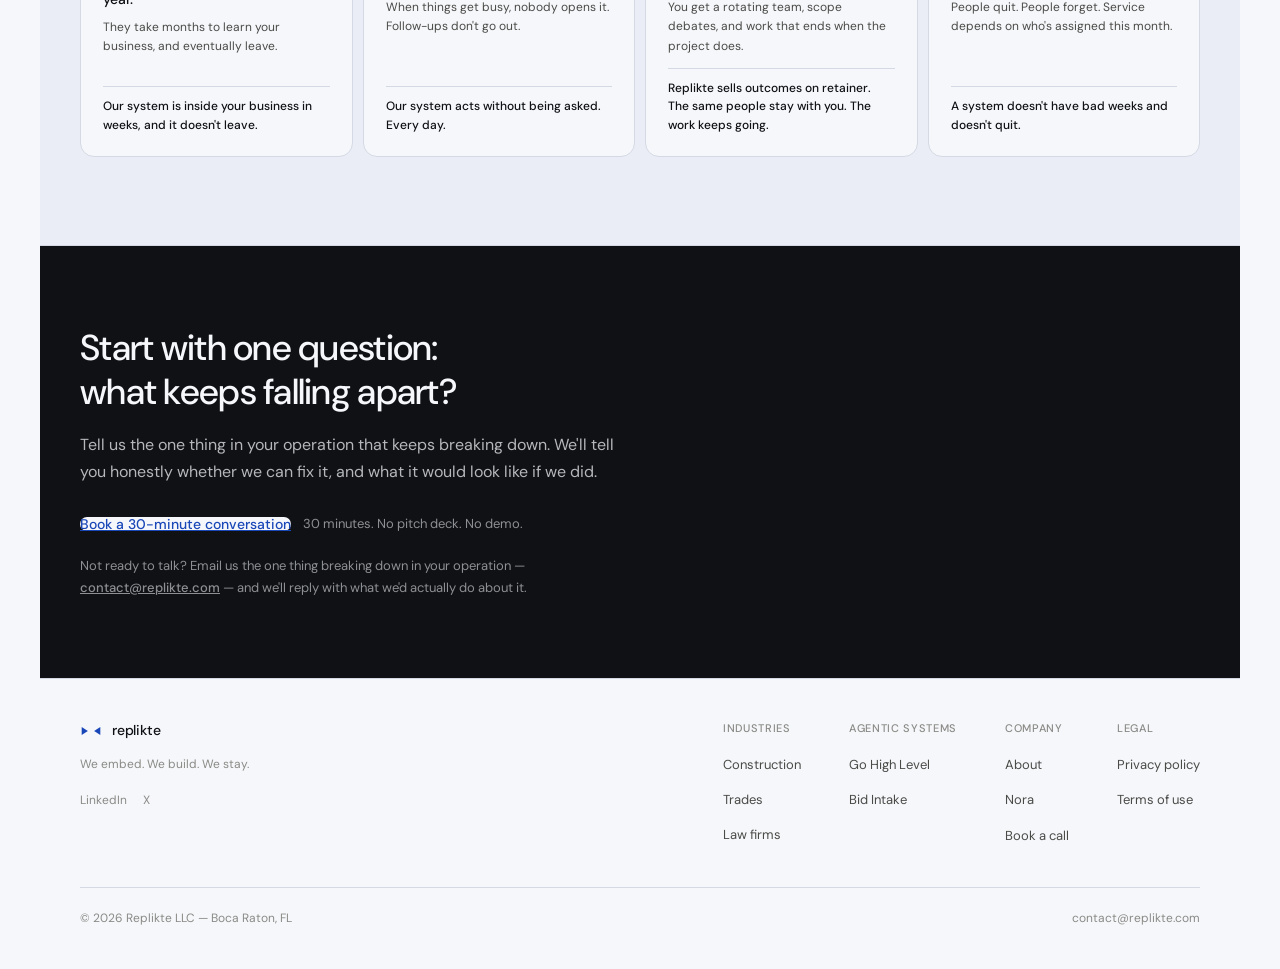
==== commit a5bec9d6: "Remove the anonymized customer reviews. Co-authored-by: Cursor <cursoragent@cursor.com>" ====
--- a/index.html
+++ b/index.html
@@ -617,38 +617,17 @@
           </div>
         </article>
         <article class="testimonial-card">
-          <p class="testimonial-card__quote">&ldquo;The change order disputes just stopped. We used to lose $8–12k a year to verbal agreements nobody could prove. Now everything&apos;s documented the same day it&apos;s discussed. I stopped thinking about it.&rdquo;</p>
-          <div class="testimonial-card__foot">
-            <p class="testimonial-card__name">Marcus T.</p>
-            <p class="testimonial-card__title">Owner, 22-person general contractor — South Florida</p>
+          <p class="testimonial-card__quote">&ldquo;Replikte took so many hours of the work I usually do or my VAs over GHL.&rdquo;</p>
+          <div class="testimonial-card__foot testimonial-card__foot--brand">
+            <img class="testimonial-card__logo testimonial-card__logo--wide" src="images/customers/evergreen-strategic-systems.png" alt="" width="160" height="60">
+            <div>
+              <p class="testimonial-card__name">Brett L.</p>
+              <p class="testimonial-card__title">Owner, Evergreen Strategic Systems</p>
+              <a class="testimonial-card__link" href="https://evergreenstrategicsystems.com" target="_blank" rel="noopener noreferrer">evergreenstrategicsystems.com</a>
+            </div>
           </div>
         </article>
-        <article class="testimonial-card">
-          <p class="testimonial-card__quote">&ldquo;I sent out 40 estimates in March. By April I had eight jobs I probably would have lost — just from the follow-up sequence running automatically. That&apos;s not counting the maintenance customers who came back.&rdquo;</p>
-          <div class="testimonial-card__foot">
-            <p class="testimonial-card__name">Donna R.</p>
-            <p class="testimonial-card__title">Owner, HVAC company — 14 technicians</p>
-          </div>
-        </article>
-        <article class="testimonial-card">
-          <p class="testimonial-card__quote">&ldquo;My paralegal used to spend two hours a day on status emails and document chasing. She doesn&apos;t anymore. Clients stopped calling because they&apos;re already informed. The bar complaint risk is just gone.&rdquo;</p>
-          <div class="testimonial-card__foot">
-            <p class="testimonial-card__name">James K.</p>
-            <p class="testimonial-card__title">Managing partner, family law firm — 6 attorneys</p>
-          </div>
-        </article>
-      </div>
-      <article class="customer-feature">
-        <p class="customer-feature__quote">&ldquo;Replikte took so many hours of the work I usually do or my VAs over GHL.&rdquo;</p>
-        <div class="customer-feature__foot">
-          <img class="customer-feature__logo" src="images/customers/evergreen-strategic-systems.png" alt="" width="160" height="60">
-          <div>
-            <p class="customer-feature__name">Brett L.</p>
-            <p class="customer-feature__desc">Owner, Evergreen Strategic Systems</p>
-            <a class="customer-feature__link" href="https://evergreenstrategicsystems.com" target="_blank" rel="noopener noreferrer">evergreenstrategicsystems.com</a>
-          </div>
-        </div>
-      </article>
+      </div>
     </section>
 
     <section class="section section--tinted">
--- a/style.css
+++ b/style.css
@@ -2060,6 +2060,16 @@
   border: 0.5px solid var(--color-line);
 }
 
+.testimonial-card__logo--wide {
+  width: auto;
+  height: 48px;
+  max-width: 180px;
+  object-fit: contain;
+  background: #fff;
+  padding: 4px 8px;
+  box-sizing: content-box;
+}
+
 .testimonial-card__link {
   display: inline-block;
   margin-top: 4px;
@@ -2079,76 +2089,9 @@
   color: var(--color-text-tertiary);
 }
 
-.customer-feature {
-  display: flex;
-  flex-direction: column;
-  margin-top: 12px;
-  padding: 28px 32px;
-  background: var(--color-canvas);
-  border: 0.5px solid var(--color-line);
-  border-radius: var(--radius-lg);
-}
-
-.customer-feature__quote {
-  font-size: 15px;
-  line-height: 1.7;
-  color: var(--color-text-primary);
-  margin-bottom: 24px;
-}
-
-.customer-feature__foot {
-  display: flex;
-  align-items: center;
-  gap: 22px;
-  border-top: 0.5px solid var(--color-line);
-  padding-top: 16px;
-}
-
-.customer-feature__logo {
-  height: 56px;
-  width: auto;
-  max-width: 220px;
-  border-radius: 8px;
-  flex-shrink: 0;
-  border: 0.5px solid var(--color-line);
-  background: #fff;
-  padding: 6px 10px;
-  box-sizing: content-box;
-}
-
-.customer-feature__name {
-  font-size: 13px;
-  font-weight: 500;
-  margin-bottom: 2px;
-}
-
-.customer-feature__desc {
-  font-size: 12px;
-  line-height: 1.5;
-  color: var(--color-text-tertiary);
-}
-
-.customer-feature__link {
-  display: inline-block;
-  margin-top: 4px;
-  font-size: 13px;
-  font-weight: 500;
-}
-
 @media (max-width: 900px) {
   .testimonial-grid {
     grid-template-columns: 1fr;
-  }
-}
-
-@media (max-width: 640px) {
-  .customer-feature {
-    padding: 22px 20px;
-  }
-
-  .customer-feature__foot {
-    flex-direction: column;
-    align-items: flex-start;
   }
 }
 
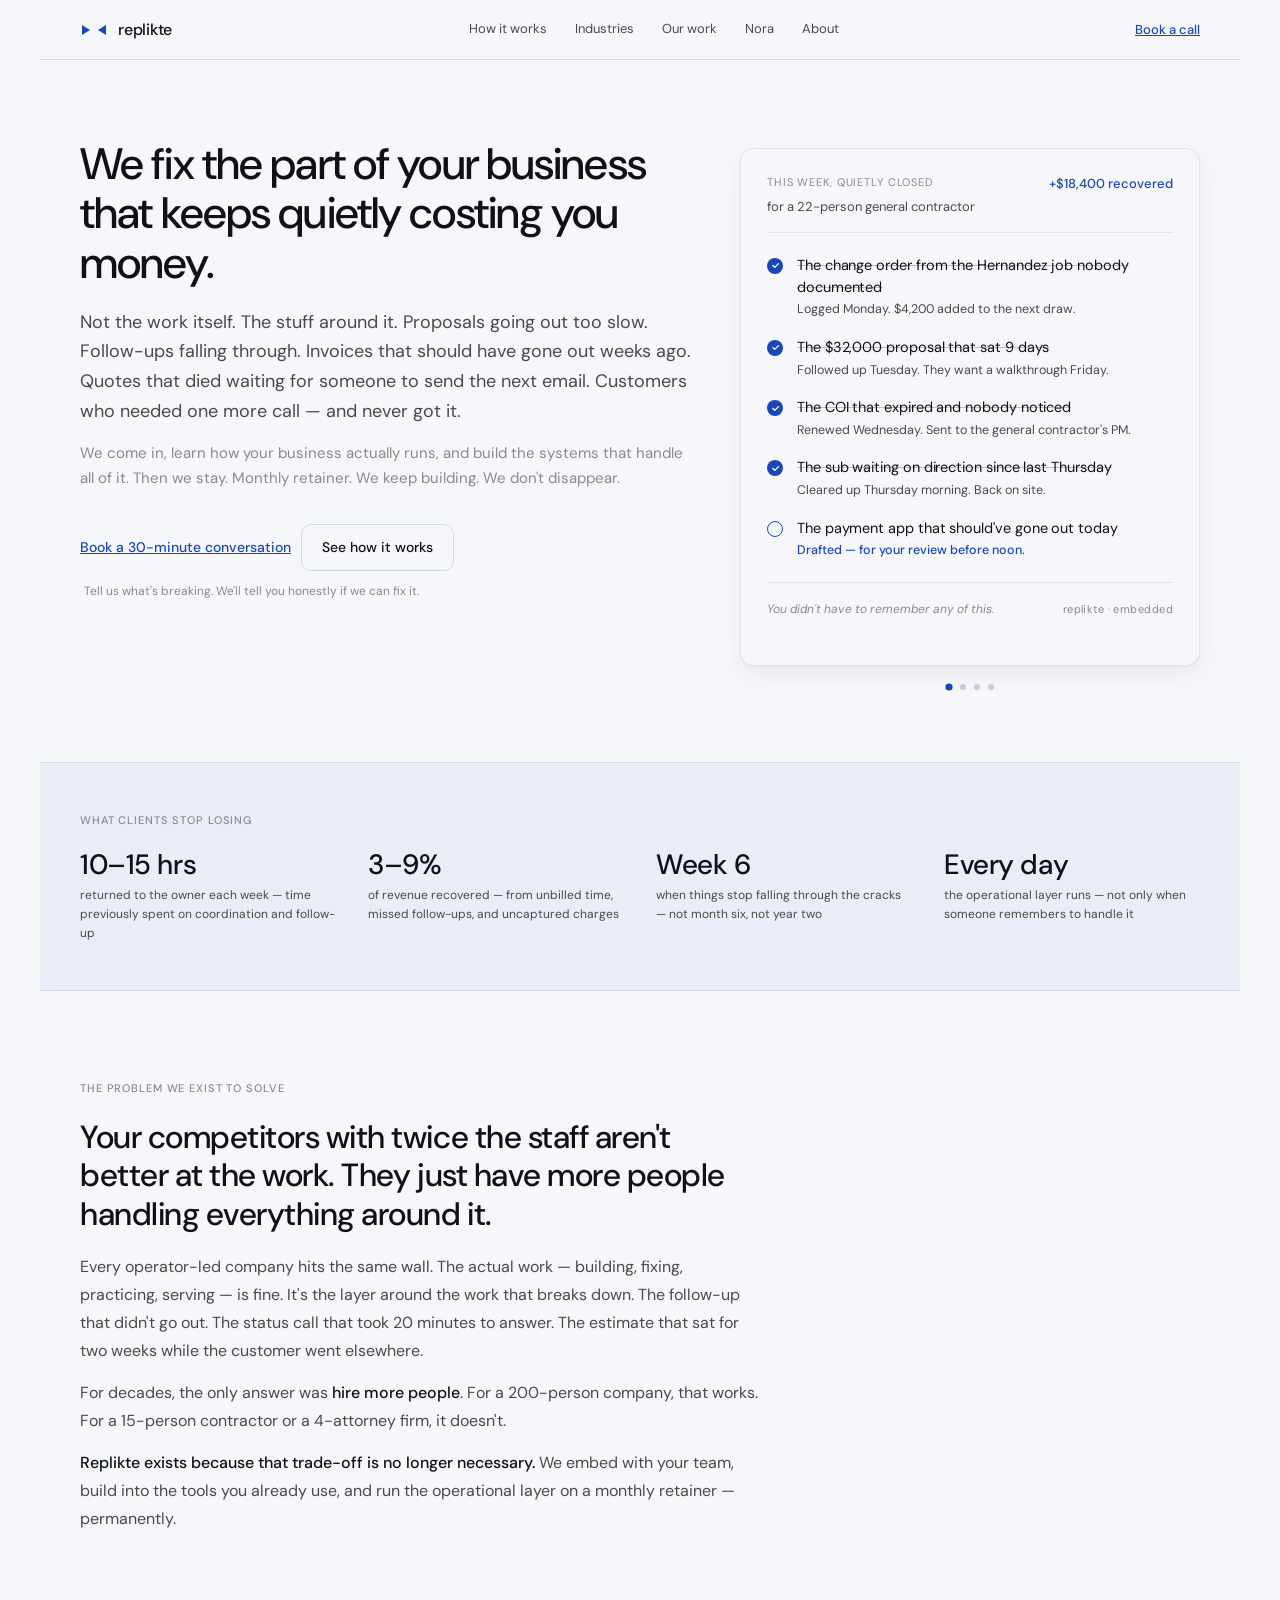
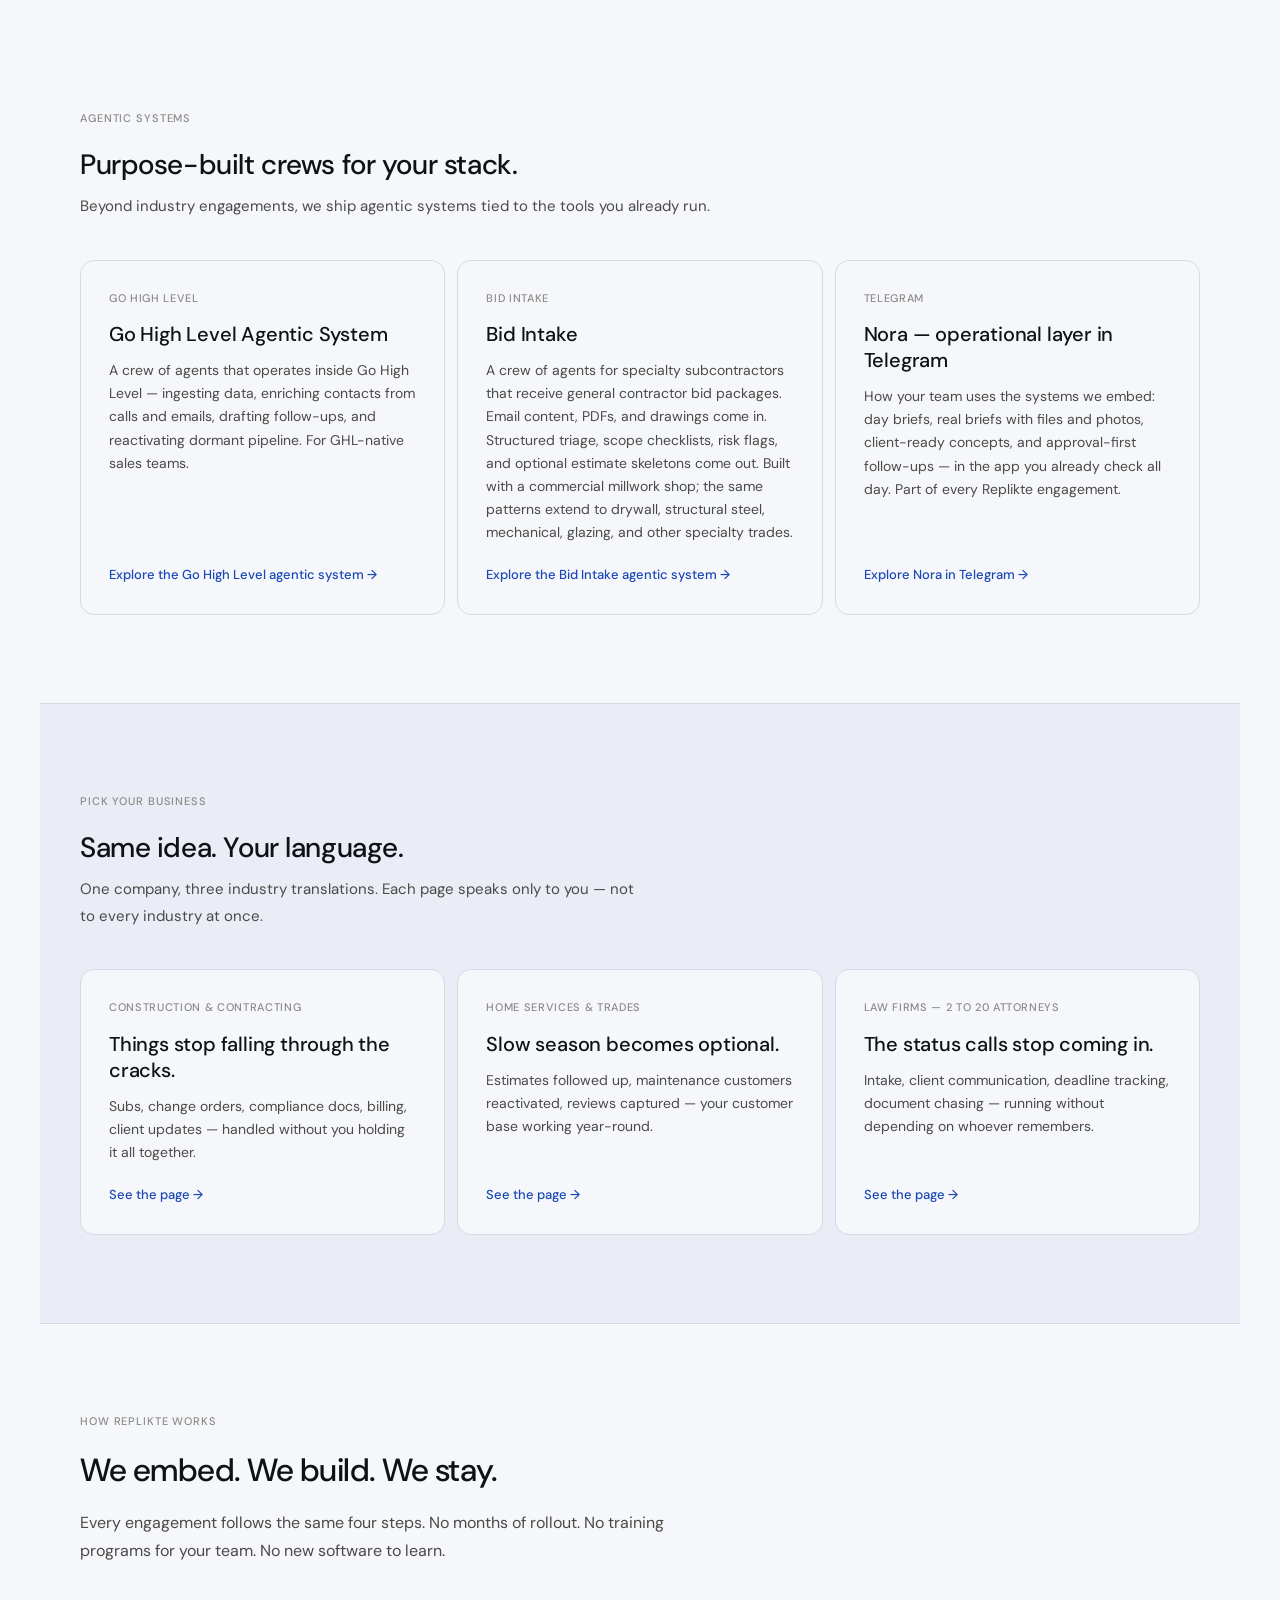
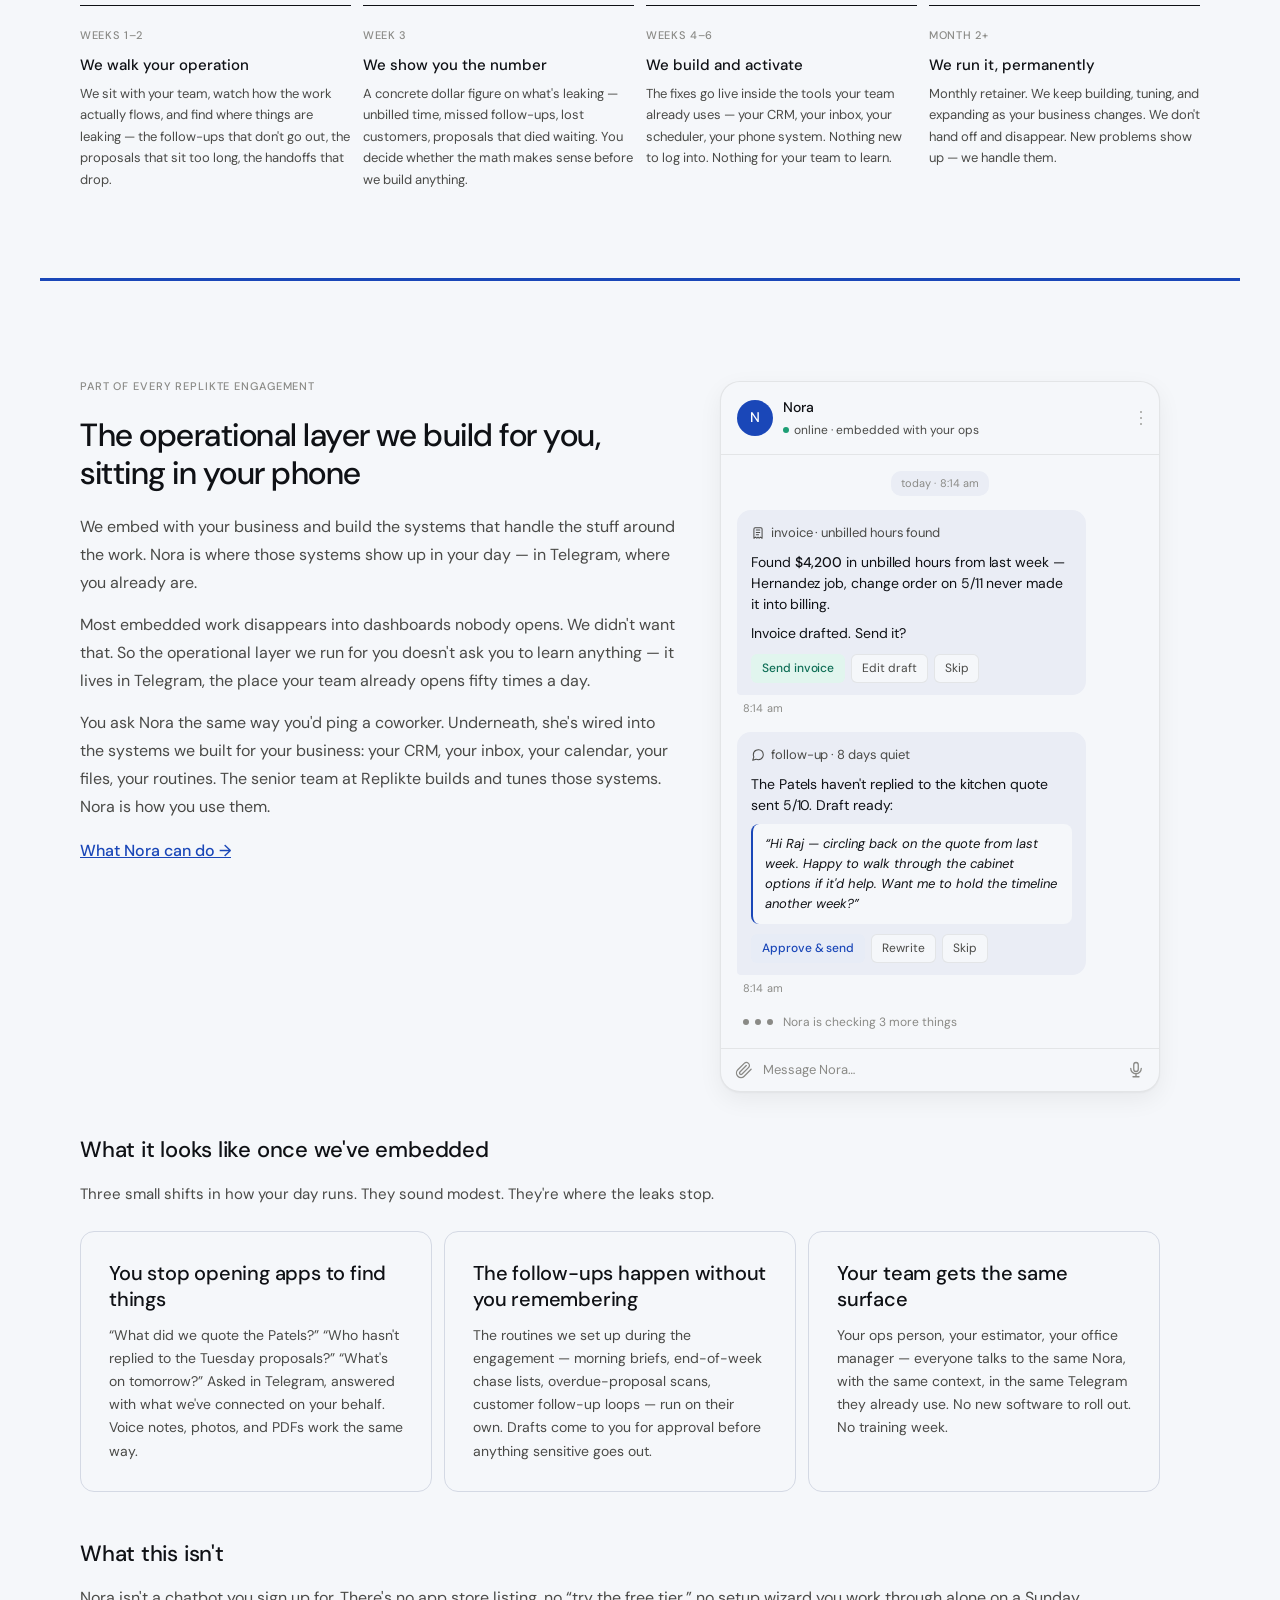
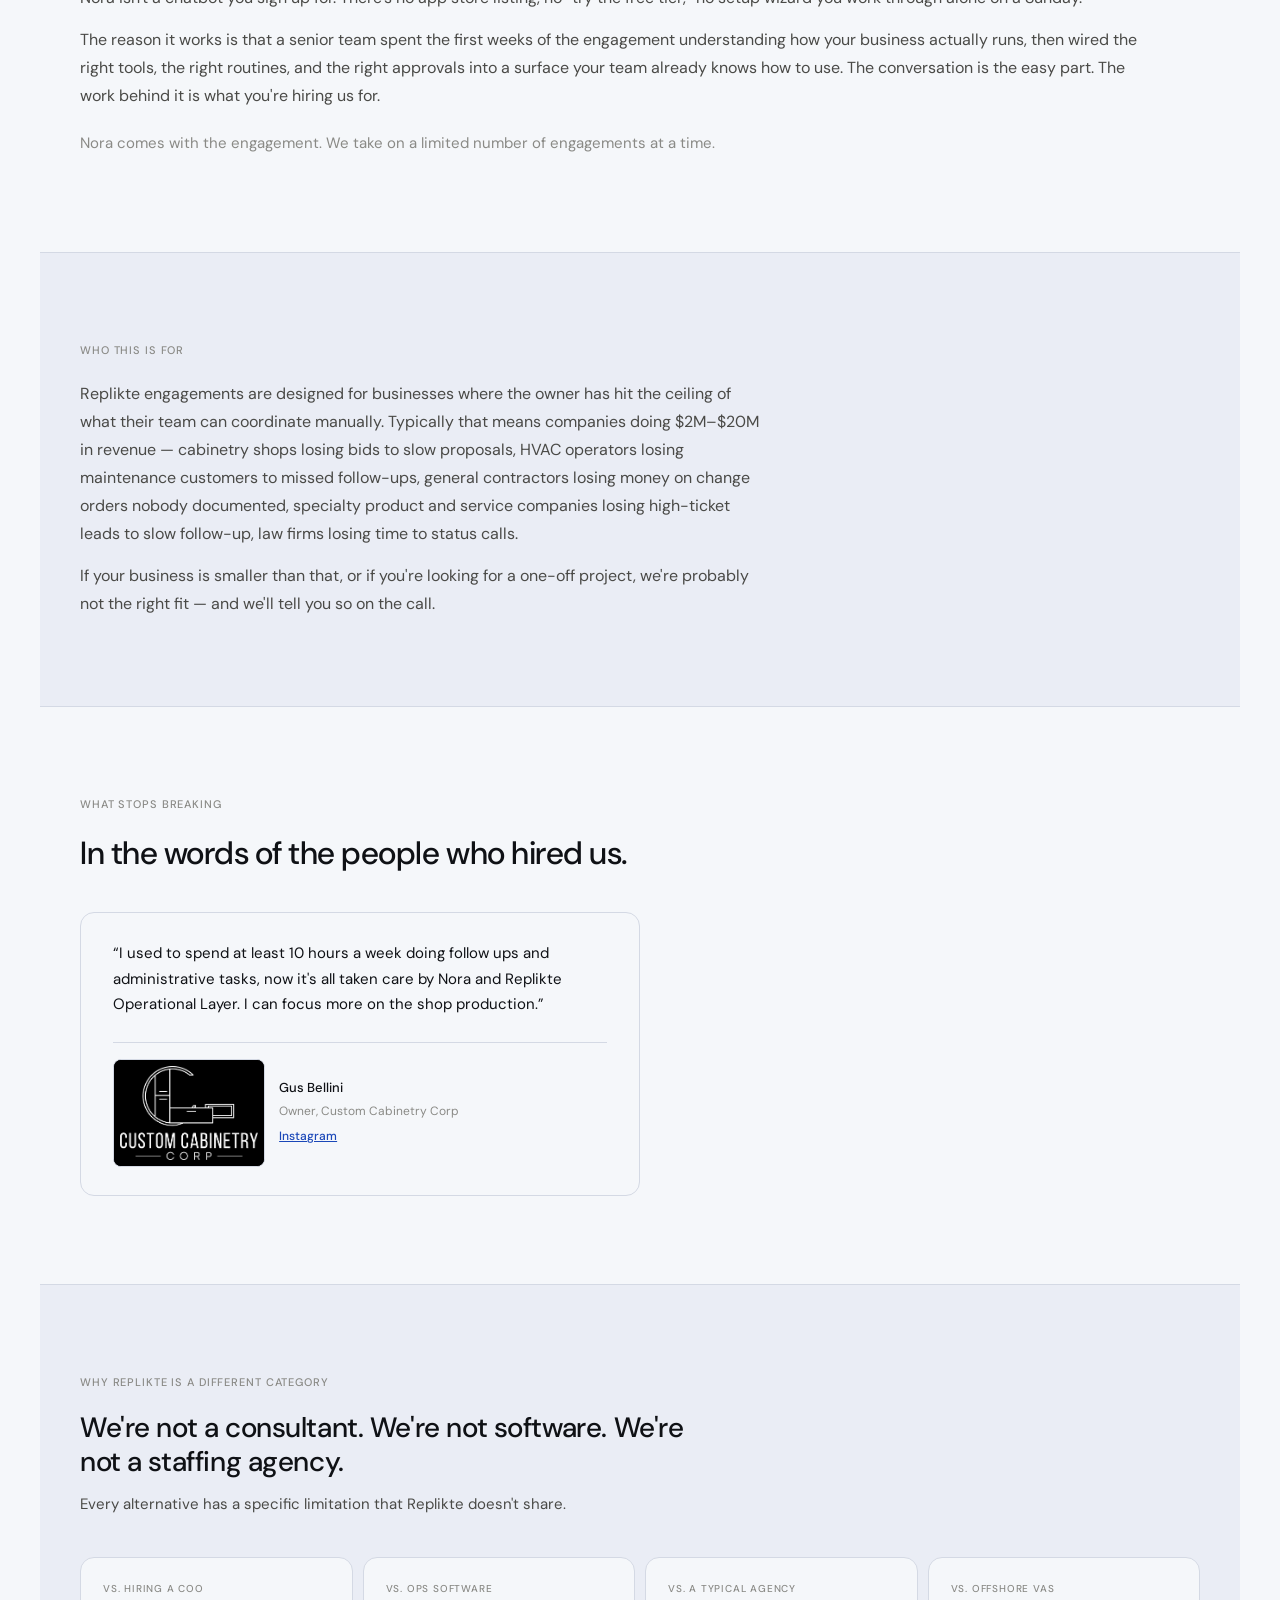
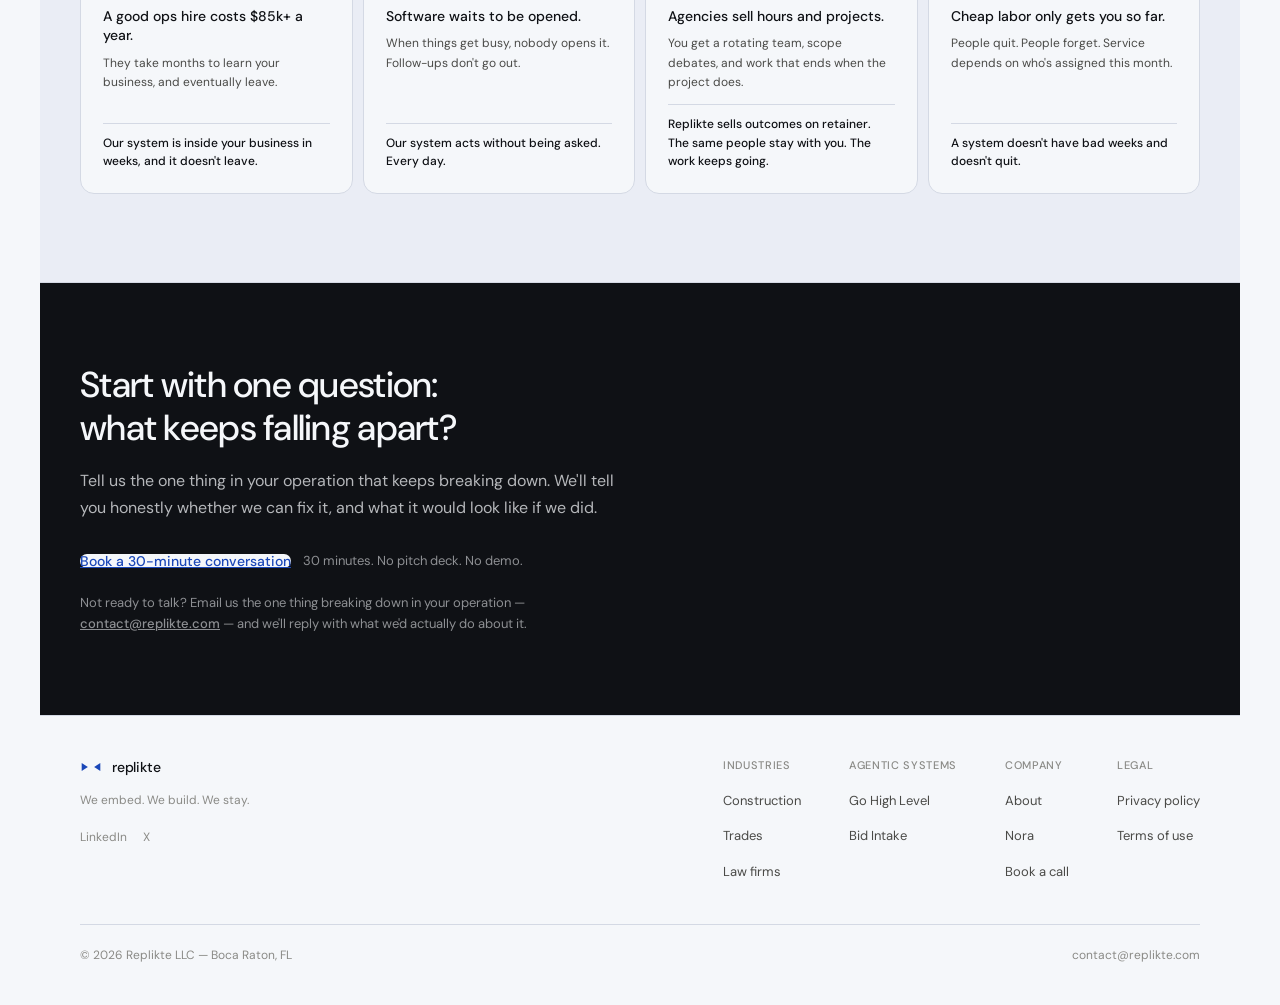
==== commit 358b2bd8: "Add Brett as co-founder and swap in the cabinetry logo. Hide the Evergreen testimonial and list Bret" ====
--- a/index.html
+++ b/index.html
@@ -608,22 +608,11 @@
         <article class="testimonial-card">
           <p class="testimonial-card__quote">&ldquo;I used to spend at least 10 hours a week doing follow ups and administrative tasks, now it&apos;s all taken care by Nora and Replikte Operational Layer. I can focus more on the shop production.&rdquo;</p>
           <div class="testimonial-card__foot testimonial-card__foot--brand">
-            <img class="testimonial-card__logo" src="images/customers/custom-cabinetry-corp.png" alt="" width="64" height="64">
+            <img class="testimonial-card__logo testimonial-card__logo--mark" src="images/customers/custom-cabinetry-corp.jpg" alt="" width="153" height="108">
             <div>
               <p class="testimonial-card__name">Gus Bellini</p>
               <p class="testimonial-card__title">Owner, Custom Cabinetry Corp</p>
               <a class="testimonial-card__link" href="https://www.instagram.com/yourcustomcabinetry/" target="_blank" rel="noopener noreferrer">Instagram</a>
-            </div>
-          </div>
-        </article>
-        <article class="testimonial-card">
-          <p class="testimonial-card__quote">&ldquo;Replikte took so many hours of the work I usually do or my VAs over GHL.&rdquo;</p>
-          <div class="testimonial-card__foot testimonial-card__foot--brand">
-            <img class="testimonial-card__logo testimonial-card__logo--wide" src="images/customers/evergreen-strategic-systems.png" alt="" width="160" height="60">
-            <div>
-              <p class="testimonial-card__name">Brett L.</p>
-              <p class="testimonial-card__title">Owner, Evergreen Strategic Systems</p>
-              <a class="testimonial-card__link" href="https://evergreenstrategicsystems.com" target="_blank" rel="noopener noreferrer">evergreenstrategicsystems.com</a>
             </div>
           </div>
         </article>
--- a/style.css
+++ b/style.css
@@ -2023,6 +2023,10 @@
   gap: 12px;
 }
 
+.testimonial-grid:has(> :only-child) {
+  grid-template-columns: minmax(0, 560px);
+}
+
 .testimonial-card {
   background: var(--color-canvas);
   border: 0.5px solid var(--color-line);
@@ -2070,11 +2074,69 @@
   box-sizing: content-box;
 }
 
+.testimonial-card__logo--mark {
+  width: auto;
+  height: 108px;
+  max-width: 168px;
+  object-fit: contain;
+  background: #000;
+  border-radius: 8px;
+}
+
 .testimonial-card__link {
   display: inline-block;
   margin-top: 4px;
   font-size: 12px;
   font-weight: 500;
+}
+
+.founder-card {
+  display: flex;
+  flex-direction: column;
+  gap: 12px;
+  margin-top: 28px;
+  padding: 24px;
+  background: var(--color-canvas);
+  border: 0.5px solid var(--color-line);
+  border-radius: var(--radius-lg);
+}
+
+.founder-card__head {
+  display: flex;
+  flex-direction: column;
+  gap: 4px;
+}
+
+.founder-card__name {
+  font-size: 20px;
+  font-weight: 500;
+  line-height: 1.25;
+  letter-spacing: -0.01em;
+}
+
+.founder-card__role {
+  font-size: 14px;
+  font-weight: 500;
+  line-height: 1.4;
+  color: var(--color-signal);
+}
+
+.founder-card__bio {
+  font-size: 15px;
+  line-height: 1.6;
+  color: var(--color-text-secondary);
+}
+
+.founder-card__list {
+  margin: 0;
+  padding-left: 1.15em;
+  font-size: 15px;
+  line-height: 1.5;
+  color: var(--color-text-primary);
+}
+
+.founder-card__list li + li {
+  margin-top: 4px;
 }
 
 .testimonial-card__name {
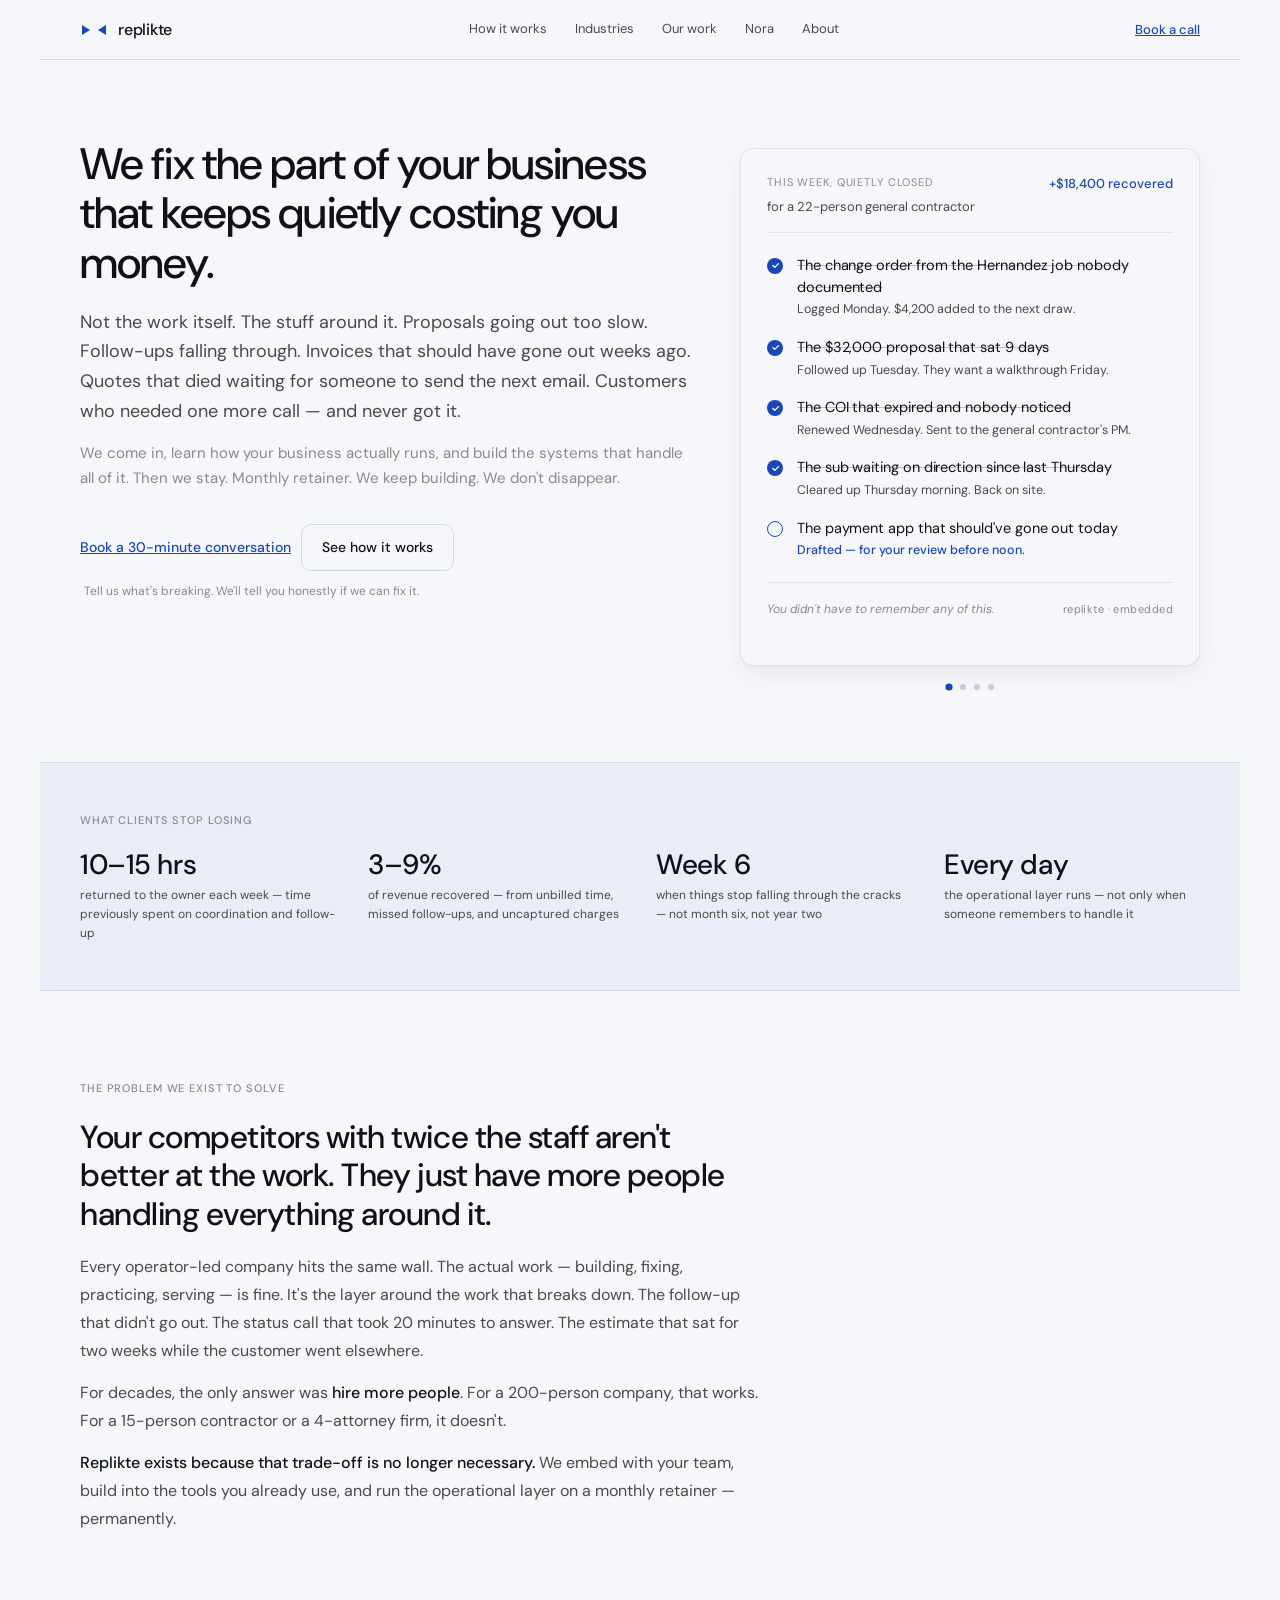
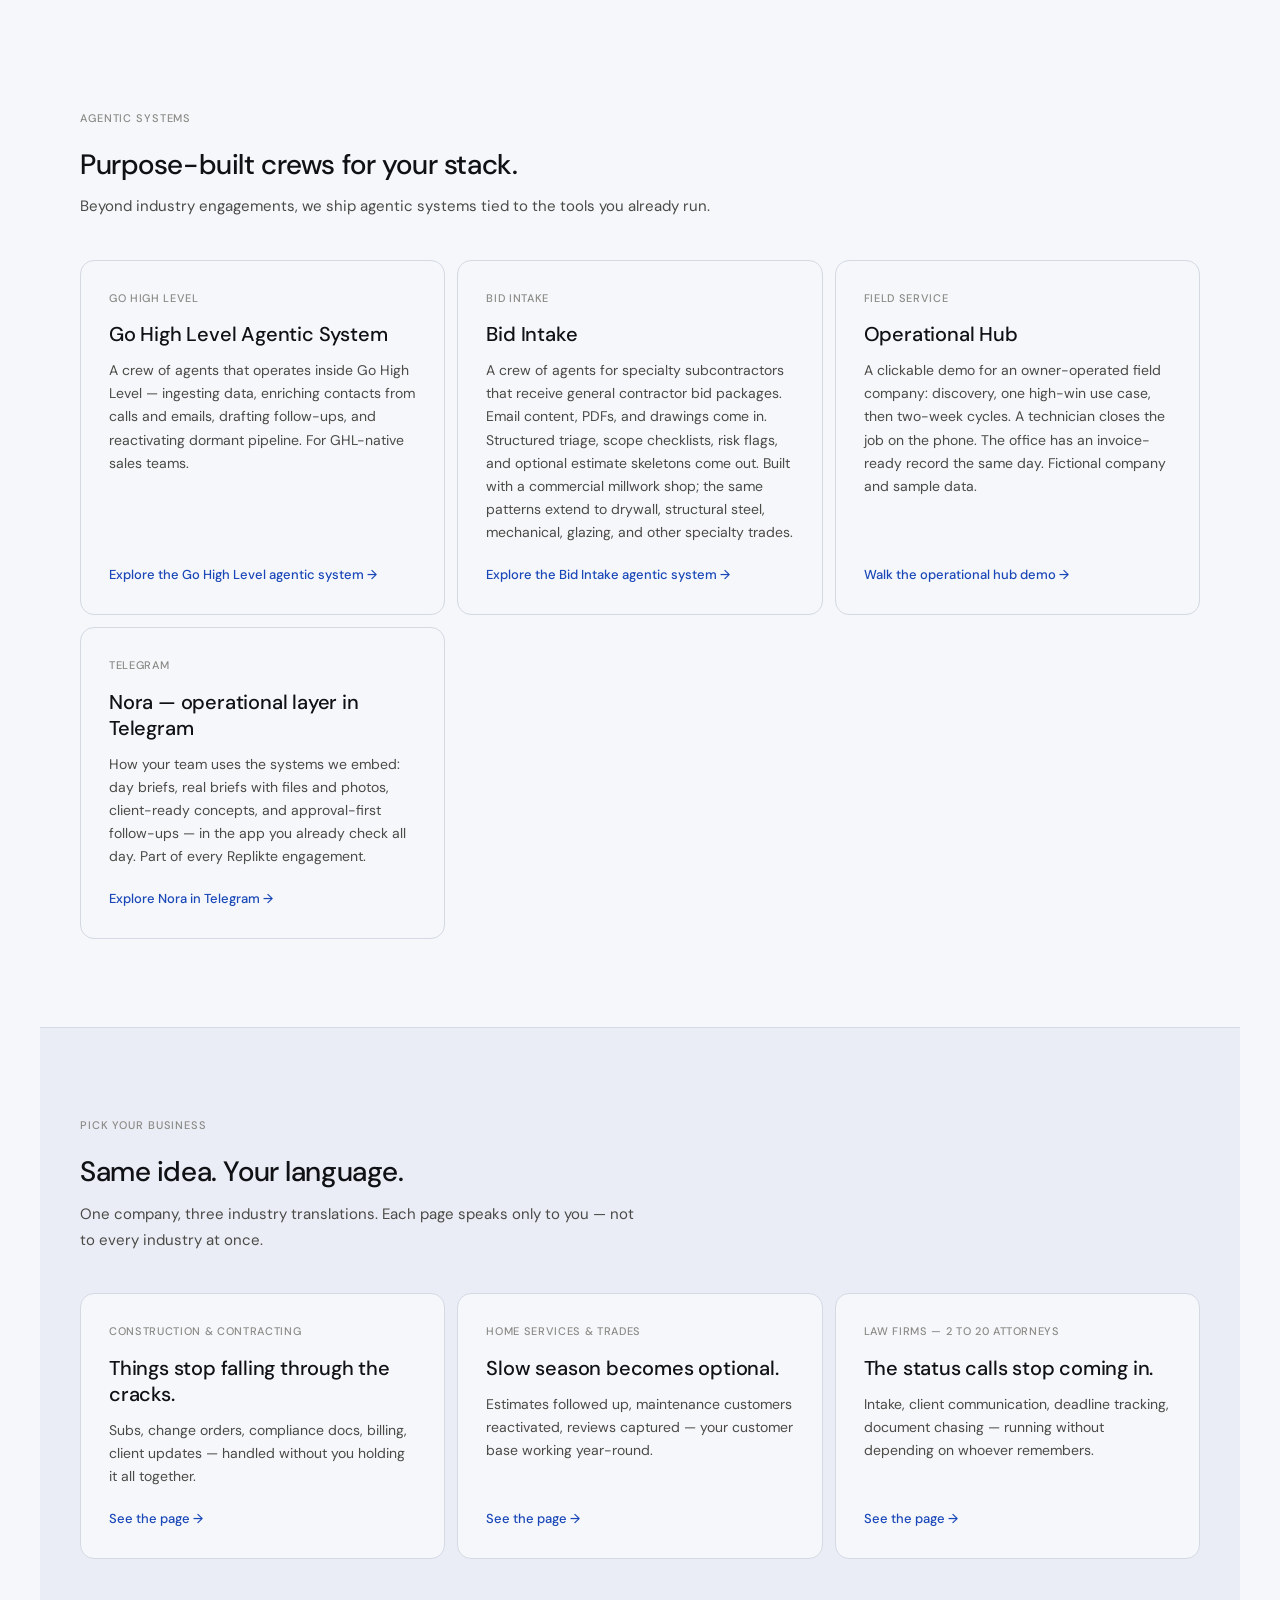
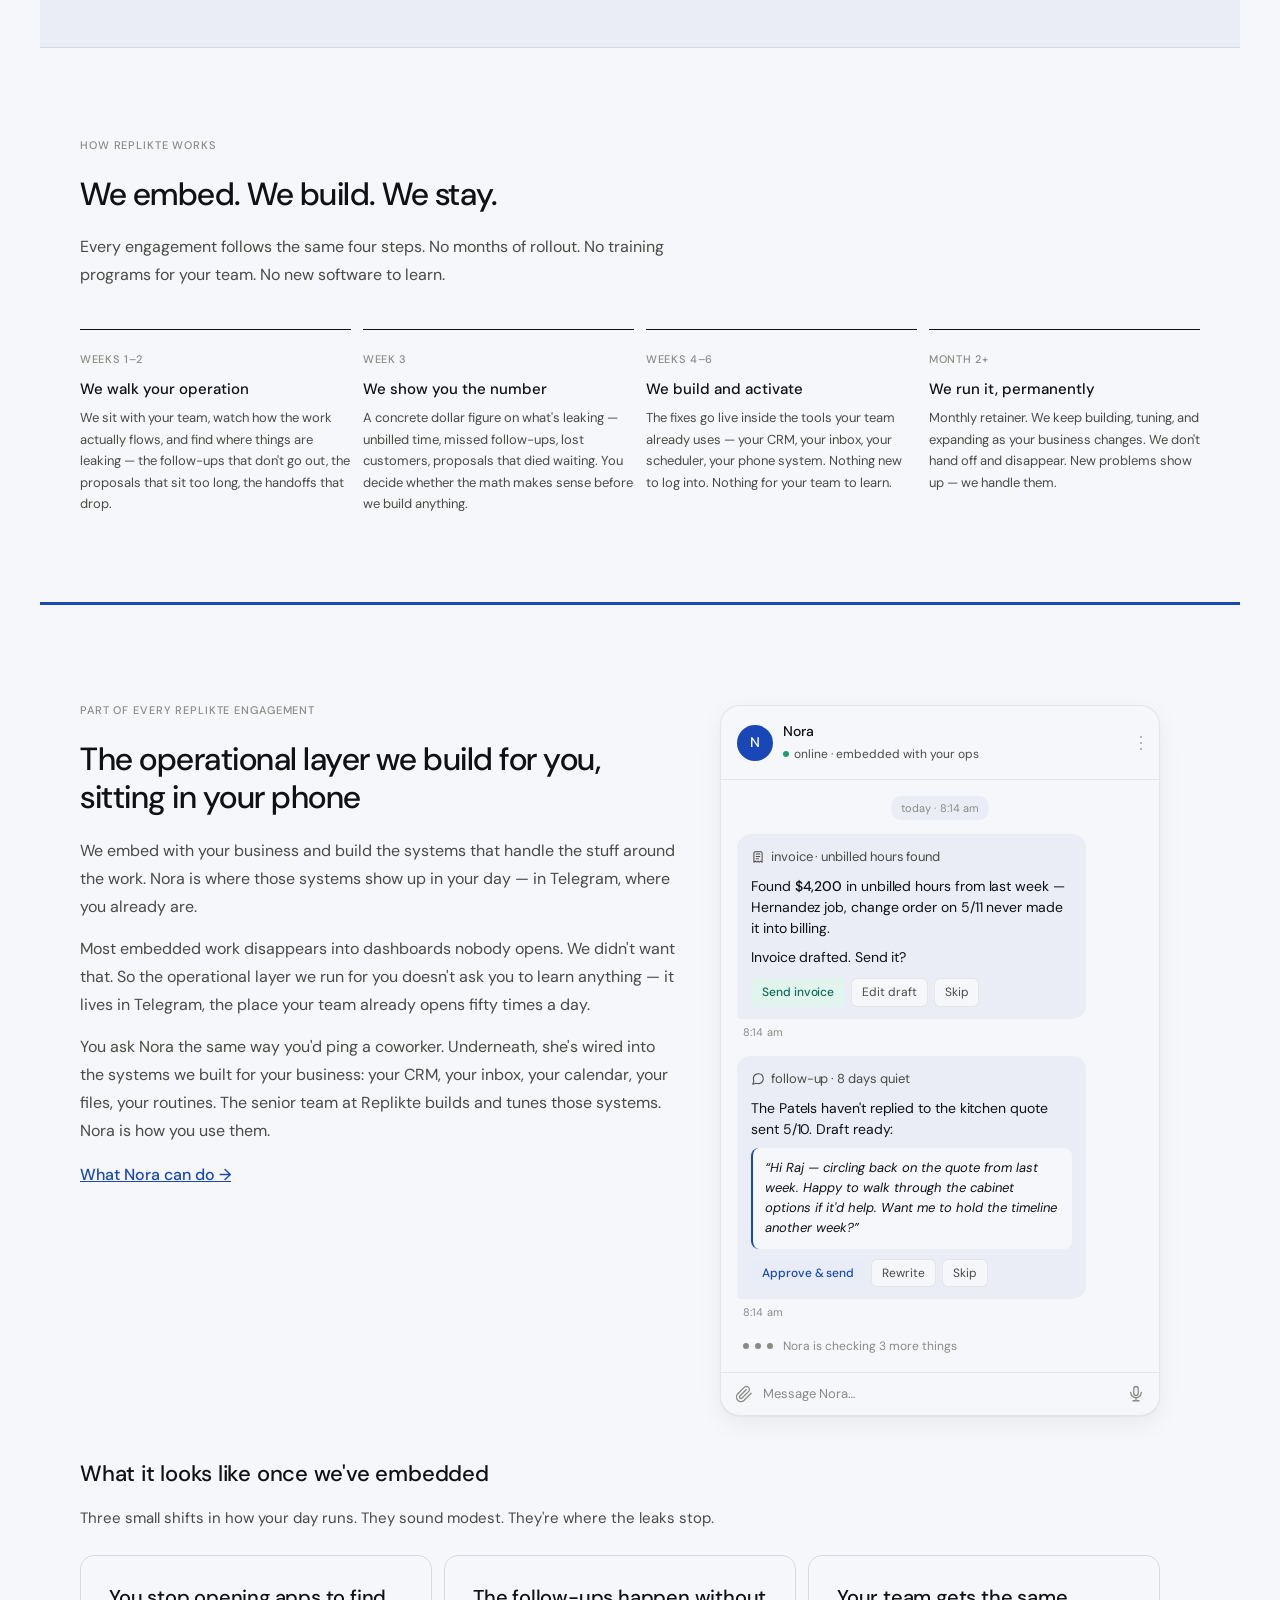
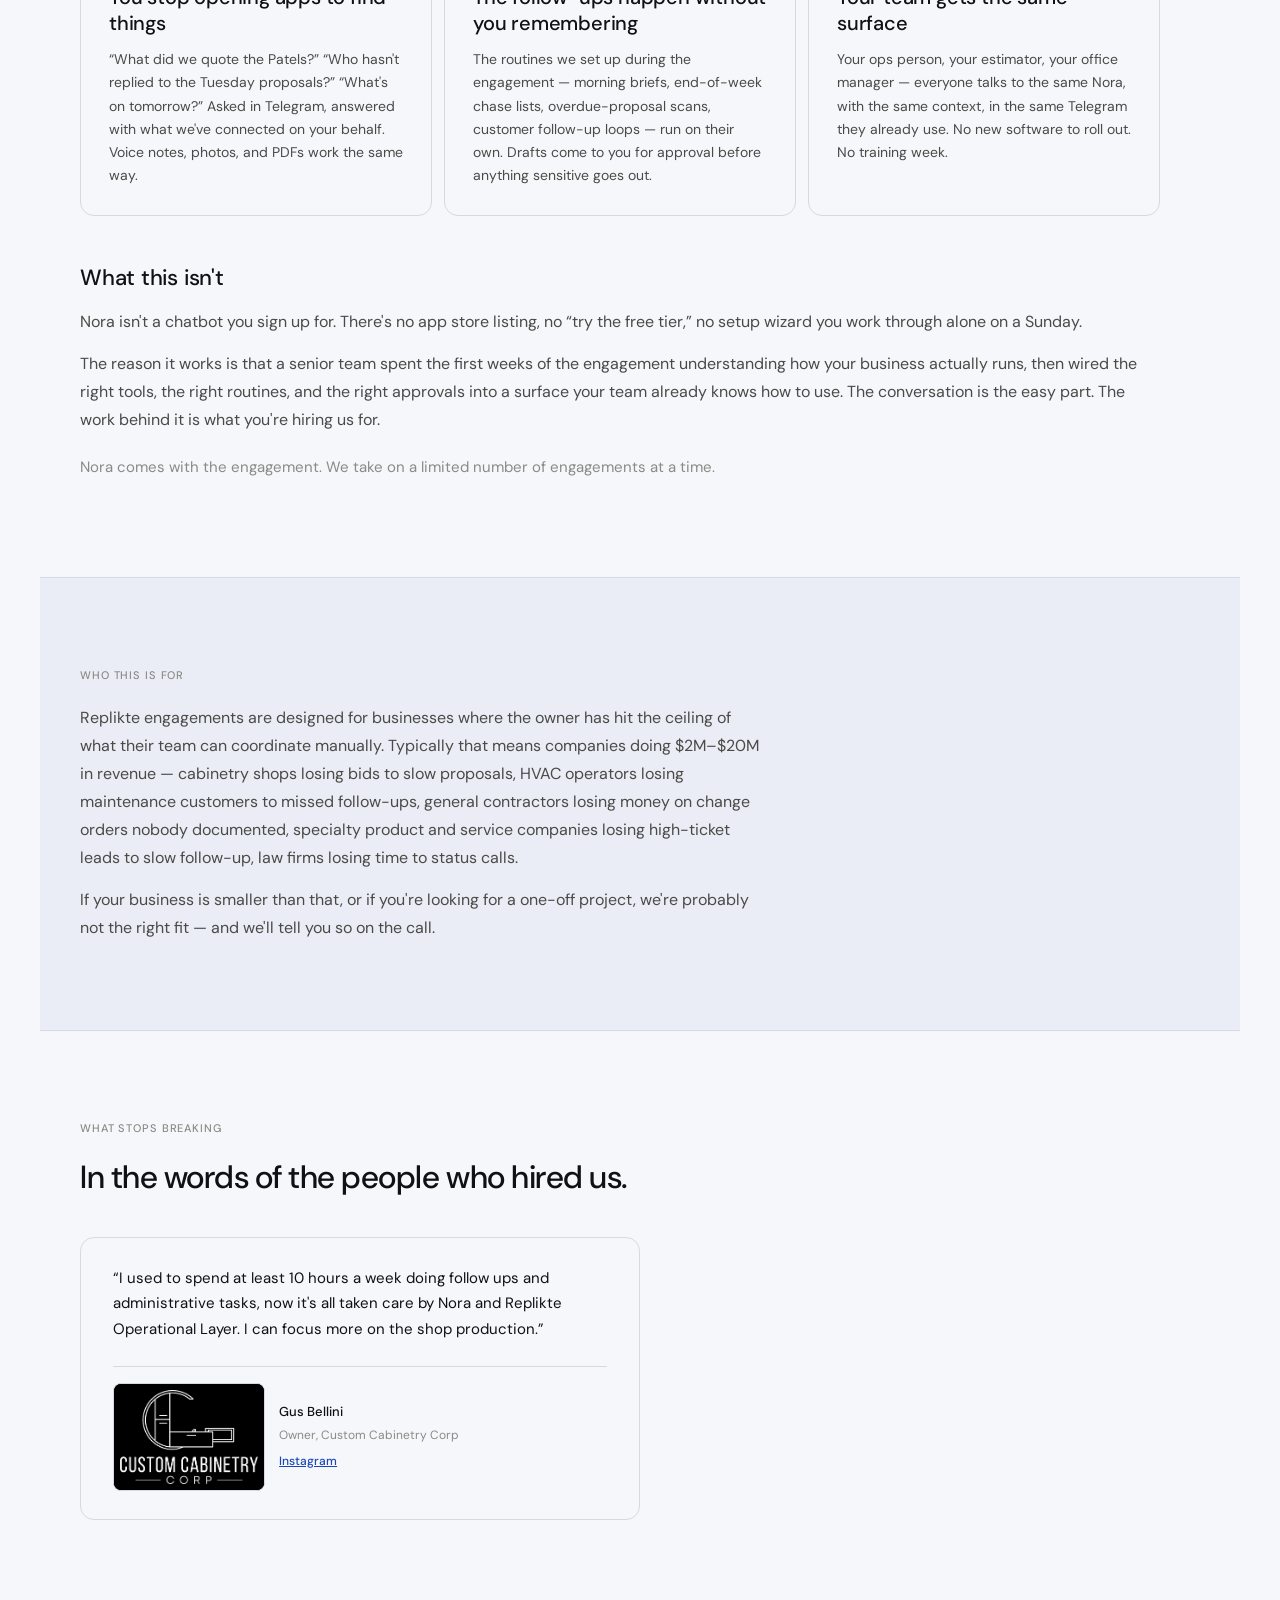
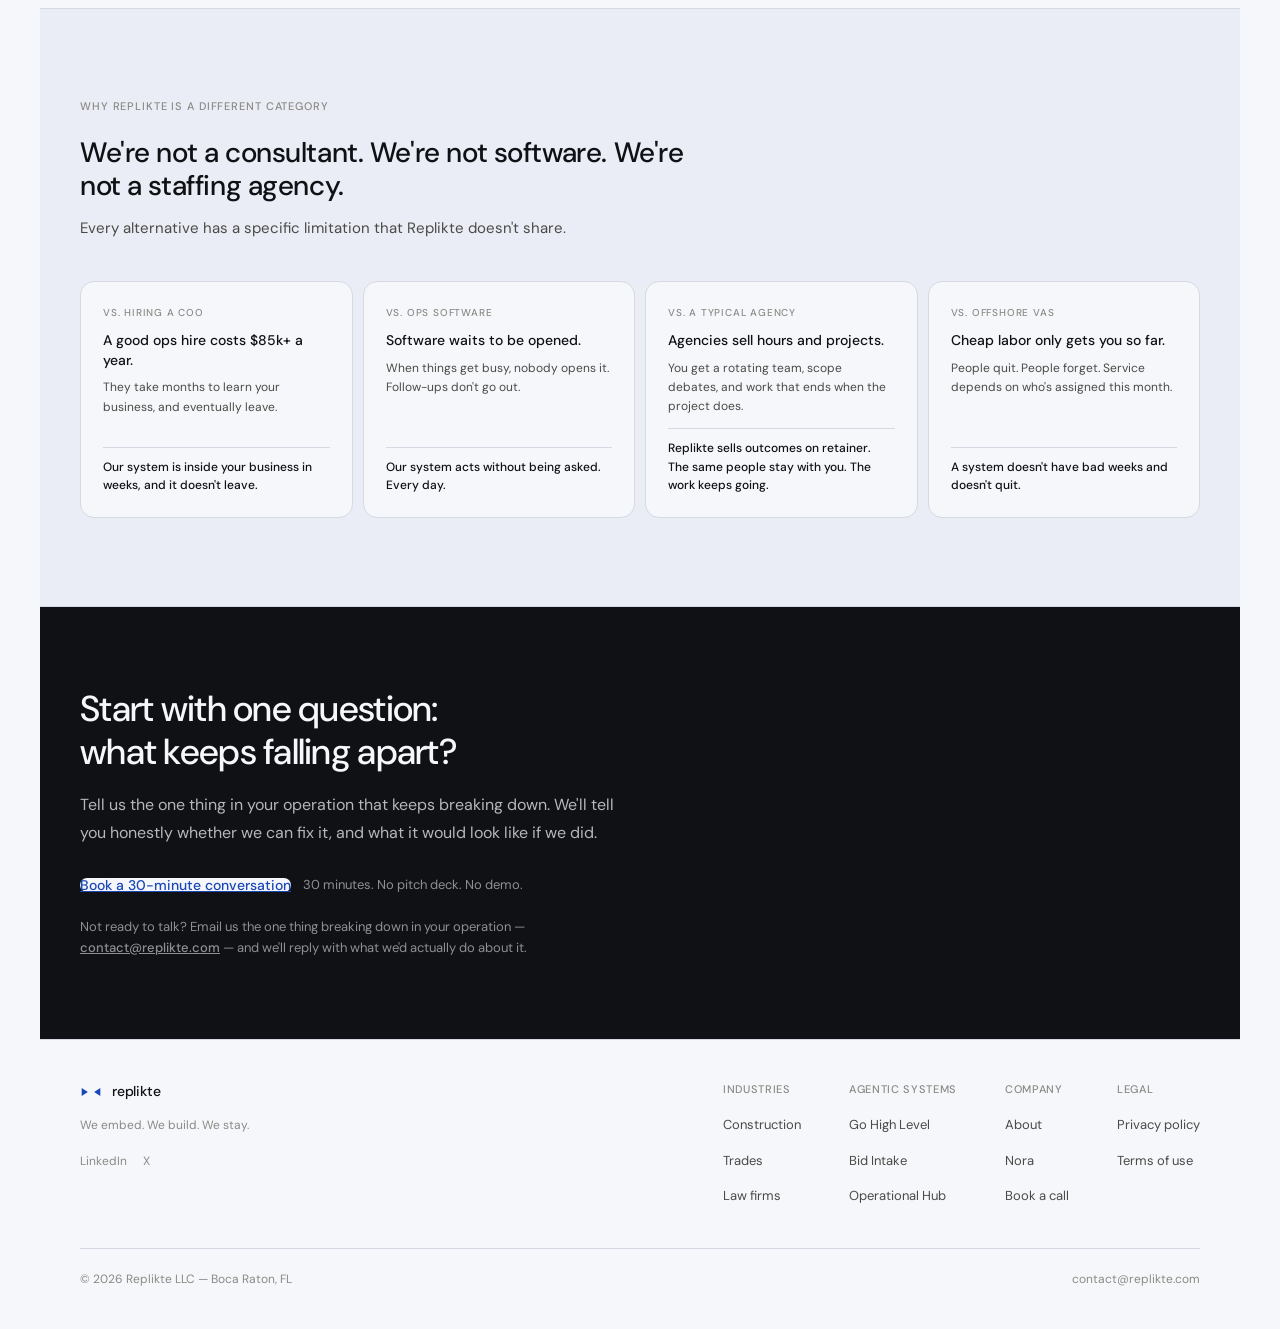
==== commit e34967d9: "Add a clickable Operational Hub demo under Agentic Systems. Give presenters a fictional field-servic" ====
--- a/index.html
+++ b/index.html
@@ -408,6 +408,12 @@
           <p class="industry-card__body">A crew of agents for specialty subcontractors that receive general contractor bid packages. Email content, PDFs, and drawings come in. Structured triage, scope checklists, risk flags, and optional estimate skeletons come out. Built with a commercial millwork shop; the same patterns extend to drywall, structural steel, mechanical, glazing, and other specialty trades.</p>
           <span class="industry-card__link">Explore the Bid Intake agentic system →</span>
         </a>
+        <a class="industry-card" href="operational-hub.html">
+          <p class="industry-card__tag">Field service</p>
+          <p class="industry-card__title">Operational Hub</p>
+          <p class="industry-card__body">A clickable demo for an owner-operated field company: discovery, one high-win use case, then two-week cycles. A technician closes the job on the phone. The office has an invoice-ready record the same day. Fictional company and sample data.</p>
+          <span class="industry-card__link">Walk the operational hub demo →</span>
+        </a>
         <a class="industry-card" href="nora.html">
           <p class="industry-card__tag">Telegram</p>
           <p class="industry-card__title">Nora — operational layer in Telegram</p>
@@ -691,6 +697,7 @@
           <ul>
             <li><a href="ghl.html">Go High Level</a></li>
             <li><a href="bid-intake.html">Bid Intake</a></li>
+            <li><a href="operational-hub.html">Operational Hub</a></li>
           </ul>
         </div>
         <div class="footer__col">
--- a/style.css
+++ b/style.css
@@ -1,4 +1,4 @@
-@import url('https://fonts.googleapis.com/css2?family=DM+Sans:wght@400;500&family=Source+Serif+4:opsz,wght@8..60,400;8..60,500&display=swap');
+@import url('https://fonts.googleapis.com/css2?family=DM+Sans:wght@400;500;600&family=Source+Serif+4:opsz,wght@8..60,400;8..60,500&display=swap');
 
 /* Design system — from redesign/ */
 :root {
@@ -3310,3 +3310,220 @@
     font-size: 18px;
   }
 }
+
+/* —— Operational hub demo —— */
+.section--hub {
+  padding: 32px 16px 56px;
+}
+
+.hub-script {
+  max-width: 1120px;
+  margin: 0 auto 16px;
+  background: #fff;
+  border: 1px solid #D4D9E4;
+  border-radius: 14px;
+  padding: 8px 16px 16px;
+  color: #0F1115;
+}
+
+.hub-script summary {
+  min-height: 44px;
+  display: flex;
+  align-items: center;
+  cursor: pointer;
+  font-weight: 600;
+}
+
+.hub-script ol {
+  margin: 8px 0 0 1.2rem;
+  color: #4A4A47;
+}
+
+.hub-script li { margin-bottom: 8px; }
+
+.hub-app {
+  max-width: 1120px;
+  margin: 0 auto;
+  background: #F5F7FA;
+  color: #0F1115;
+  border: 1px solid #D4D9E4;
+  border-radius: 20px;
+  font-family: "DM Sans", sans-serif;
+  line-height: 1.5;
+}
+
+.hub-app h2, .hub-app h3 { font-weight: 600; letter-spacing: -0.01em; line-height: 1.3; }
+.hub-app h2 { font-size: 22px; margin: 8px 0; }
+.hub-app h3 { font-size: 16px; margin: 0 0 6px; }
+.hub-app p { margin: 0 0 8px; }
+.hub-muted { color: #4A4A47; }
+.hub-k { font-weight: 600; }
+
+.hub-bar {
+  padding: 16px;
+  background: #fff;
+  border-bottom: 1px solid #D4D9E4;
+  border-radius: 20px 20px 0 0;
+}
+
+.hub-bar__brand { display: flex; flex-wrap: wrap; align-items: center; gap: 10px; }
+.hub-logo { display: inline-flex; align-items: center; gap: 8px; font-weight: 600; letter-spacing: -0.02em; }
+.hub-badge, .hub-sample {
+  display: inline-block;
+  background: #EAEDF5;
+  color: #0F1115;
+  border: 1px solid #D4D9E4;
+  border-radius: 20px;
+  padding: 4px 10px;
+  font-size: 13px;
+  font-weight: 600;
+}
+.hub-sample { color: #4A4A47; border-radius: 6px; font-size: 12px; margin-left: 6px; }
+.hub-company { font-weight: 600; margin-top: 8px; }
+.hub-cycle-note { color: #4A4A47; margin-top: 8px; }
+
+.hub-controls, .hub-switch, .hub-row, .hub-release, .hub-cert-row {
+  display: flex;
+  flex-wrap: wrap;
+  gap: 8px;
+  align-items: center;
+}
+.hub-controls { margin-top: 12px; }
+.hub-release, .hub-cert-row { margin-top: 10px; }
+
+.hub-app button, .hub-app summary {
+  font: inherit;
+  font-weight: 500;
+  min-height: 44px;
+  border-radius: 10px;
+  border: 1px solid #D4D9E4;
+  background: #fff;
+  color: #0F1115;
+  padding: 10px 14px;
+  cursor: pointer;
+}
+.hub-app button:focus-visible, .hub-app a:focus-visible, .hub-app input:focus-visible,
+.hub-app select:focus-visible, .hub-app textarea:focus-visible, .hub-app summary:focus-visible {
+  outline: 2px solid #1A47B8;
+  outline-offset: 2px;
+}
+.hub-switch__btn.is-on, .hub-app .hub-primary {
+  background: #1A47B8;
+  color: #fff;
+  border-color: #1A47B8;
+}
+.hub-tech .hub-primary { width: 100%; }
+
+.hub-body { padding: 16px; }
+.hub-tech { max-width: 390px; margin: 0 auto; }
+.hub-wide { max-width: 1080px; }
+
+.hub-app label { display: block; font-weight: 600; margin: 12px 0 6px; }
+.hub-app input, .hub-app select, .hub-app textarea {
+  width: 100%;
+  min-height: 44px;
+  border: 1px solid #D4D9E4;
+  border-radius: 6px;
+  background: #fff;
+  color: #0F1115;
+  padding: 8px 12px;
+  font: inherit;
+}
+.hub-app textarea { min-height: 88px; resize: vertical; }
+.hub-check { display: flex; align-items: center; gap: 10px; min-height: 44px; font-weight: 500; }
+.hub-check input { width: 22px; height: 22px; min-height: 22px; }
+
+.hub-card {
+  background: #fff;
+  color: #0F1115;
+  border: 1px solid #D4D9E4;
+  border-radius: 14px;
+  padding: 14px;
+  margin: 12px 0;
+}
+.hub-card--focus { border: 2px solid #1A47B8; }
+.hub-card .hub-primary { margin-top: 8px; }
+
+.hub-chip {
+  display: inline-block;
+  border-radius: 6px;
+  padding: 4px 8px;
+  font-size: 13px;
+  font-weight: 600;
+  background: #EAEDF5;
+  color: #0F1115;
+}
+.hub-chip--in_progress { background: #E7EEFF; color: #1A47B8; }
+.hub-chip--completed, .hub-chip--approved { background: #F3EFE2; color: #0F1115; }
+.hub-chip--ready_to_invoice, .hub-chip--pass { background: #E1F5EE; color: #0F6E56; }
+.hub-chip--needs_follow_up, .hub-chip--fail { background: #FDECEC; color: #7A1E1E; }
+.hub-chip--exported { background: #EAEDF5; color: #0F1115; }
+
+.hub-trail { display: flex; flex-wrap: wrap; gap: 6px; list-style: none; padding: 0; margin: 8px 0; }
+.hub-trail li { border: 1px solid #D4D9E4; border-radius: 6px; padding: 4px 8px; font-size: 12px; font-weight: 600; color: #4A4A47; background: #fff; }
+.hub-trail .is-done { color: #0F6E56; background: #E1F5EE; border-color: #E1F5EE; }
+.hub-trail .is-now { color: #0F1115; background: #fff; border-color: #1A47B8; }
+
+.hub-list { margin: 8px 0 8px 1.1rem; }
+.hub-list li { margin-bottom: 8px; }
+.hub-list button { margin-top: 6px; }
+
+#sig-pad {
+  width: 100%;
+  height: 160px;
+  background: #fff;
+  border: 1px solid #D4D9E4;
+  border-radius: 10px;
+  touch-action: none;
+  display: block;
+}
+.hub-sig-img { width: 100%; height: auto; background: #fff; border: 1px solid #D4D9E4; border-radius: 10px; }
+
+.hub-photos { display: flex; flex-wrap: wrap; gap: 10px; }
+.hub-photos figure { margin: 0; max-width: 140px; }
+.hub-photos img { width: 120px; height: 90px; object-fit: cover; border: 1px solid #D4D9E4; border-radius: 10px; background: #fff; }
+.hub-photos figcaption { font-size: 13px; color: #4A4A47; }
+
+.hub-notice { margin-top: 12px; padding: 12px 14px; border-radius: 10px; background: #E1F5EE; color: #0F6E56; }
+.hub-notice:empty { display: none; }
+.hub-notice--bad { background: #FDECEC; color: #7A1E1E; }
+
+.hub-table-wrap { overflow-x: auto; max-width: 100%; margin: 8px 0 16px; }
+.hub-table { width: 100%; min-width: 720px; border-collapse: collapse; background: #fff; }
+.hub-table caption { text-align: left; caption-side: bottom; padding-top: 8px; color: #4A4A47; font-size: 14px; }
+.hub-table th, .hub-table td { border-bottom: 1px solid #D4D9E4; text-align: left; padding: 10px 12px; vertical-align: top; font-size: 14px; }
+.hub-table th { font-weight: 600; }
+
+.hub-board { display: grid; grid-template-columns: repeat(5, minmax(180px, 1fr)); gap: 10px; overflow-x: auto; }
+.hub-col { min-width: 180px; }
+.hub-stats { display: grid; grid-template-columns: repeat(4, 1fr); gap: 10px; margin: 12px 0; }
+.hub-stat { background: #fff; border: 1px solid #D4D9E4; border-radius: 14px; padding: 14px; }
+.hub-stat__value { font-size: 28px; font-weight: 600; letter-spacing: -0.02em; }
+.hub-chart, .hub-matrix { width: 100%; height: auto; background: #fff; border: 1px solid #D4D9E4; border-radius: 14px; }
+
+.hub-swim, .hub-road, .hub-cycles { list-style: none; padding: 0; margin: 12px 0; display: grid; gap: 8px; }
+.hub-swim li, .hub-road li, .hub-cycles li {
+  background: #fff;
+  border: 1px solid #D4D9E4;
+  border-radius: 14px;
+  padding: 14px;
+}
+.hub-swim__lane { display: block; font-weight: 600; }
+.hub-swim li.is-lost { border-color: #7A1E1E; }
+.hub-swim strong { color: #7A1E1E; }
+.hub-road li { display: flex; justify-content: space-between; gap: 12px; align-items: center; }
+.hub-feedback { display: grid; grid-template-columns: 1fr 1fr; gap: 10px; }
+
+@media (min-width: 800px) {
+  .section--hub { padding: 48px 40px 80px; }
+  .hub-bar { position: sticky; top: 60px; z-index: 20; }
+}
+
+@media (max-width: 800px) {
+  .hub-stats, .hub-feedback { grid-template-columns: 1fr 1fr; }
+  .hub-road li { flex-direction: column; align-items: flex-start; }
+}
+
+@media (max-width: 520px) {
+  .hub-stats, .hub-feedback { grid-template-columns: 1fr; }
+}
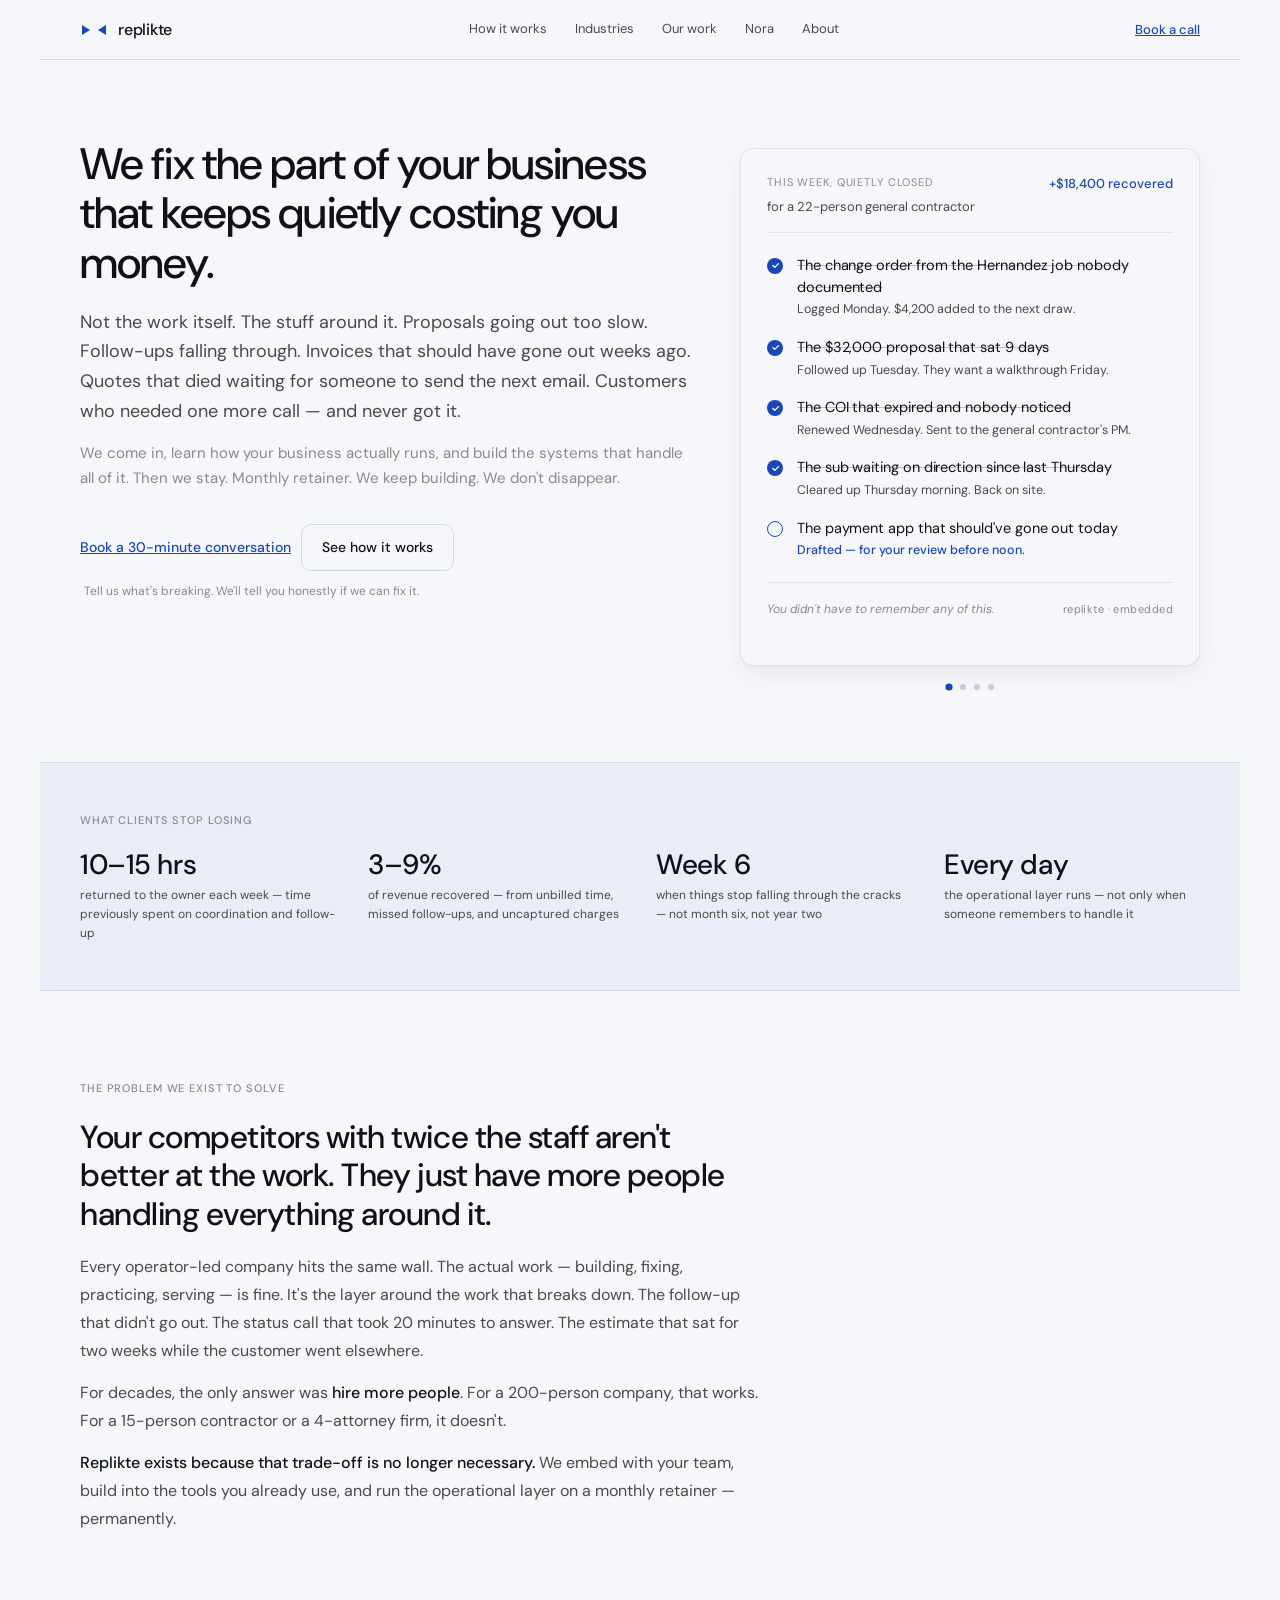
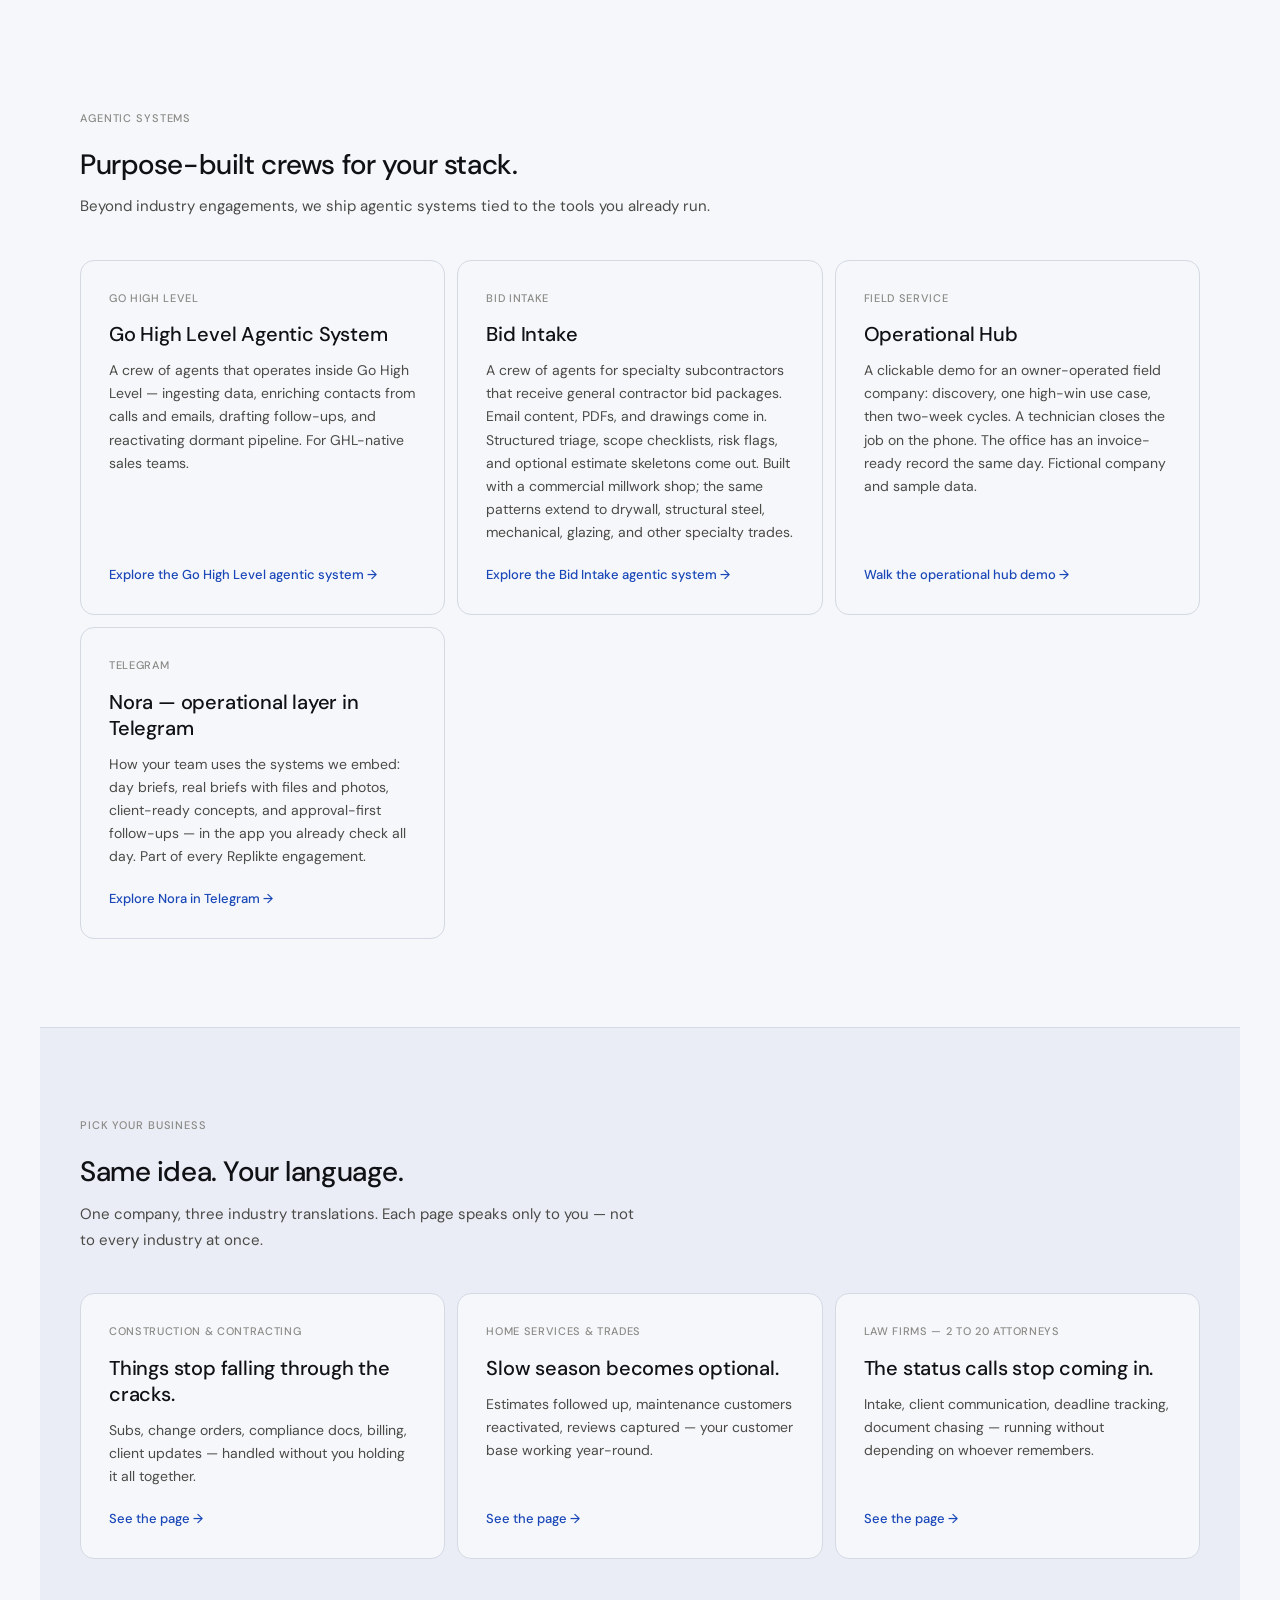
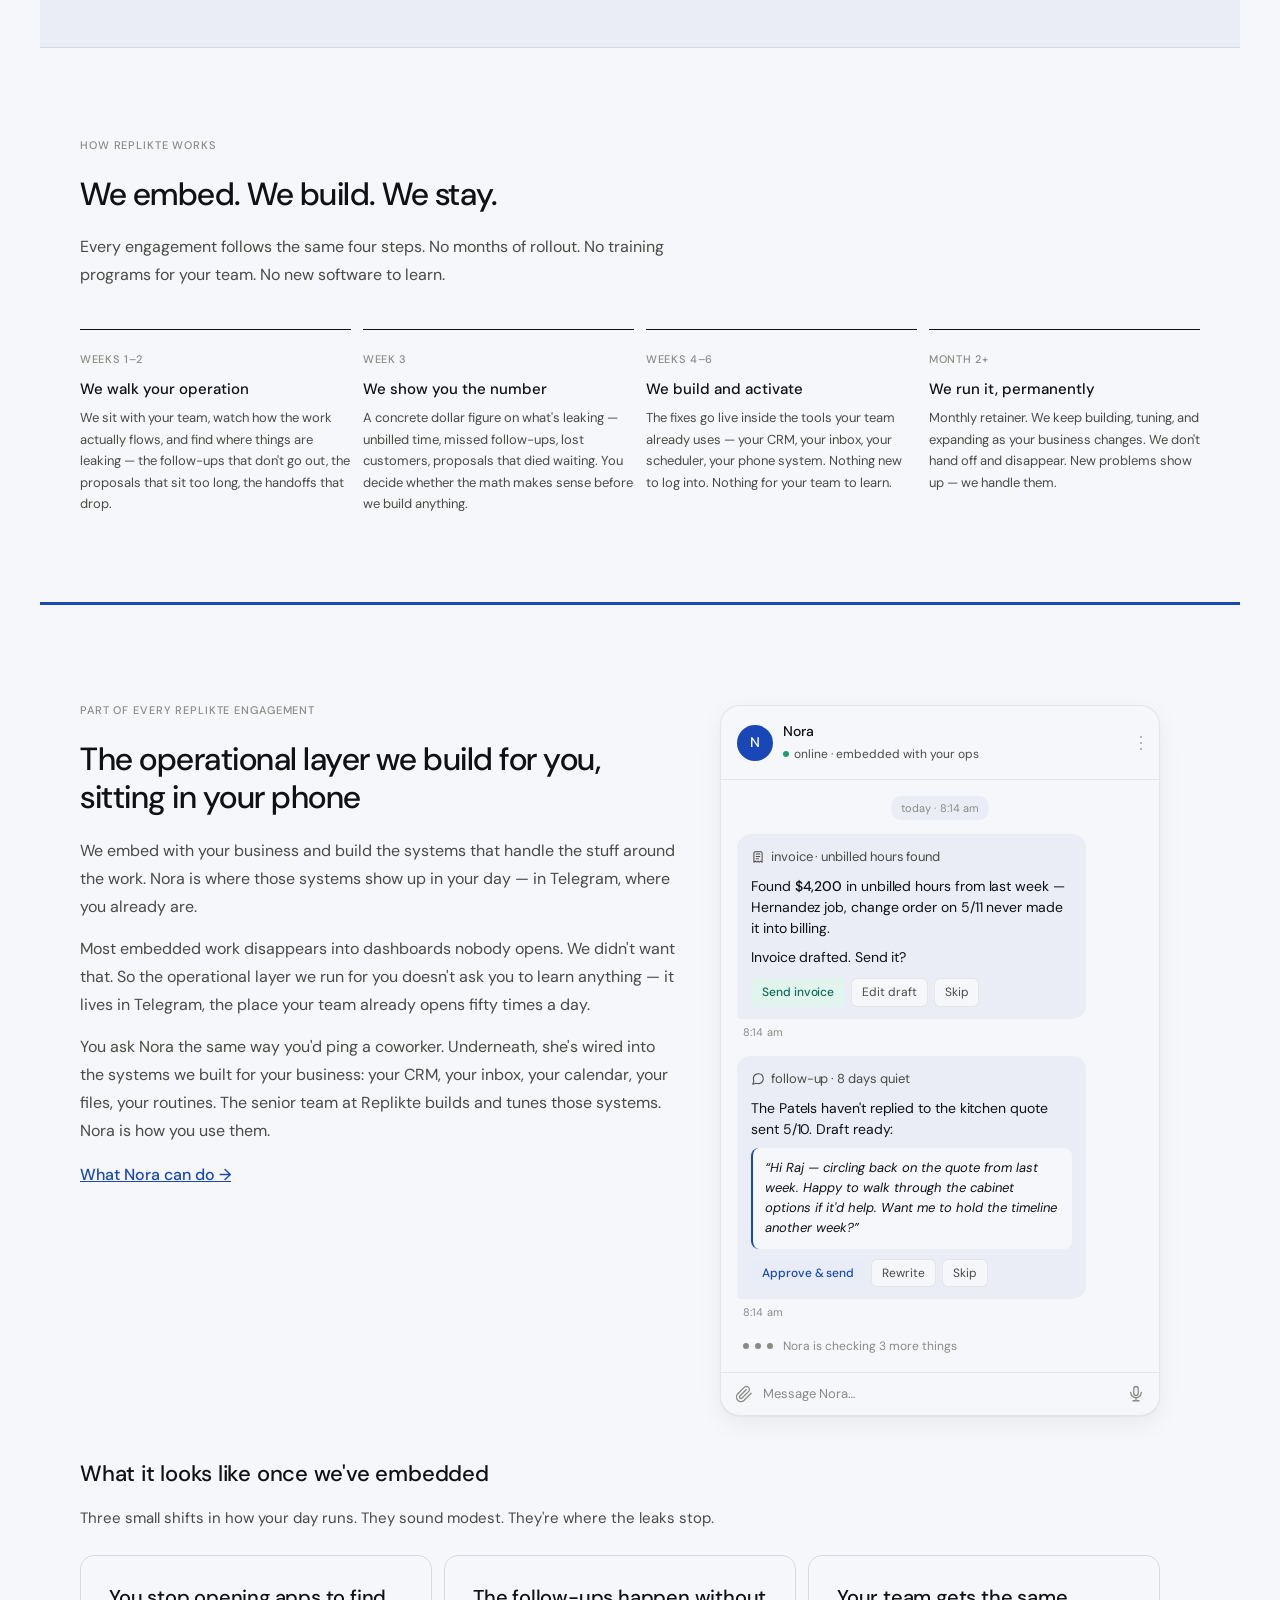
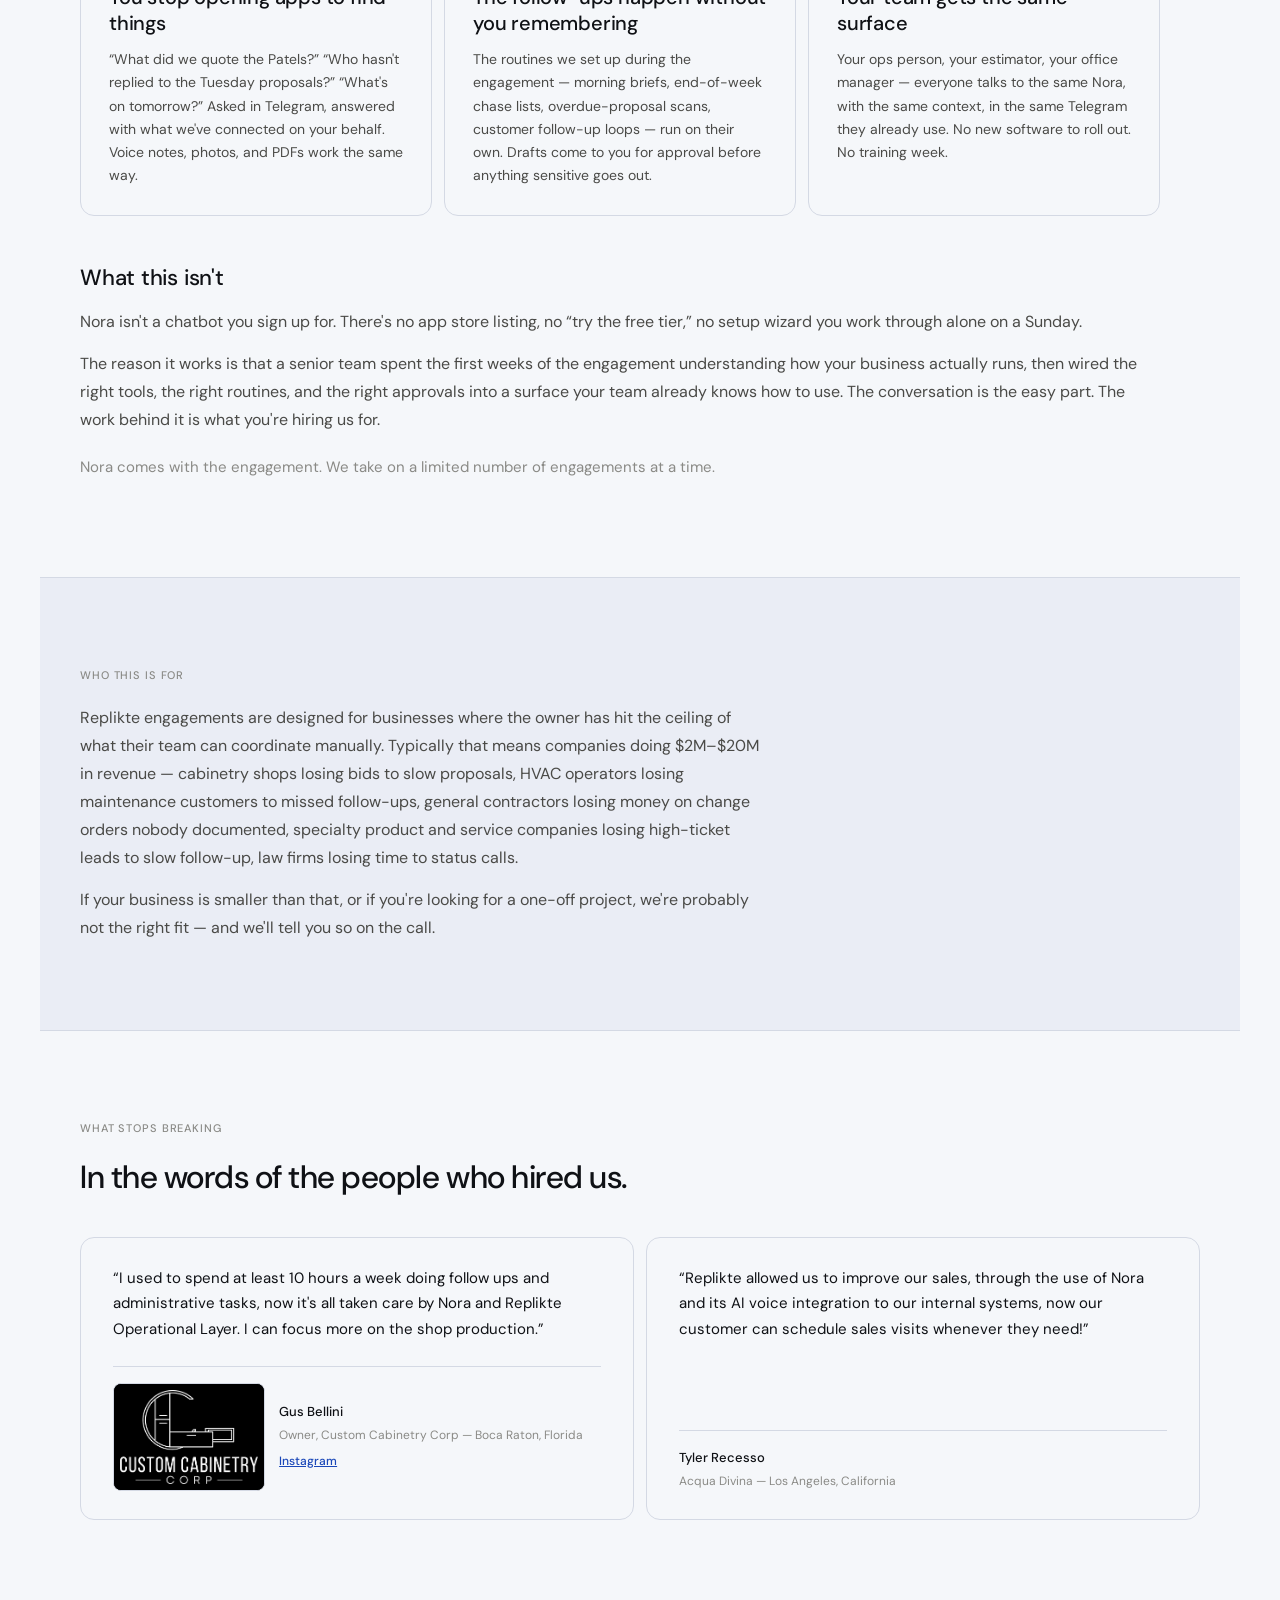
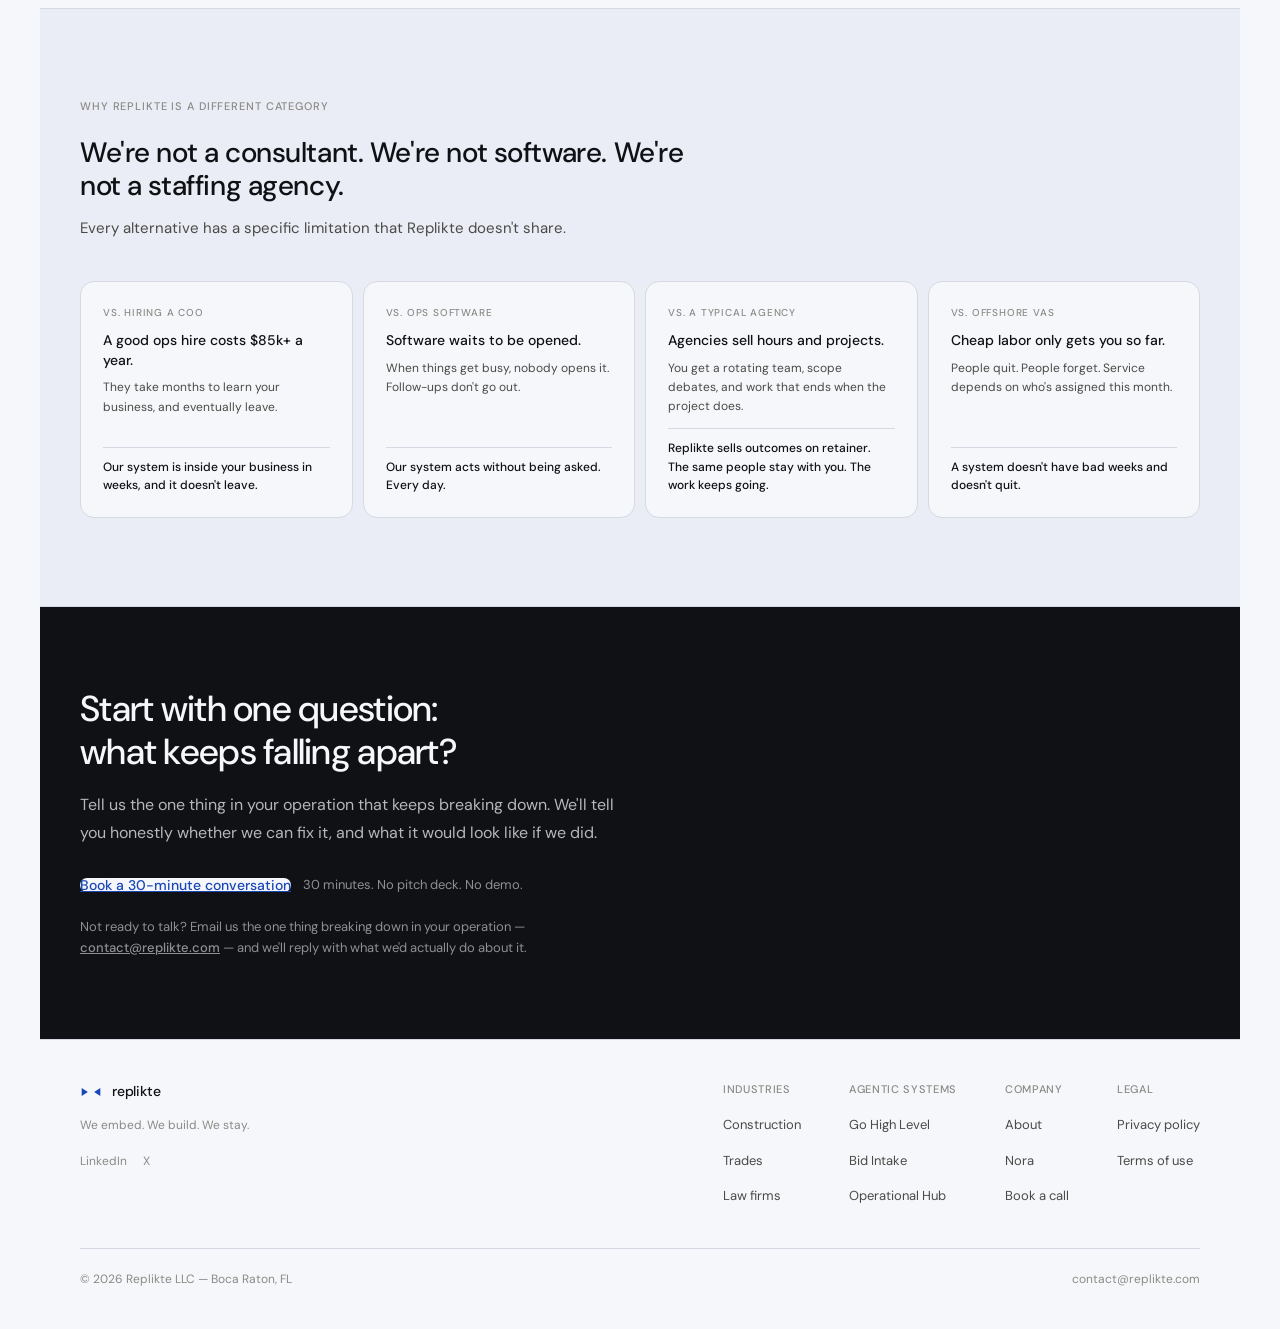
==== commit 067ba8e2: "Add Tyler Recesso's Acqua Divina testimonial. Also note that Custom Cabinetry is in Boca Raton.  Co-" ====
--- a/index.html
+++ b/index.html
@@ -617,9 +617,16 @@
             <img class="testimonial-card__logo testimonial-card__logo--mark" src="images/customers/custom-cabinetry-corp.jpg" alt="" width="153" height="108">
             <div>
               <p class="testimonial-card__name">Gus Bellini</p>
-              <p class="testimonial-card__title">Owner, Custom Cabinetry Corp</p>
+              <p class="testimonial-card__title">Owner, Custom Cabinetry Corp — Boca Raton, Florida</p>
               <a class="testimonial-card__link" href="https://www.instagram.com/yourcustomcabinetry/" target="_blank" rel="noopener noreferrer">Instagram</a>
             </div>
+          </div>
+        </article>
+        <article class="testimonial-card">
+          <p class="testimonial-card__quote">&ldquo;Replikte allowed us to improve our sales, through the use of Nora and its AI voice integration to our internal systems, now our customer can schedule sales visits whenever they need!&rdquo;</p>
+          <div class="testimonial-card__foot">
+            <p class="testimonial-card__name">Tyler Recesso</p>
+            <p class="testimonial-card__title">Acqua Divina — Los Angeles, California</p>
           </div>
         </article>
       </div>
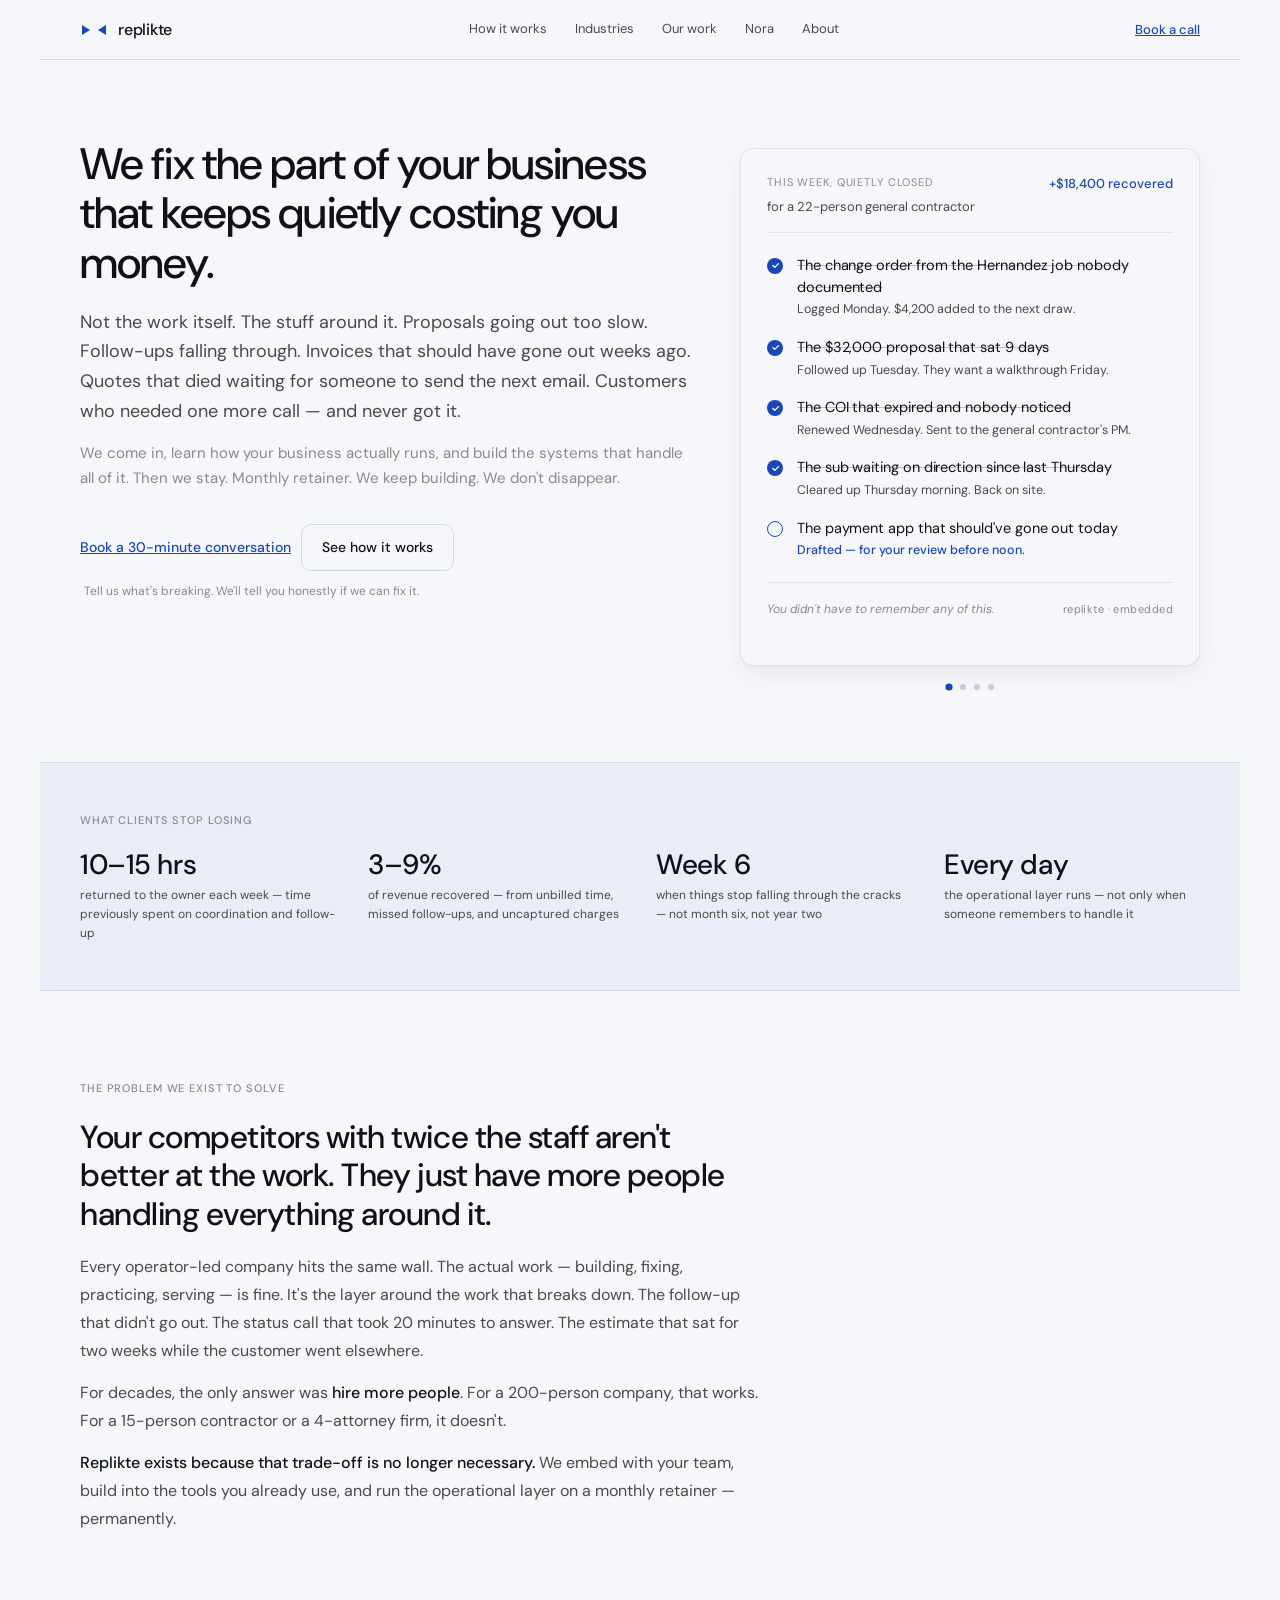
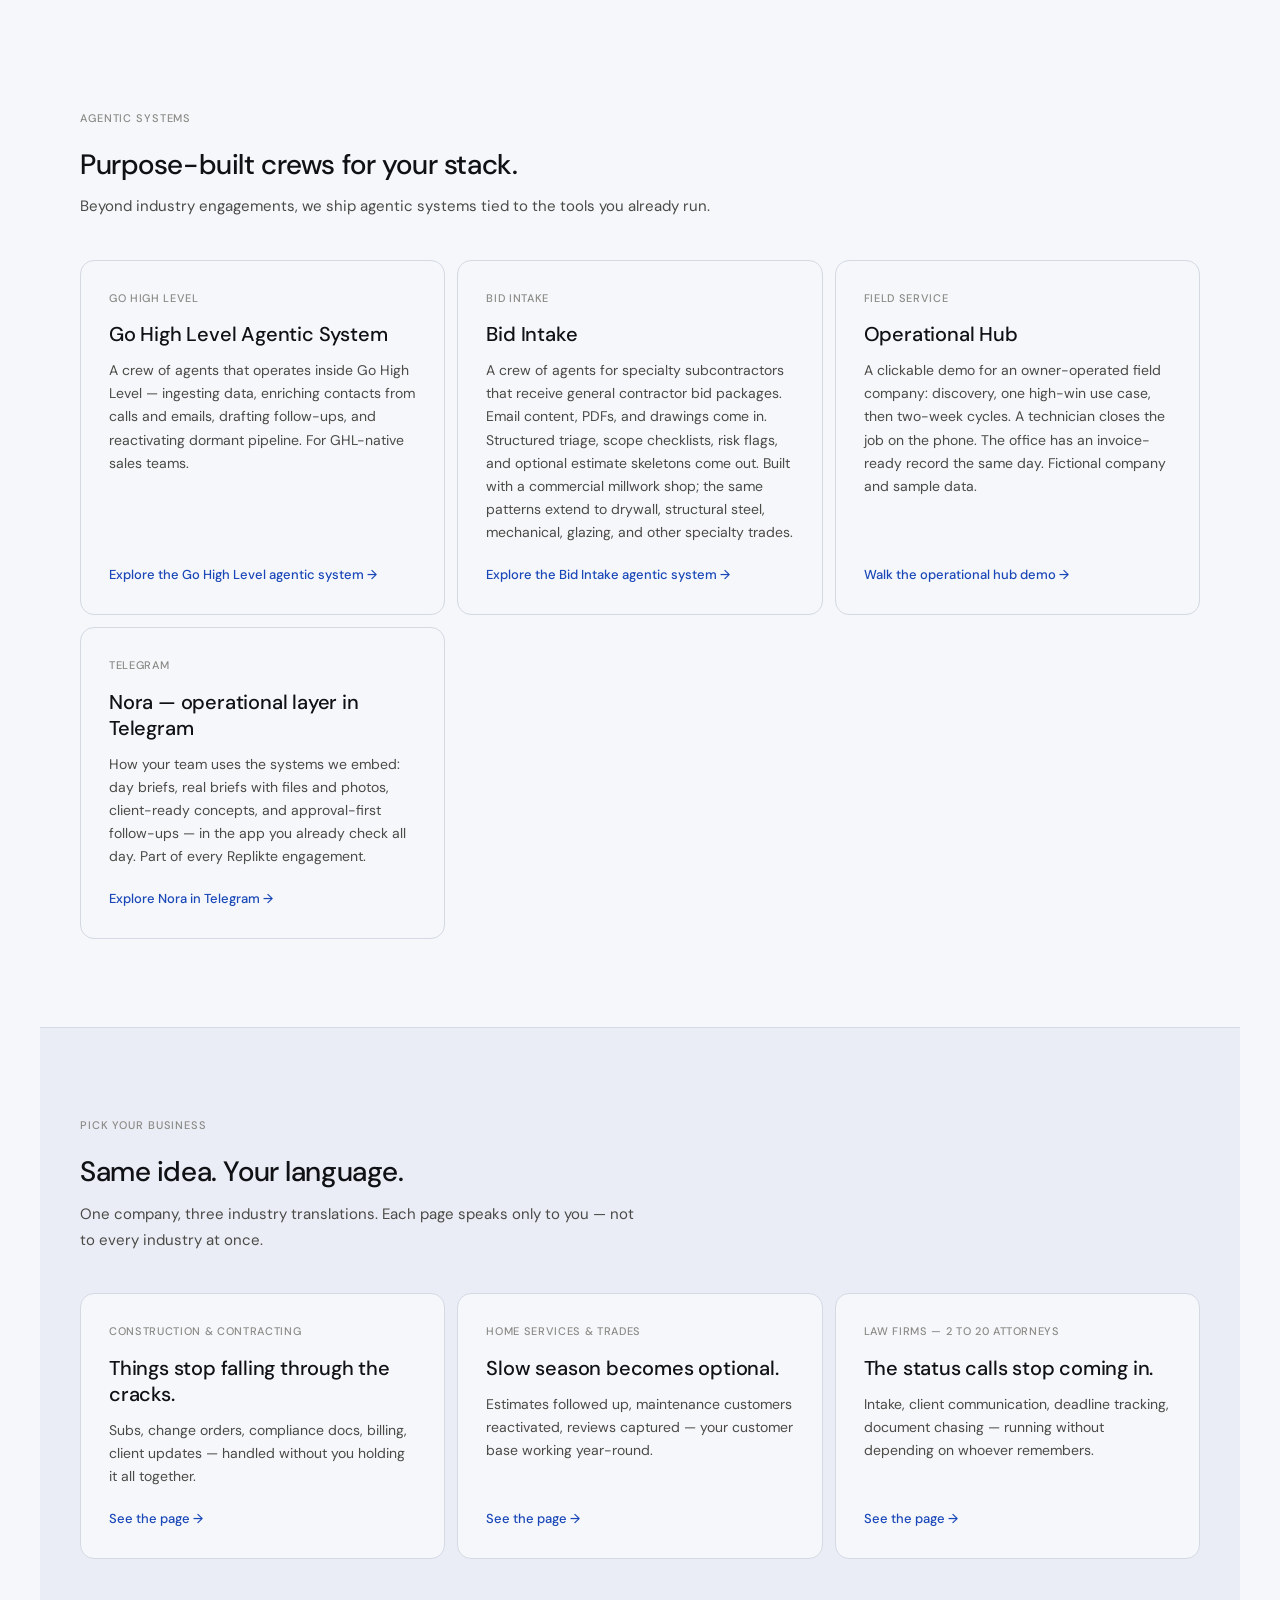
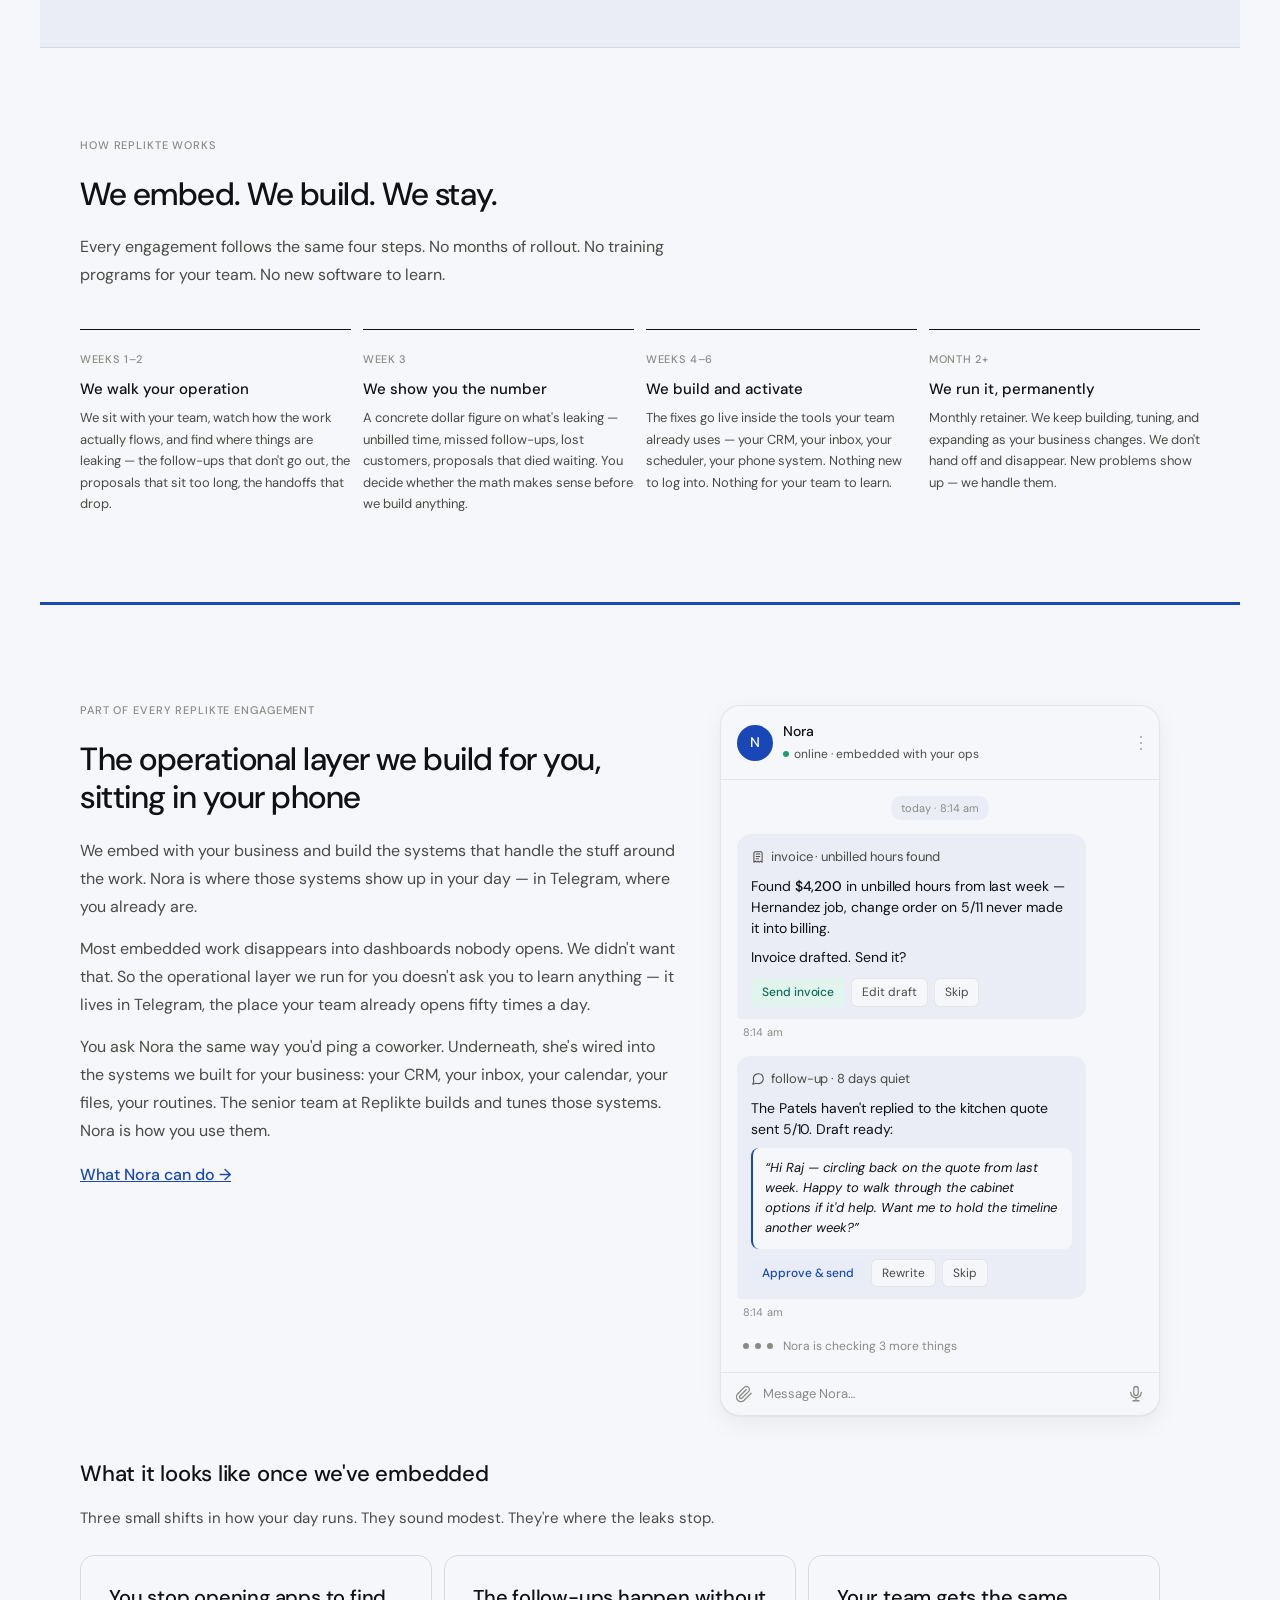
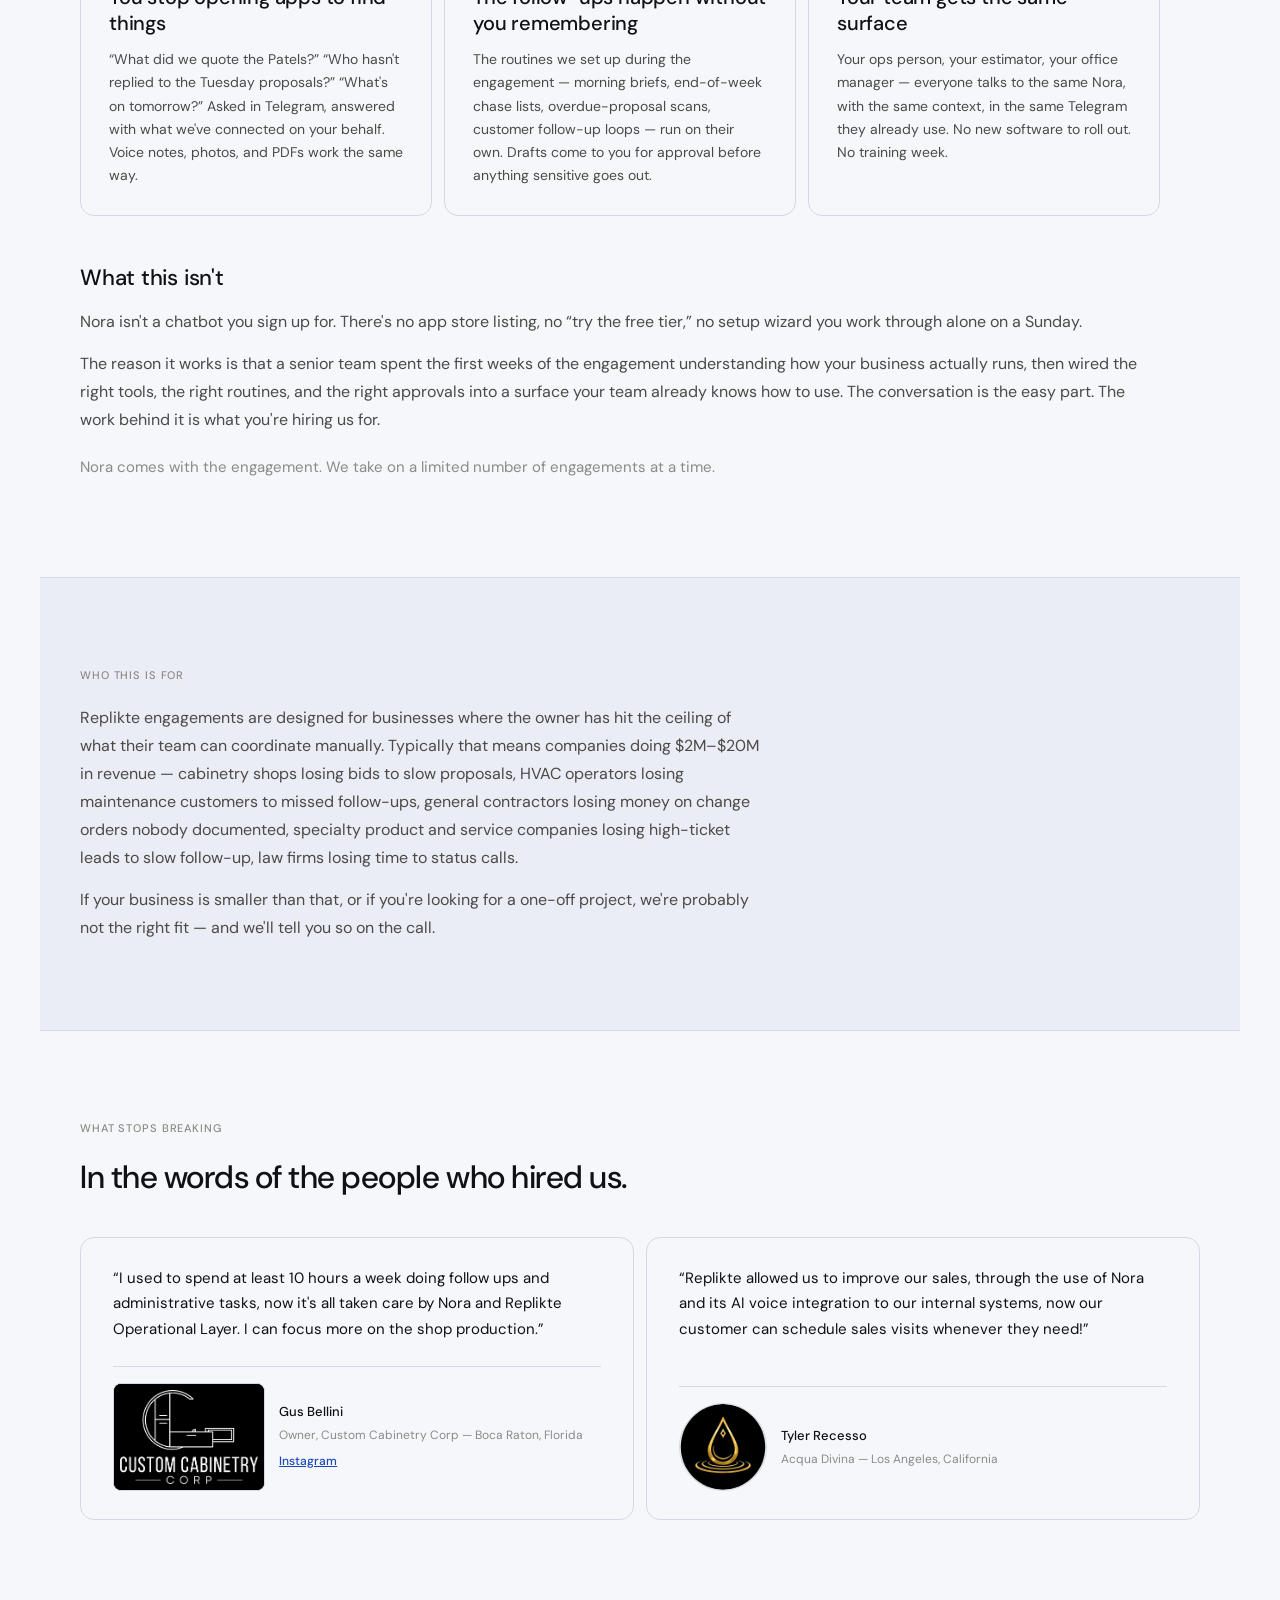
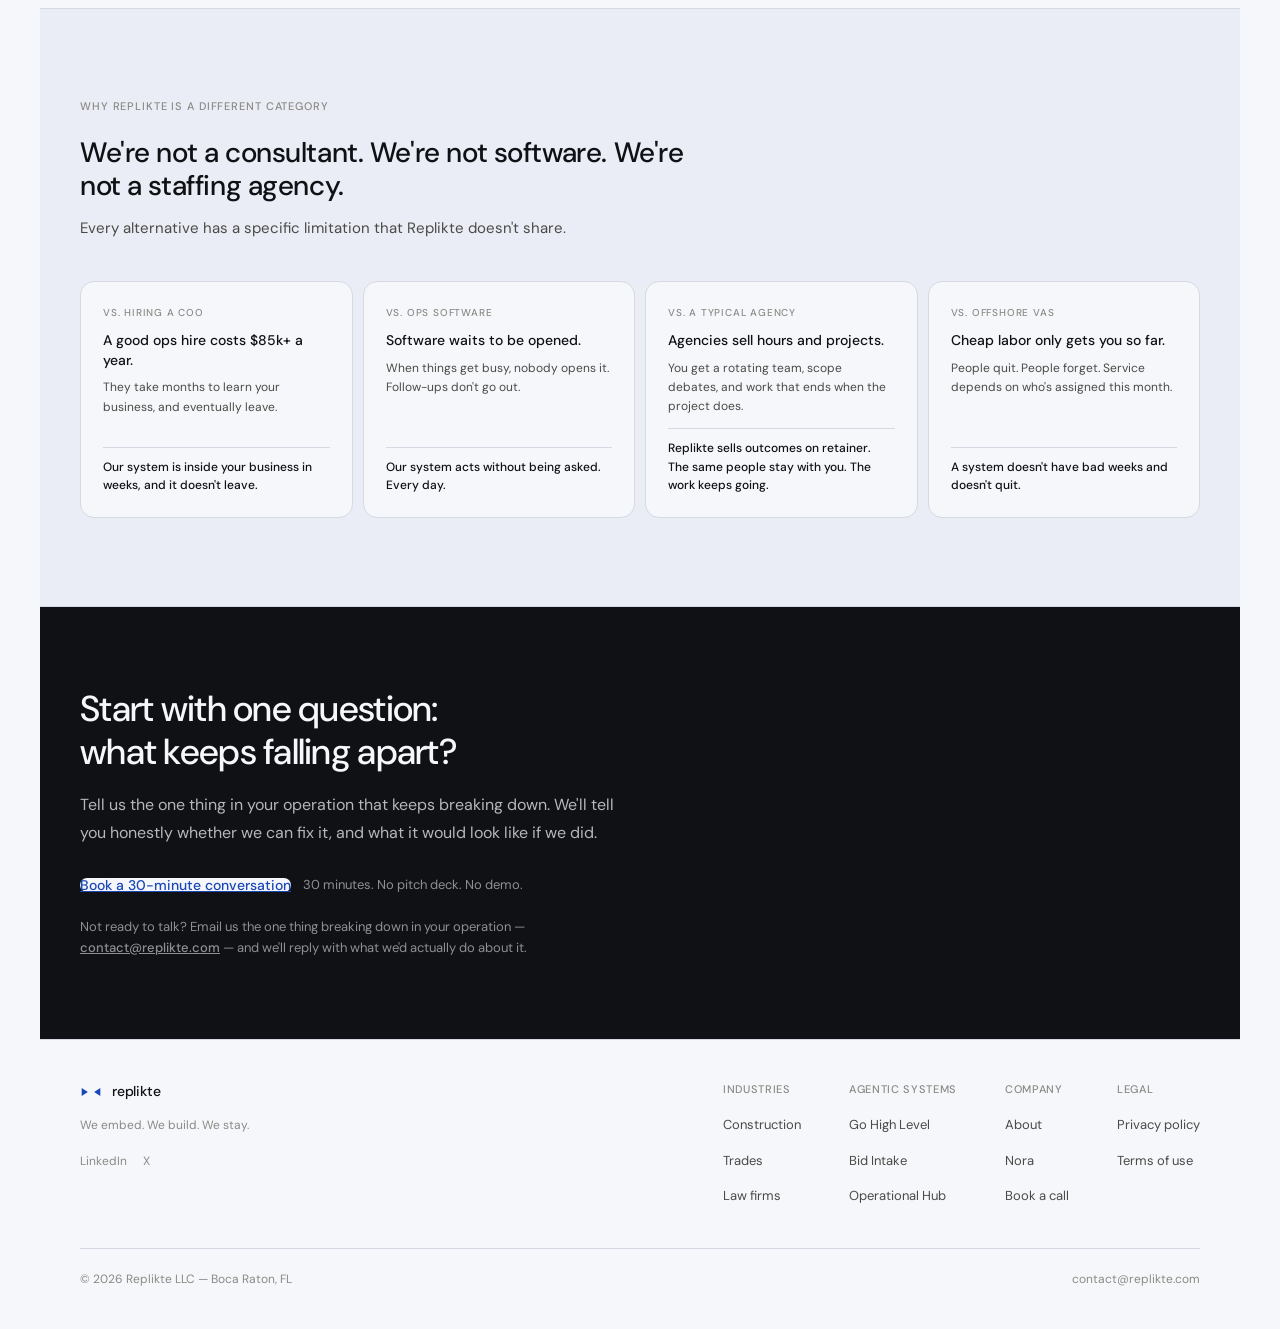
==== commit 6860d7ef: "Add the Acqua Divina mark to Tyler Recesso's testimonial. Co-authored-by: Cursor <cursoragent@cursor" ====
--- a/index.html
+++ b/index.html
@@ -624,9 +624,12 @@
         </article>
         <article class="testimonial-card">
           <p class="testimonial-card__quote">&ldquo;Replikte allowed us to improve our sales, through the use of Nora and its AI voice integration to our internal systems, now our customer can schedule sales visits whenever they need!&rdquo;</p>
-          <div class="testimonial-card__foot">
-            <p class="testimonial-card__name">Tyler Recesso</p>
-            <p class="testimonial-card__title">Acqua Divina — Los Angeles, California</p>
+          <div class="testimonial-card__foot testimonial-card__foot--brand">
+            <img class="testimonial-card__logo testimonial-card__logo--round" src="images/customers/acqua-divina.jpg" alt="" width="88" height="88">
+            <div>
+              <p class="testimonial-card__name">Tyler Recesso</p>
+              <p class="testimonial-card__title">Acqua Divina — Los Angeles, California</p>
+            </div>
           </div>
         </article>
       </div>
--- a/style.css
+++ b/style.css
@@ -2083,6 +2083,14 @@
   border-radius: 8px;
 }
 
+.testimonial-card__logo--round {
+  width: 88px;
+  height: 88px;
+  border-radius: 999px;
+  object-fit: cover;
+  background: #000;
+}
+
 .testimonial-card__link {
   display: inline-block;
   margin-top: 4px;
@@ -3312,6 +3320,46 @@
 }
 
 /* —— Operational hub demo —— */
+.hero-page--hub {
+  display: block;
+  padding-bottom: 28px;
+}
+
+.hero-page--hub .hero-page__copy {
+  max-width: 640px;
+}
+
+.hub-screen-section {
+  padding: 0 calc(40px + env(safe-area-inset-right, 0px)) 56px calc(40px + env(safe-area-inset-left, 0px));
+}
+
+.hub-shots {
+  max-width: 1080px;
+  margin: 0 auto;
+  display: grid;
+  gap: 28px;
+}
+
+.hub-shot {
+  margin: 0;
+}
+
+.hub-shot img {
+  width: 100%;
+  height: auto;
+  display: block;
+  border: 1px solid #D4D9E4;
+  border-radius: 14px;
+  background: #F5F7FA;
+}
+
+.hub-shot figcaption {
+  margin-top: 8px;
+  font-size: 13px;
+  line-height: 1.4;
+  color: #4A4A47;
+}
+
 .section--hub {
   padding: 32px 16px 56px;
 }
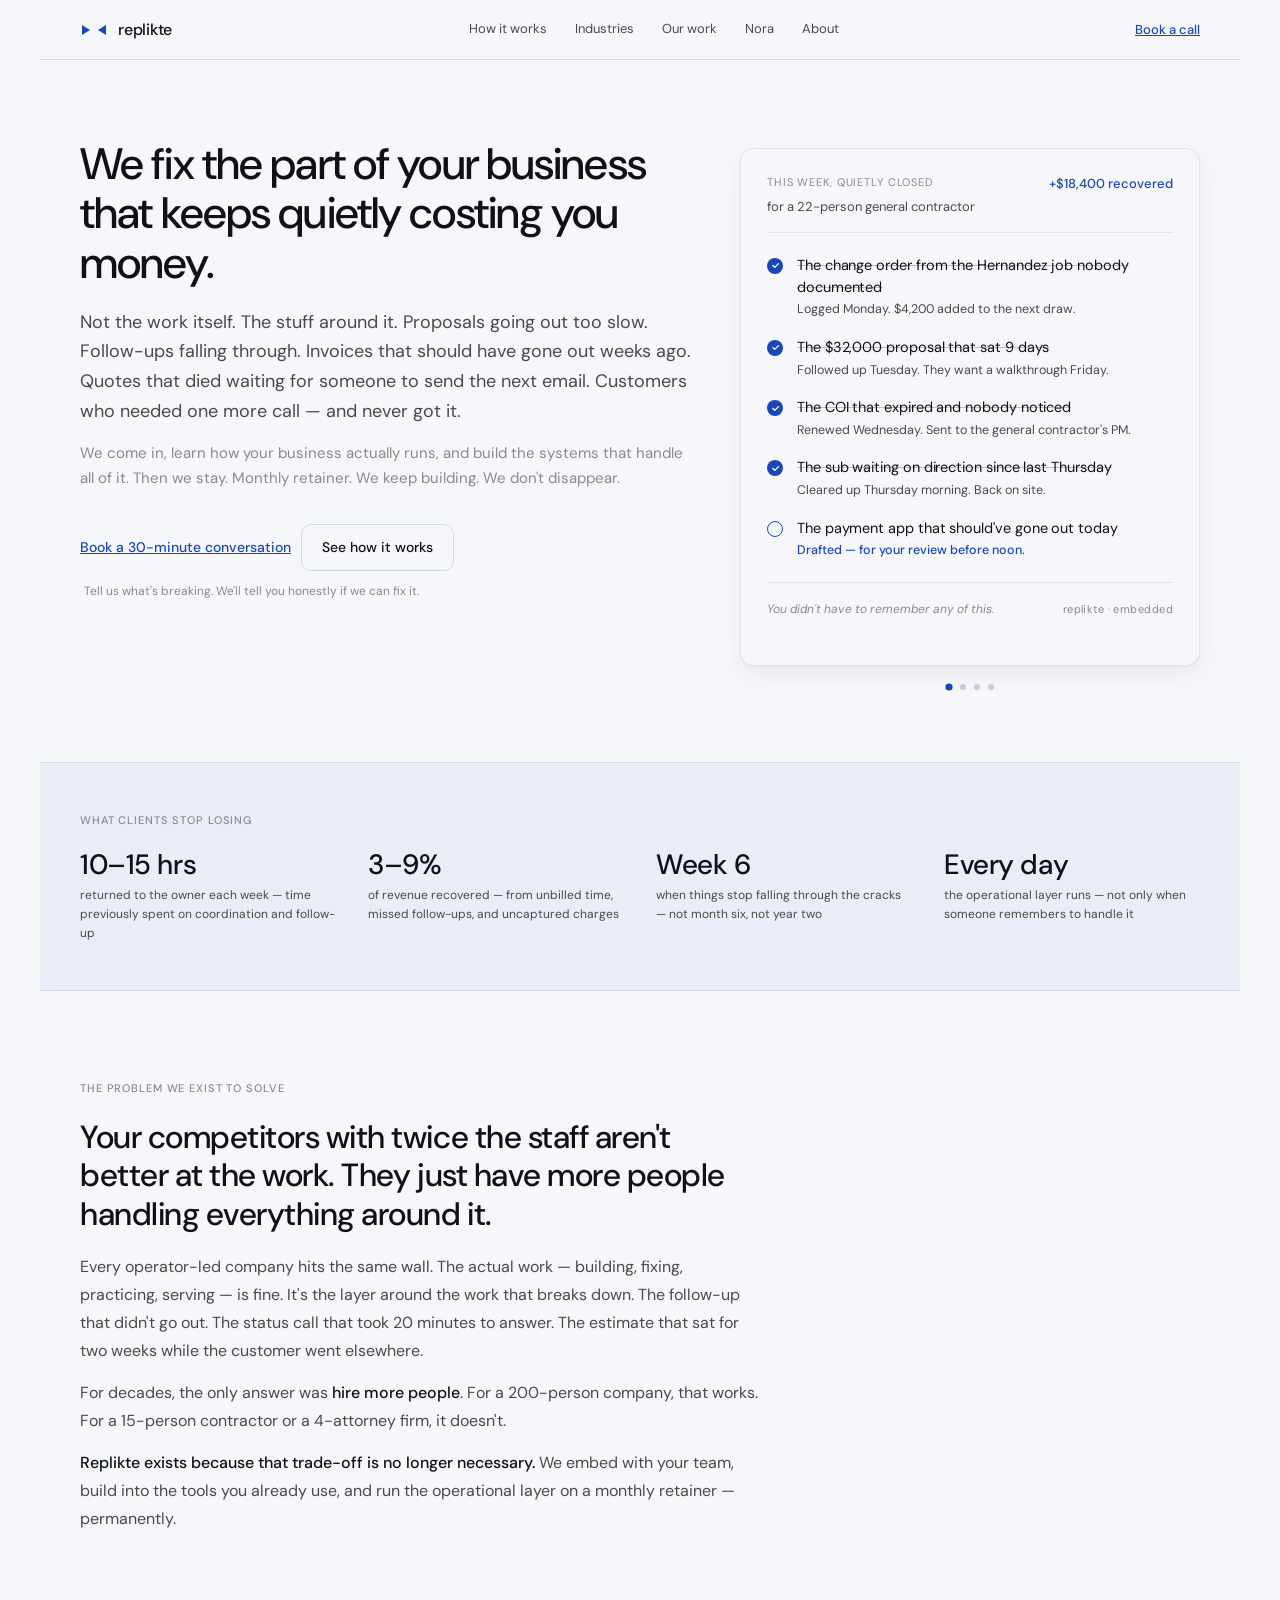
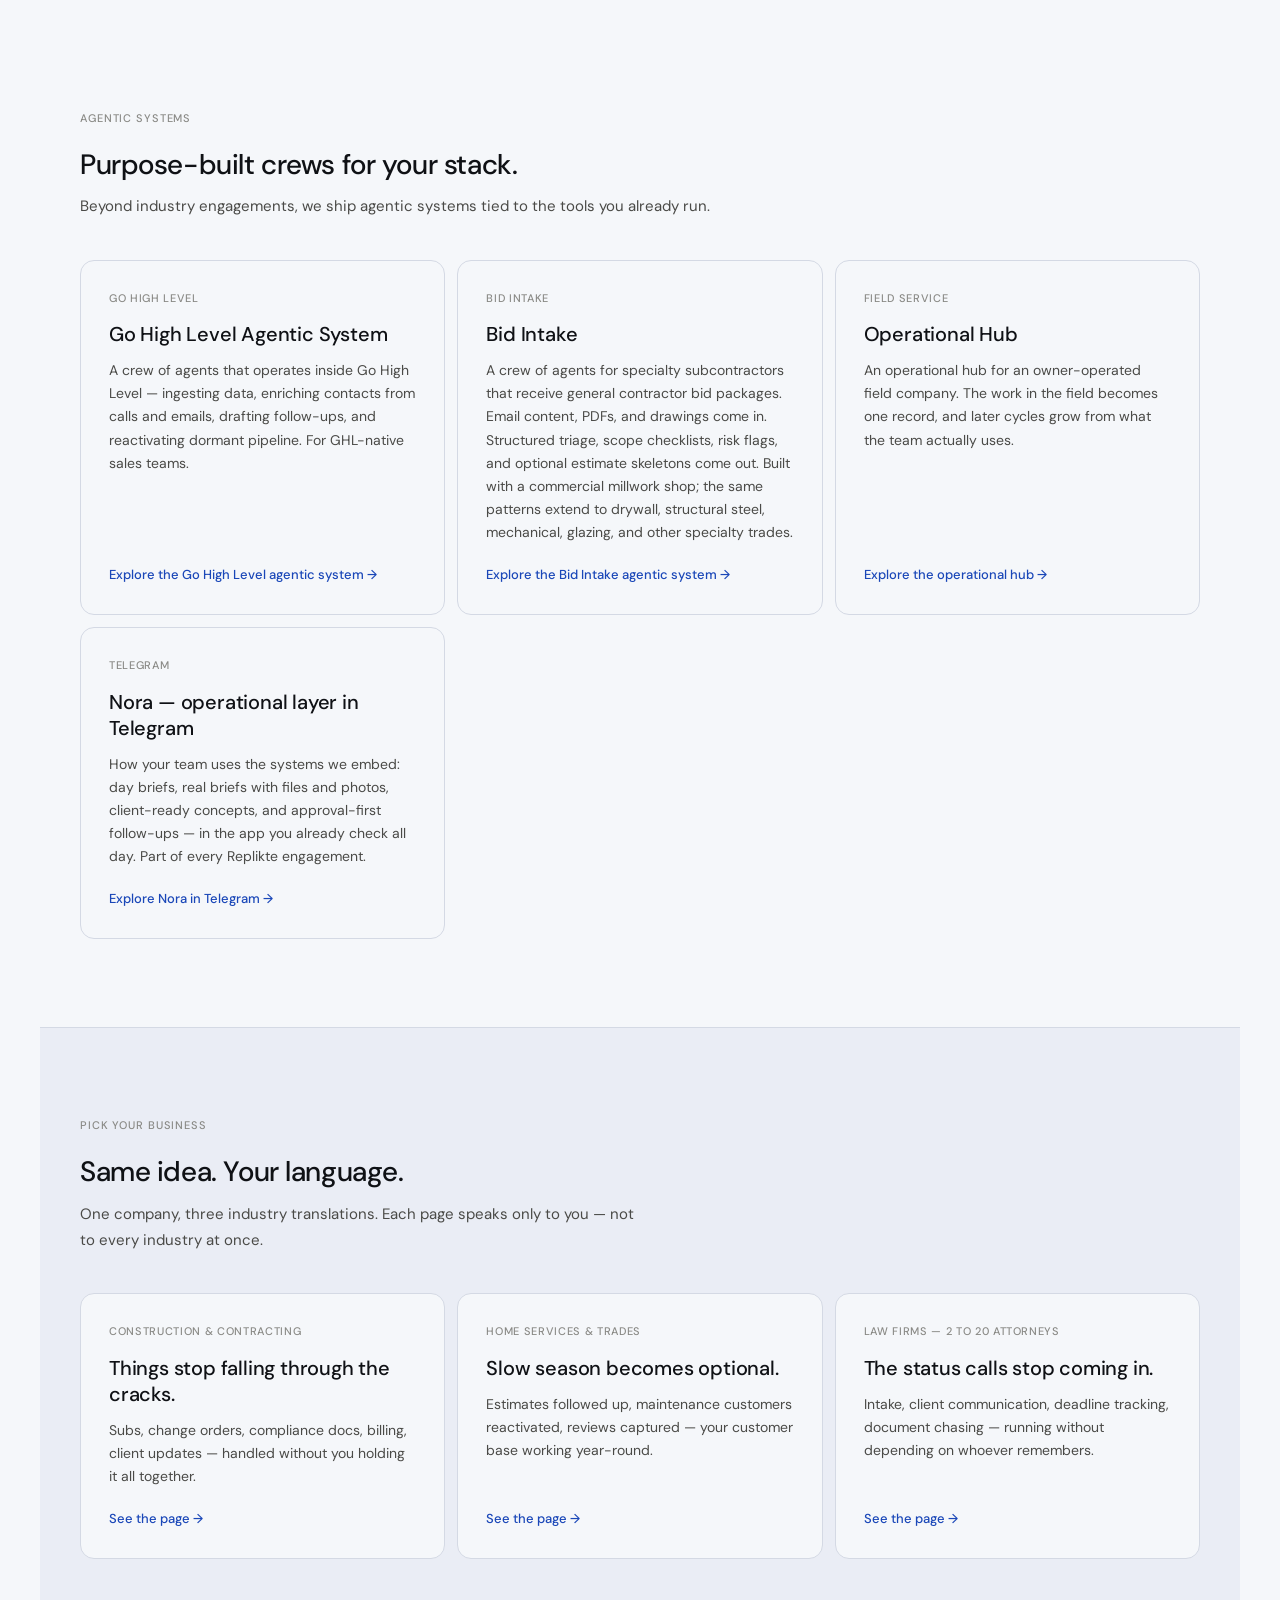
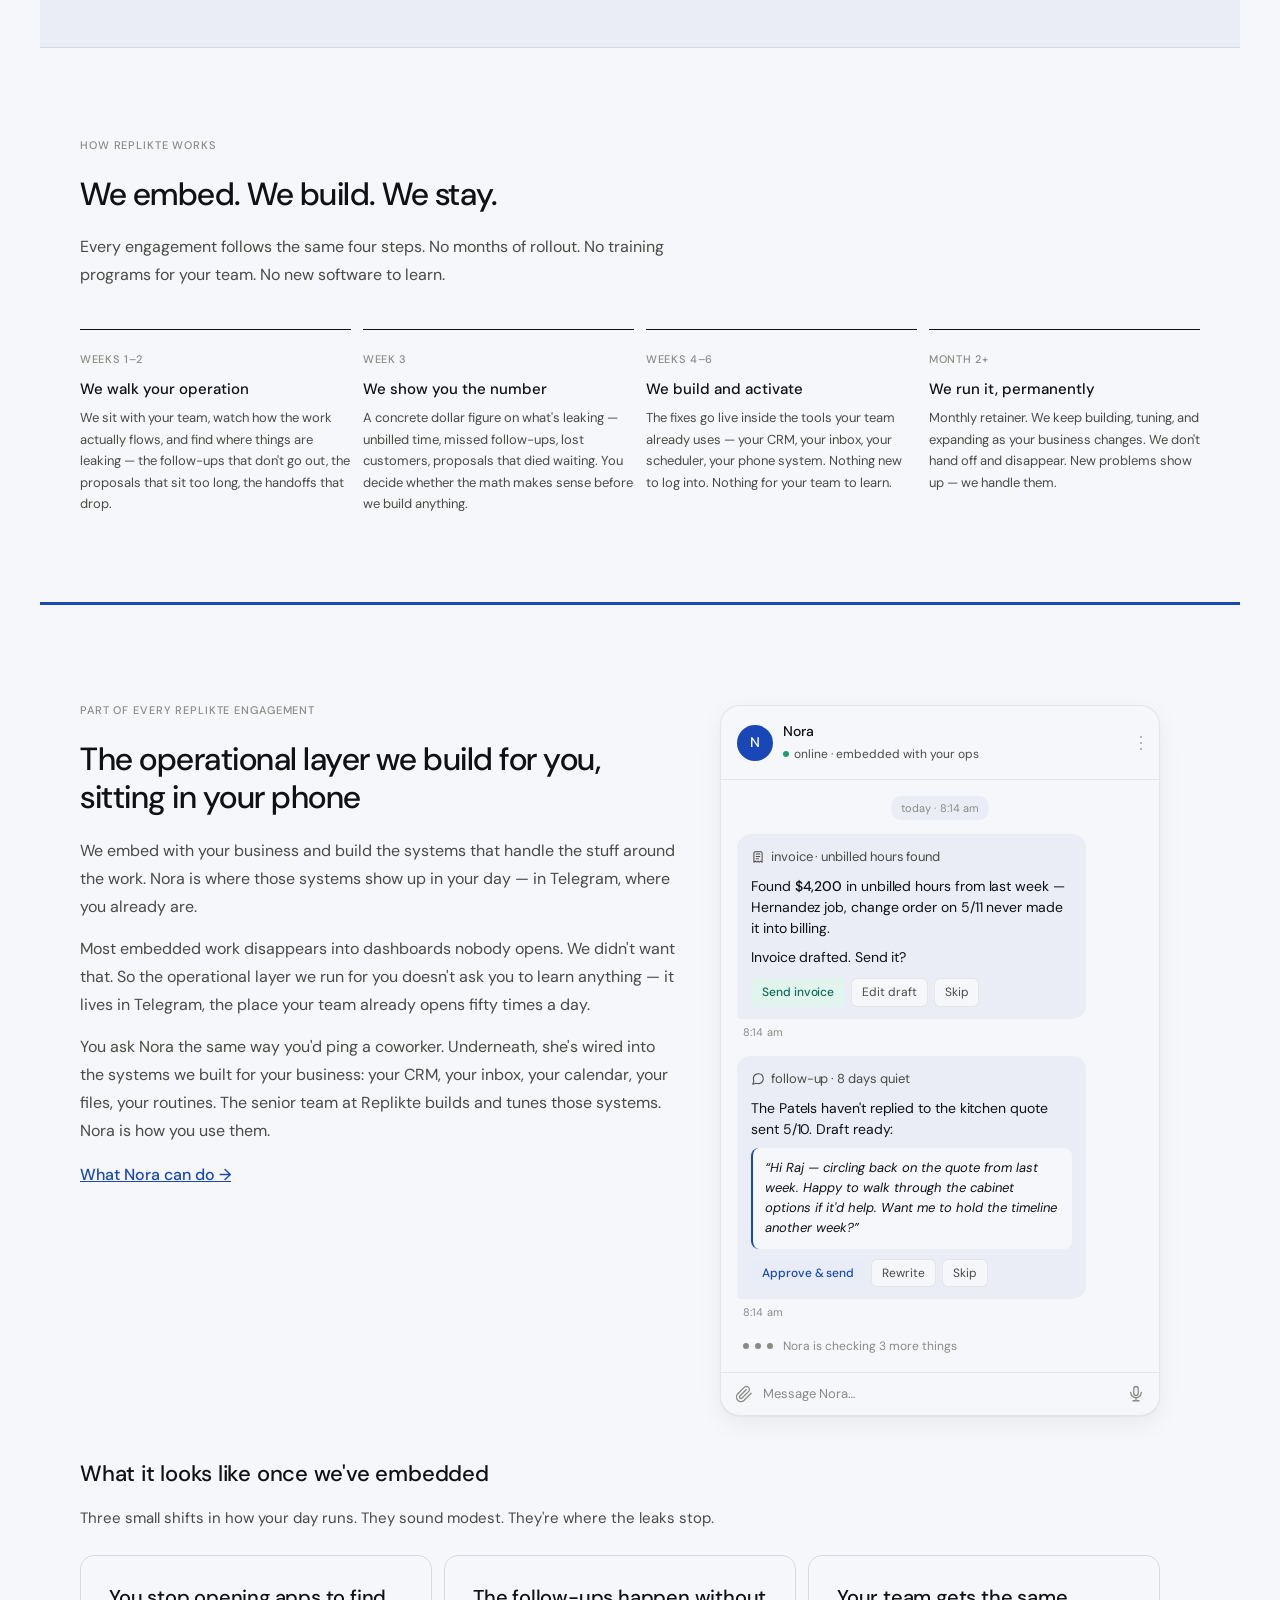
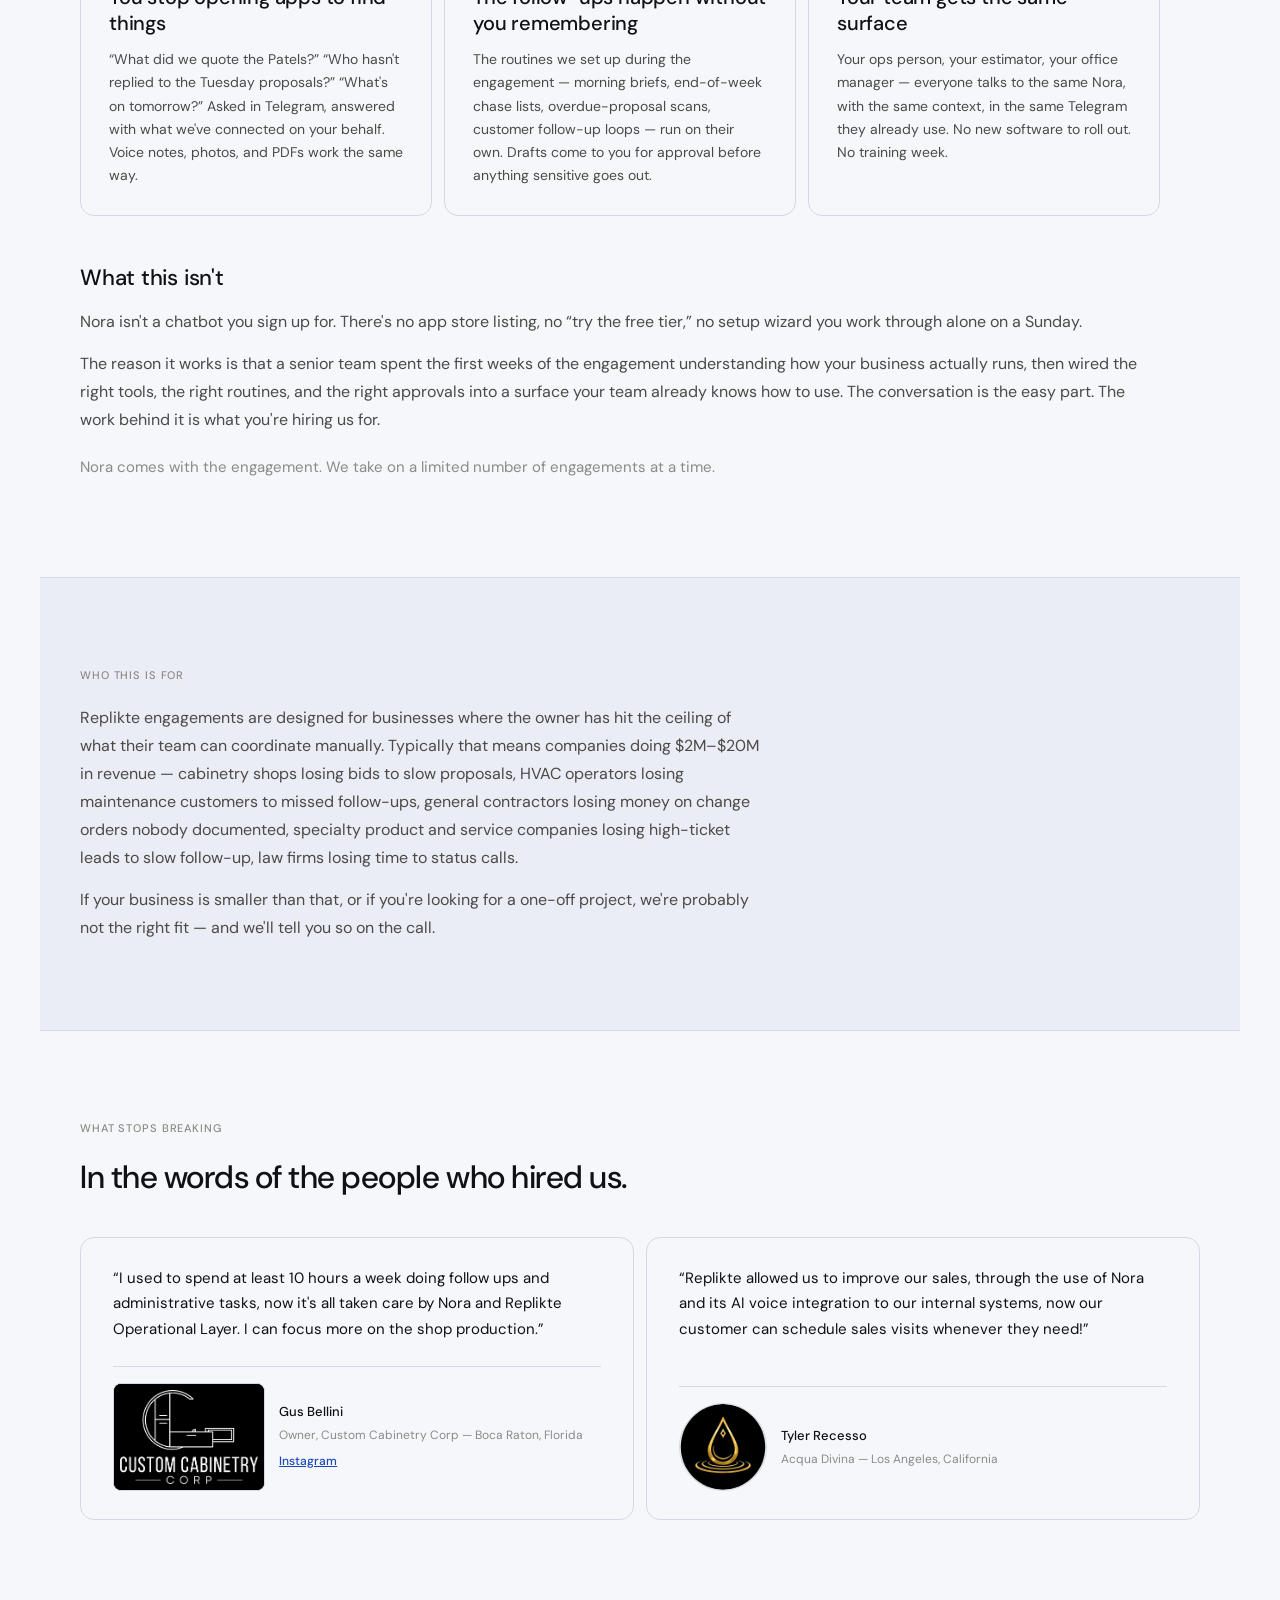
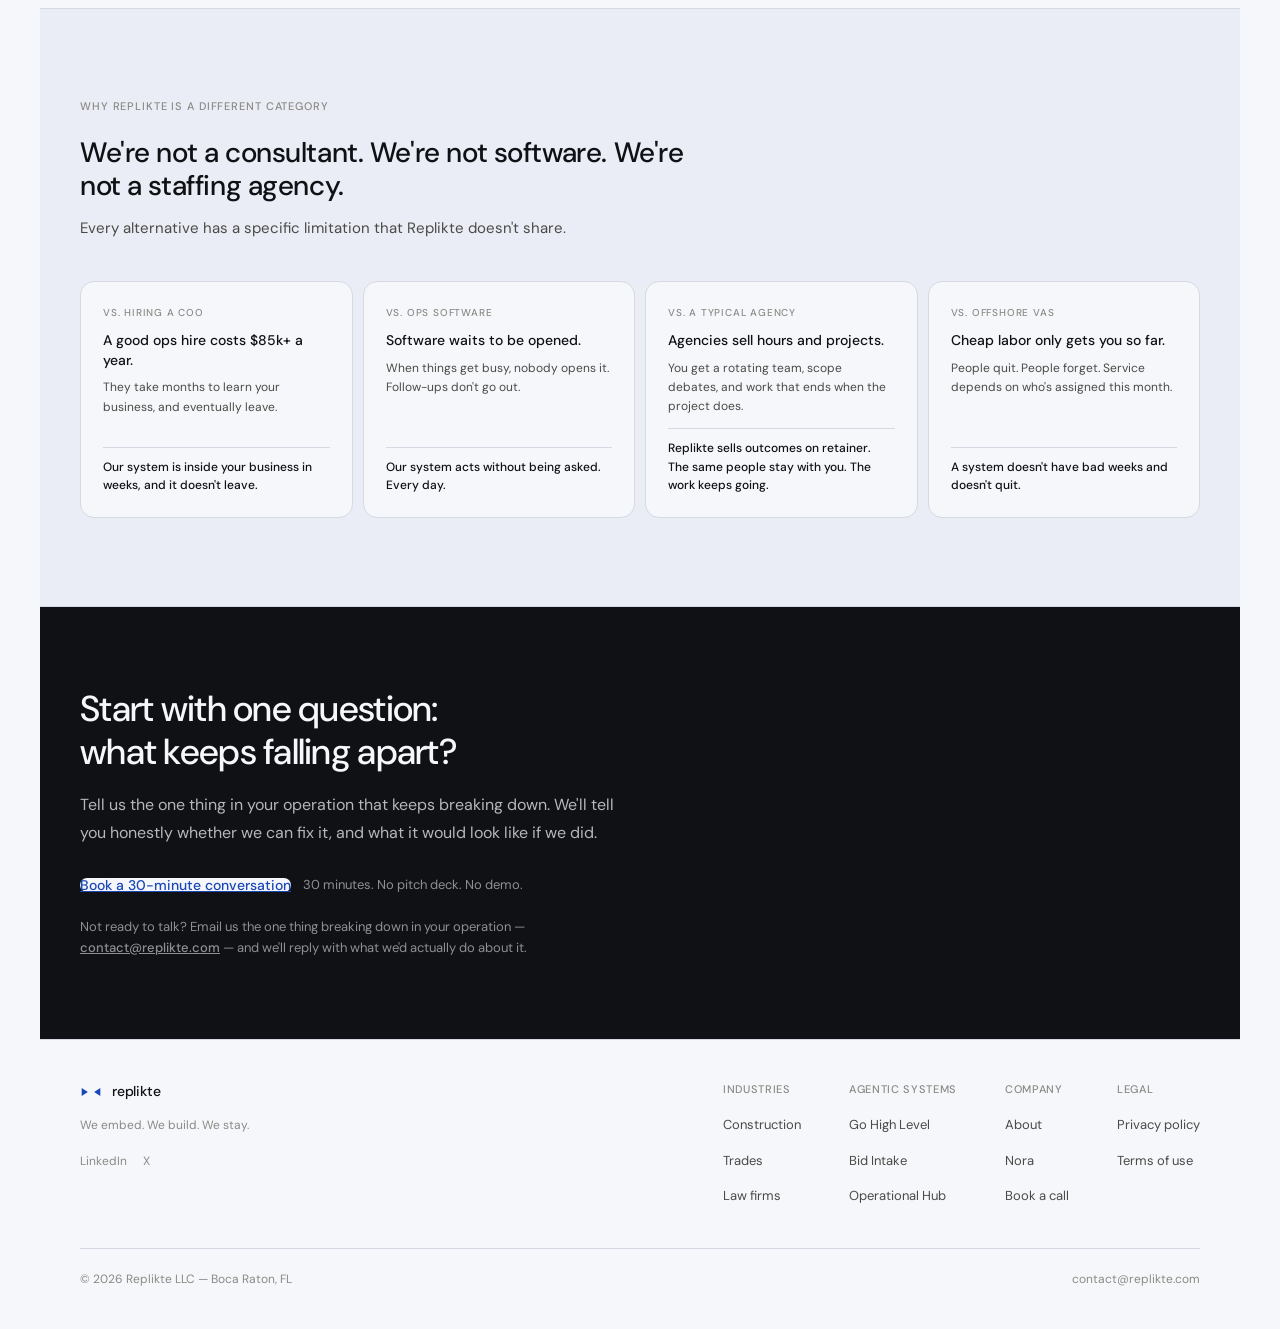
==== commit 3e760a51: "Remove the interactive Operational Hub demo. Keep the office screens on the page and drop the fictio" ====
--- a/index.html
+++ b/index.html
@@ -411,8 +411,8 @@
         <a class="industry-card" href="operational-hub.html">
           <p class="industry-card__tag">Field service</p>
           <p class="industry-card__title">Operational Hub</p>
-          <p class="industry-card__body">A clickable demo for an owner-operated field company: discovery, one high-win use case, then two-week cycles. A technician closes the job on the phone. The office has an invoice-ready record the same day. Fictional company and sample data.</p>
-          <span class="industry-card__link">Walk the operational hub demo →</span>
+          <p class="industry-card__body">An operational hub for an owner-operated field company. The work in the field becomes one record, and later cycles grow from what the team actually uses.</p>
+          <span class="industry-card__link">Explore the operational hub →</span>
         </a>
         <a class="industry-card" href="nora.html">
           <p class="industry-card__tag">Telegram</p>
--- a/style.css
+++ b/style.css
@@ -3319,7 +3319,7 @@
   }
 }
 
-/* —— Operational hub demo —— */
+/* —— Operational hub —— */
 .hero-page--hub {
   display: block;
   padding-bottom: 28px;
@@ -3360,218 +3360,3 @@
   color: #4A4A47;
 }
 
-.section--hub {
-  padding: 32px 16px 56px;
-}
-
-.hub-script {
-  max-width: 1120px;
-  margin: 0 auto 16px;
-  background: #fff;
-  border: 1px solid #D4D9E4;
-  border-radius: 14px;
-  padding: 8px 16px 16px;
-  color: #0F1115;
-}
-
-.hub-script summary {
-  min-height: 44px;
-  display: flex;
-  align-items: center;
-  cursor: pointer;
-  font-weight: 600;
-}
-
-.hub-script ol {
-  margin: 8px 0 0 1.2rem;
-  color: #4A4A47;
-}
-
-.hub-script li { margin-bottom: 8px; }
-
-.hub-app {
-  max-width: 1120px;
-  margin: 0 auto;
-  background: #F5F7FA;
-  color: #0F1115;
-  border: 1px solid #D4D9E4;
-  border-radius: 20px;
-  font-family: "DM Sans", sans-serif;
-  line-height: 1.5;
-}
-
-.hub-app h2, .hub-app h3 { font-weight: 600; letter-spacing: -0.01em; line-height: 1.3; }
-.hub-app h2 { font-size: 22px; margin: 8px 0; }
-.hub-app h3 { font-size: 16px; margin: 0 0 6px; }
-.hub-app p { margin: 0 0 8px; }
-.hub-muted { color: #4A4A47; }
-.hub-k { font-weight: 600; }
-
-.hub-bar {
-  padding: 16px;
-  background: #fff;
-  border-bottom: 1px solid #D4D9E4;
-  border-radius: 20px 20px 0 0;
-}
-
-.hub-bar__brand { display: flex; flex-wrap: wrap; align-items: center; gap: 10px; }
-.hub-logo { display: inline-flex; align-items: center; gap: 8px; font-weight: 600; letter-spacing: -0.02em; }
-.hub-badge, .hub-sample {
-  display: inline-block;
-  background: #EAEDF5;
-  color: #0F1115;
-  border: 1px solid #D4D9E4;
-  border-radius: 20px;
-  padding: 4px 10px;
-  font-size: 13px;
-  font-weight: 600;
-}
-.hub-sample { color: #4A4A47; border-radius: 6px; font-size: 12px; margin-left: 6px; }
-.hub-company { font-weight: 600; margin-top: 8px; }
-.hub-cycle-note { color: #4A4A47; margin-top: 8px; }
-
-.hub-controls, .hub-switch, .hub-row, .hub-release, .hub-cert-row {
-  display: flex;
-  flex-wrap: wrap;
-  gap: 8px;
-  align-items: center;
-}
-.hub-controls { margin-top: 12px; }
-.hub-release, .hub-cert-row { margin-top: 10px; }
-
-.hub-app button, .hub-app summary {
-  font: inherit;
-  font-weight: 500;
-  min-height: 44px;
-  border-radius: 10px;
-  border: 1px solid #D4D9E4;
-  background: #fff;
-  color: #0F1115;
-  padding: 10px 14px;
-  cursor: pointer;
-}
-.hub-app button:focus-visible, .hub-app a:focus-visible, .hub-app input:focus-visible,
-.hub-app select:focus-visible, .hub-app textarea:focus-visible, .hub-app summary:focus-visible {
-  outline: 2px solid #1A47B8;
-  outline-offset: 2px;
-}
-.hub-switch__btn.is-on, .hub-app .hub-primary {
-  background: #1A47B8;
-  color: #fff;
-  border-color: #1A47B8;
-}
-.hub-tech .hub-primary { width: 100%; }
-
-.hub-body { padding: 16px; }
-.hub-tech { max-width: 390px; margin: 0 auto; }
-.hub-wide { max-width: 1080px; }
-
-.hub-app label { display: block; font-weight: 600; margin: 12px 0 6px; }
-.hub-app input, .hub-app select, .hub-app textarea {
-  width: 100%;
-  min-height: 44px;
-  border: 1px solid #D4D9E4;
-  border-radius: 6px;
-  background: #fff;
-  color: #0F1115;
-  padding: 8px 12px;
-  font: inherit;
-}
-.hub-app textarea { min-height: 88px; resize: vertical; }
-.hub-check { display: flex; align-items: center; gap: 10px; min-height: 44px; font-weight: 500; }
-.hub-check input { width: 22px; height: 22px; min-height: 22px; }
-
-.hub-card {
-  background: #fff;
-  color: #0F1115;
-  border: 1px solid #D4D9E4;
-  border-radius: 14px;
-  padding: 14px;
-  margin: 12px 0;
-}
-.hub-card--focus { border: 2px solid #1A47B8; }
-.hub-card .hub-primary { margin-top: 8px; }
-
-.hub-chip {
-  display: inline-block;
-  border-radius: 6px;
-  padding: 4px 8px;
-  font-size: 13px;
-  font-weight: 600;
-  background: #EAEDF5;
-  color: #0F1115;
-}
-.hub-chip--in_progress { background: #E7EEFF; color: #1A47B8; }
-.hub-chip--completed, .hub-chip--approved { background: #F3EFE2; color: #0F1115; }
-.hub-chip--ready_to_invoice, .hub-chip--pass { background: #E1F5EE; color: #0F6E56; }
-.hub-chip--needs_follow_up, .hub-chip--fail { background: #FDECEC; color: #7A1E1E; }
-.hub-chip--exported { background: #EAEDF5; color: #0F1115; }
-
-.hub-trail { display: flex; flex-wrap: wrap; gap: 6px; list-style: none; padding: 0; margin: 8px 0; }
-.hub-trail li { border: 1px solid #D4D9E4; border-radius: 6px; padding: 4px 8px; font-size: 12px; font-weight: 600; color: #4A4A47; background: #fff; }
-.hub-trail .is-done { color: #0F6E56; background: #E1F5EE; border-color: #E1F5EE; }
-.hub-trail .is-now { color: #0F1115; background: #fff; border-color: #1A47B8; }
-
-.hub-list { margin: 8px 0 8px 1.1rem; }
-.hub-list li { margin-bottom: 8px; }
-.hub-list button { margin-top: 6px; }
-
-#sig-pad {
-  width: 100%;
-  height: 160px;
-  background: #fff;
-  border: 1px solid #D4D9E4;
-  border-radius: 10px;
-  touch-action: none;
-  display: block;
-}
-.hub-sig-img { width: 100%; height: auto; background: #fff; border: 1px solid #D4D9E4; border-radius: 10px; }
-
-.hub-photos { display: flex; flex-wrap: wrap; gap: 10px; }
-.hub-photos figure { margin: 0; max-width: 140px; }
-.hub-photos img { width: 120px; height: 90px; object-fit: cover; border: 1px solid #D4D9E4; border-radius: 10px; background: #fff; }
-.hub-photos figcaption { font-size: 13px; color: #4A4A47; }
-
-.hub-notice { margin-top: 12px; padding: 12px 14px; border-radius: 10px; background: #E1F5EE; color: #0F6E56; }
-.hub-notice:empty { display: none; }
-.hub-notice--bad { background: #FDECEC; color: #7A1E1E; }
-
-.hub-table-wrap { overflow-x: auto; max-width: 100%; margin: 8px 0 16px; }
-.hub-table { width: 100%; min-width: 720px; border-collapse: collapse; background: #fff; }
-.hub-table caption { text-align: left; caption-side: bottom; padding-top: 8px; color: #4A4A47; font-size: 14px; }
-.hub-table th, .hub-table td { border-bottom: 1px solid #D4D9E4; text-align: left; padding: 10px 12px; vertical-align: top; font-size: 14px; }
-.hub-table th { font-weight: 600; }
-
-.hub-board { display: grid; grid-template-columns: repeat(5, minmax(180px, 1fr)); gap: 10px; overflow-x: auto; }
-.hub-col { min-width: 180px; }
-.hub-stats { display: grid; grid-template-columns: repeat(4, 1fr); gap: 10px; margin: 12px 0; }
-.hub-stat { background: #fff; border: 1px solid #D4D9E4; border-radius: 14px; padding: 14px; }
-.hub-stat__value { font-size: 28px; font-weight: 600; letter-spacing: -0.02em; }
-.hub-chart, .hub-matrix { width: 100%; height: auto; background: #fff; border: 1px solid #D4D9E4; border-radius: 14px; }
-
-.hub-swim, .hub-road, .hub-cycles { list-style: none; padding: 0; margin: 12px 0; display: grid; gap: 8px; }
-.hub-swim li, .hub-road li, .hub-cycles li {
-  background: #fff;
-  border: 1px solid #D4D9E4;
-  border-radius: 14px;
-  padding: 14px;
-}
-.hub-swim__lane { display: block; font-weight: 600; }
-.hub-swim li.is-lost { border-color: #7A1E1E; }
-.hub-swim strong { color: #7A1E1E; }
-.hub-road li { display: flex; justify-content: space-between; gap: 12px; align-items: center; }
-.hub-feedback { display: grid; grid-template-columns: 1fr 1fr; gap: 10px; }
-
-@media (min-width: 800px) {
-  .section--hub { padding: 48px 40px 80px; }
-  .hub-bar { position: sticky; top: 60px; z-index: 20; }
-}
-
-@media (max-width: 800px) {
-  .hub-stats, .hub-feedback { grid-template-columns: 1fr 1fr; }
-  .hub-road li { flex-direction: column; align-items: flex-start; }
-}
-
-@media (max-width: 520px) {
-  .hub-stats, .hub-feedback { grid-template-columns: 1fr; }
-}
